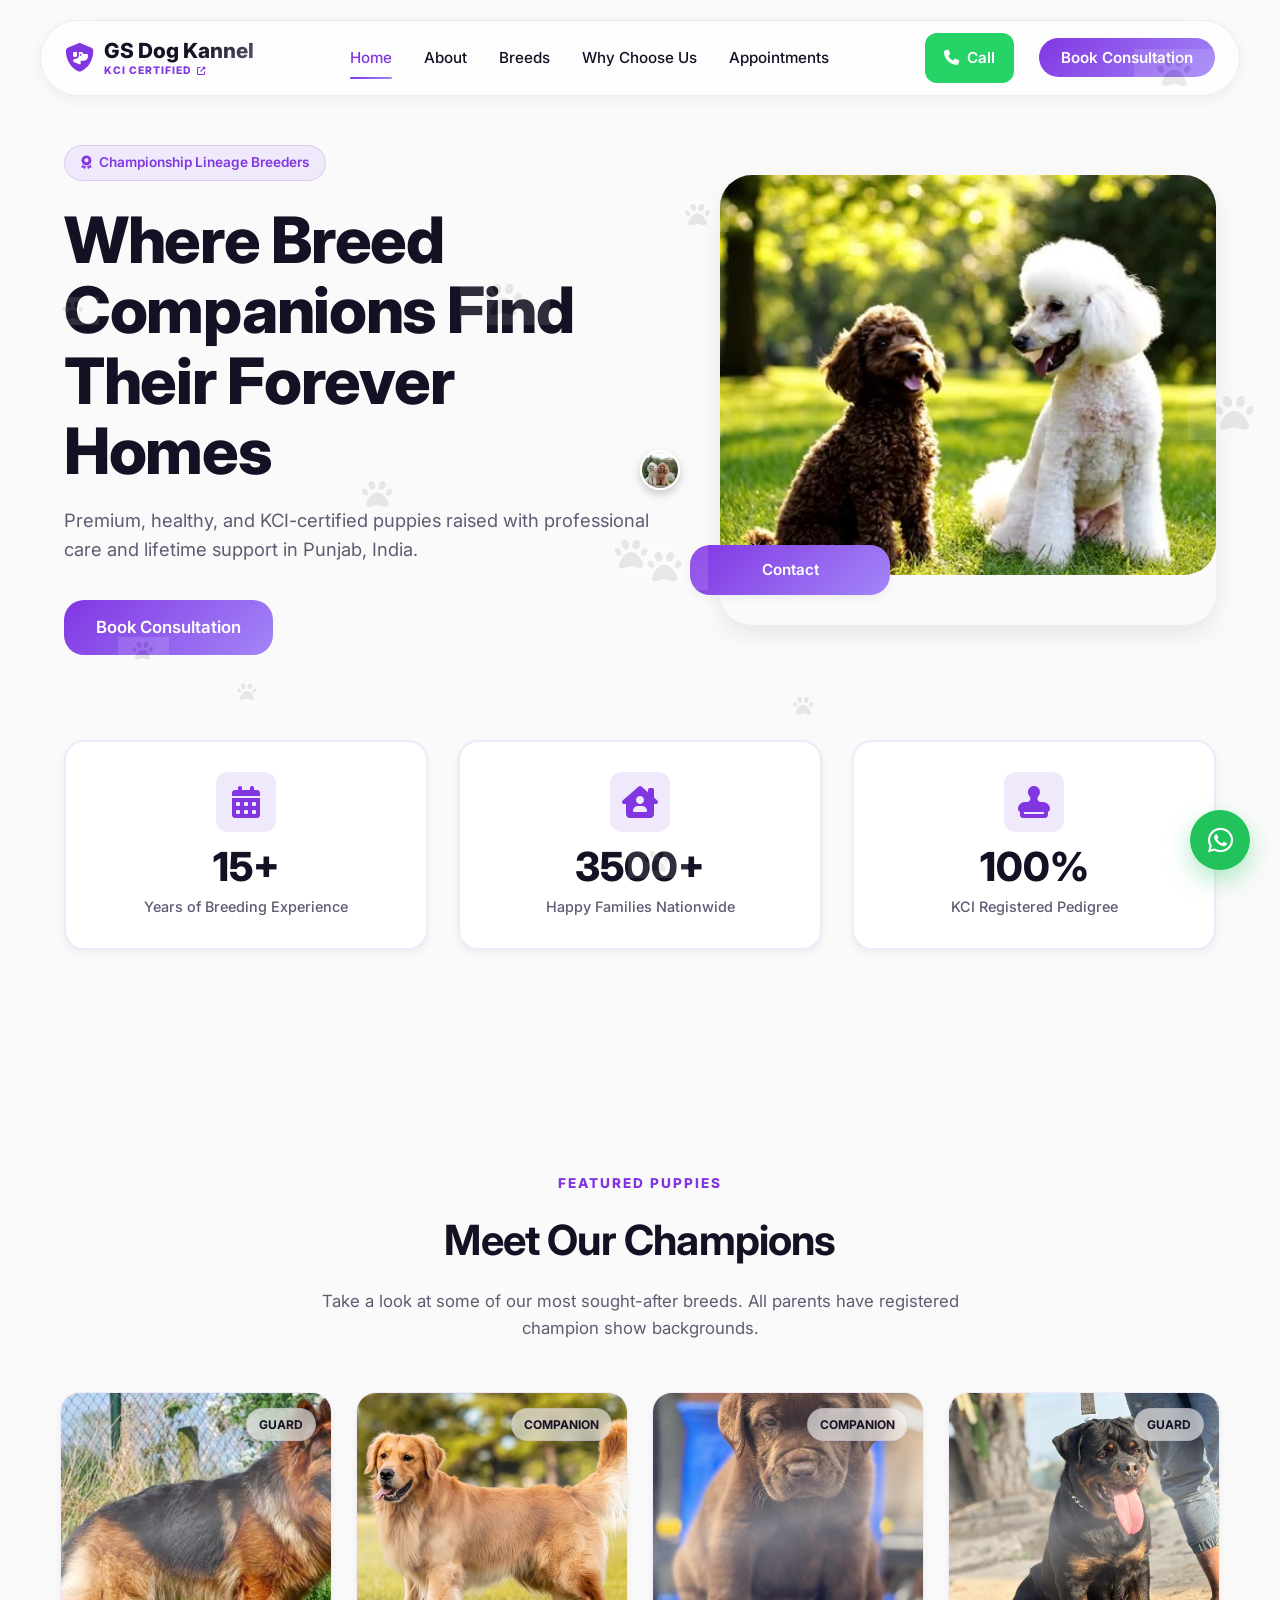
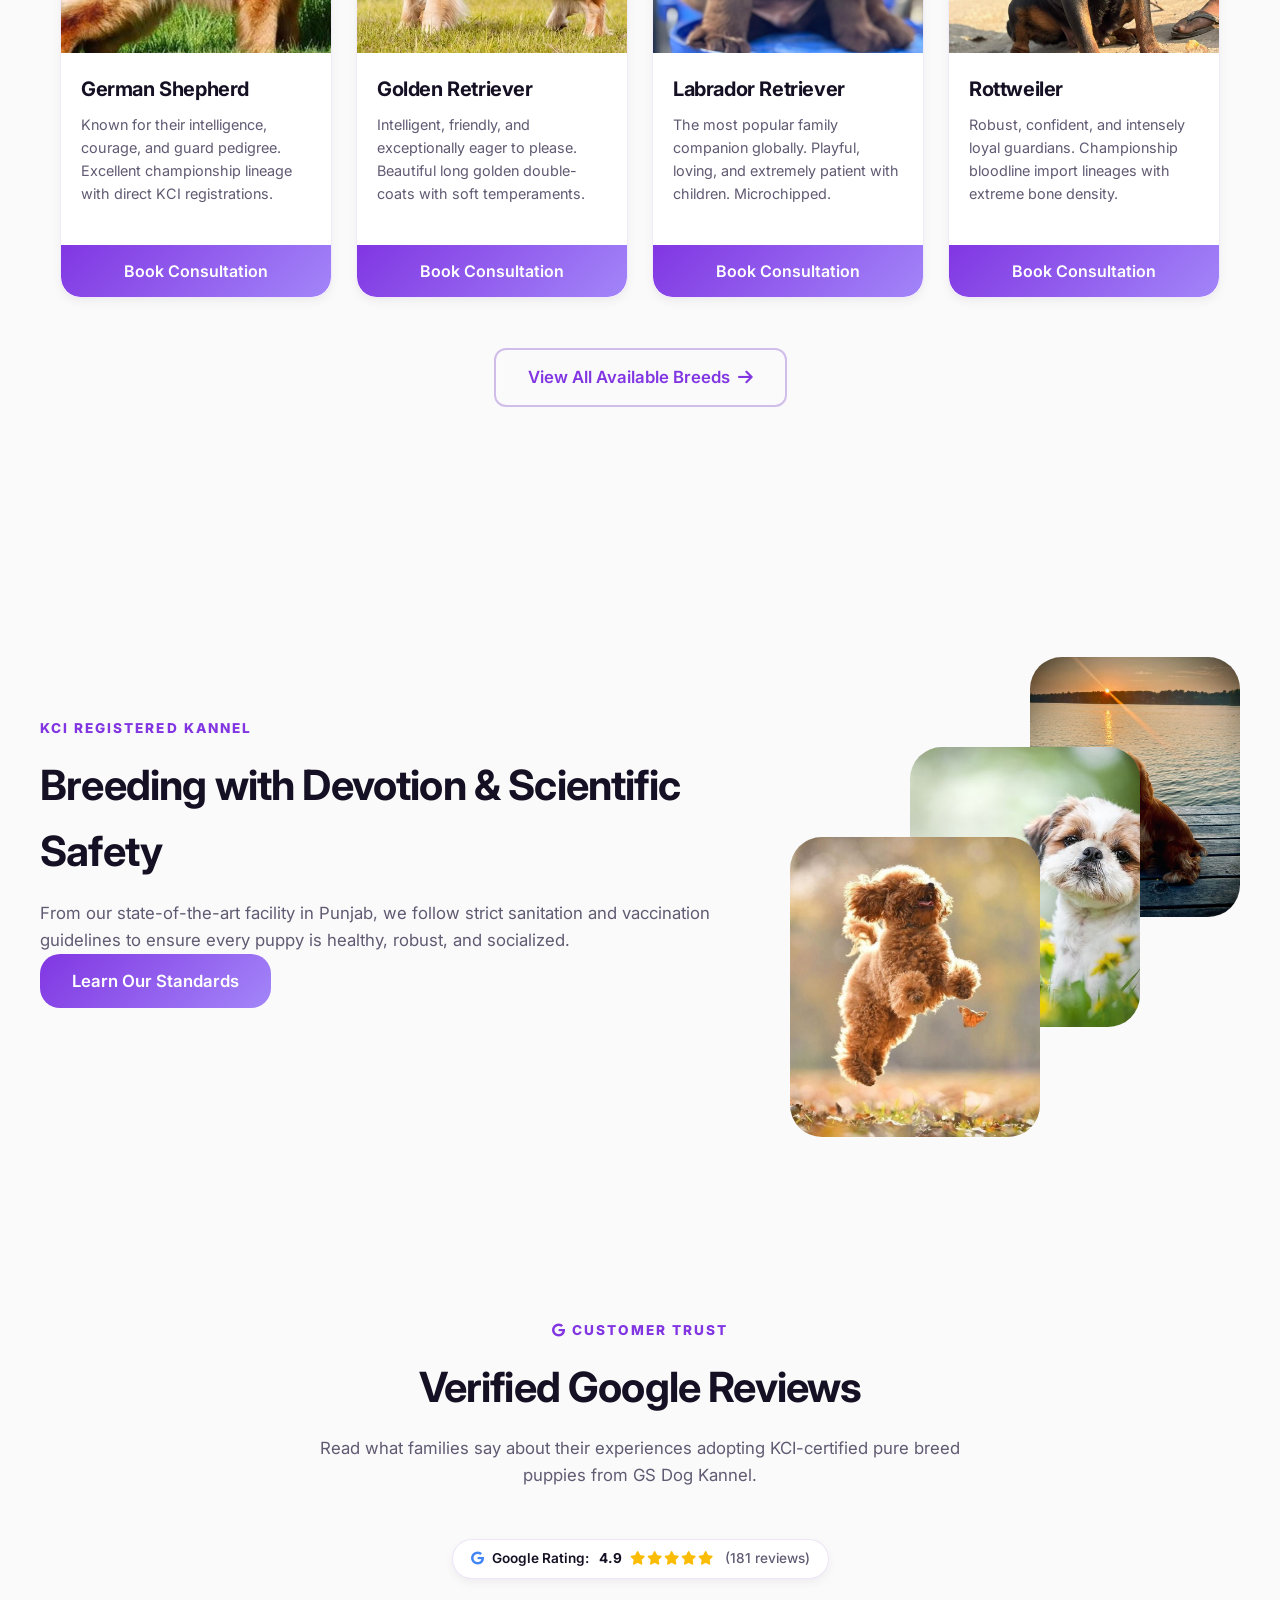
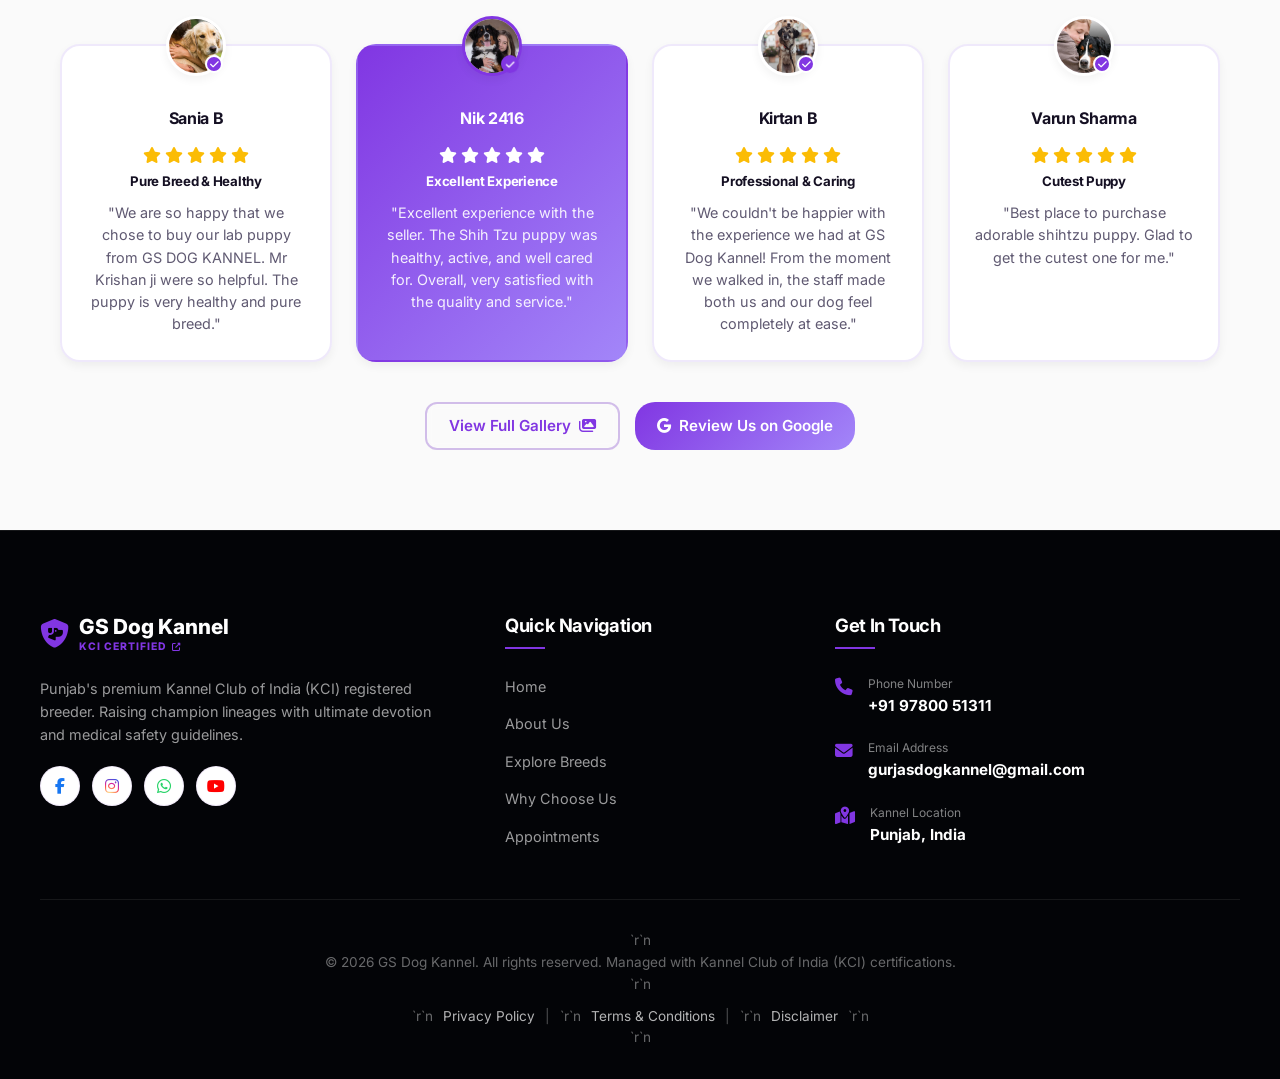
==== index.html @ 4a914794 "Update index.html" ====
<!DOCTYPE html>
<html lang="en">
<head>
    <meta charset="UTF-8">
    <meta name="viewport" content="width=device-width, initial-scale=1.0">
    <title>GS Dog Kannel | Elite KCI-Registered Breeder</title>
    
    <!-- Meta Descriptions for SEO -->
    <meta name="description" content="GS Dog Kannel is an elite KCI-registered breeder in Punjab, India. Explore our championship lineage German Shepherds, Rottweilers, Golden Retrievers, Labradors, and more.">
    <meta name="keywords" content="dog kannel, KCI registered dogs, German Shepherd breeder India, Rottweiler puppies Punjab, Golden Retriever, elite dog breeders">
    
    <!-- OpenGraph Meta Tags for Social Media -->
    <meta property="og:title" content="GS Dog Kannel | Elite KCI-Registered Breeder">
    <meta property="og:description" content="Championship-lineage puppies with KCI documentation, lifetime health guarantee, and expert support.">
    <meta property="og:type" content="website">
    
    <!-- Fonts -->
    <link rel="preconnect" href="https://fonts.googleapis.com">
    <link rel="preconnect" href="https://fonts.gstatic.com" crossorigin>
    <link href="https://fonts.googleapis.com/css2?family=Inter:wght@300;400;500;600;700&family=Playfair+Display:ital,wght@0,400..900;1,400..900&display=swap" rel="stylesheet">
    
    <!-- FontAwesome for Icons -->
    <link rel="stylesheet" href="https://cdnjs.cloudflare.com/ajax/libs/font-awesome/6.4.0/css/all.min.css">
    
    <!-- Stylesheet -->
    <link rel="stylesheet" href="index.css">
    <!-- Google tag (gtag.js) -->
<script async src="https://www.googletagmanager.com/gtag/js?id=G-TSTN1W1QHW"></script>
<script>
  window.dataLayer = window.dataLayer || [];
  function gtag(){dataLayer.push(arguments);}
  gtag('js', new Date());

  gtag('config', 'G-TSTN1W1QHW');
</script>
</head>
<body>

    <!-- Header Navigation -->
    <header class="main-header" id="header">
        <div class="header-container">
            <a href="index.html" class="logo">
                <span class="logo-icon"><i class="fa-solid fa-shield-dog"></i></span>
                <div style="display: flex; flex-direction: column; line-height: 1.1;"><span class="logo-text">GS Dog Kannel</span><span style="font-size: 0.65rem; color: var(--clr-primary); font-weight: 800; text-transform: uppercase; letter-spacing: 1px; margin-top: 2px; cursor: pointer;" onclick="window.open('https://www.kennelclubofindia.org/', '_blank'); event.preventDefault();">KCI Certified <i class="fa-solid fa-up-right-from-square" style="font-size: 0.8em; margin-left: 2px;"></i></span></div>
            </a>
            
            <nav class="nav-menu" id="navMenu">
                <a href="index.html" class="nav-link active">Home</a>
                <a href="about.html" class="nav-link">About</a>
                <a href="breeds.html" class="nav-link">Breeds</a>
                <a href="why-choose-us.html" class="nav-link">Why Choose Us</a>
                <a href="appointments.html" class="nav-link">Appointments</a>
            </nav>
            
            <div class="header-actions">
                <a href="tel:+919780051311" class="btn" style="background-color: #25D366; color: white; border: none; margin-right: 10px; padding: 0.8rem 1.2rem; font-weight: 600;"><i class="fa-solid fa-phone"></i> Call</a>
                <button class="btn btn-primary" id="btnBookConsultationTop">Book Consultation</button>
                <button class="mobile-nav-toggle" id="mobileNavToggle" aria-label="Toggle Navigation Menu">
                    <i class="fa-solid fa-bars"></i>
                </button>
            </div>
        </div>
    </header>

    <!-- Classical Split Hero Section -->
    <section class="hero-classical-split" id="home">
        <div class="hero-split-container">
            <!-- Left Column: Content -->
            <div class="hero-content-column">
                <span class="hero-badge" data-animate="anim-fade-up"><i class="fa-solid fa-award"></i> Championship Lineage Breeders</span>
                <h1 class="hero-title" data-animate="anim-fade-up" style="animation-delay: 0.1s;">Where Breed Companions Find Their Forever Homes</h1>
                <p class="hero-subtitle" data-animate="anim-fade-up" style="animation-delay: 0.2s;">Premium, healthy, and KCI-certified puppies raised with professional care and lifetime support in Punjab, India.</p>
                <div class="hero-cta-group" data-animate="anim-fade-up" style="animation-delay: 0.3s;">
                    <a href="appointments.html" class="btn btn-primary btn-lg">Book Consultation</a>
                </div>
            </div>
            
            <!-- Right Column: Visual Framed Image -->
            <div class="hero-visual-column">
                <div class="framed-image-container" data-animate="anim-zoom-in" data-parallax="-0.15">
                    <img src="assets/360_F_2068492414_pSkyYhmYFn50QqlfADj22wou8JWcHaqu.jpg" alt="GS Dog Kannel Champions" class="framed-hero-img">
                    <a href="appointments.html" class="hero-image-btn btn btn-primary">Contact</a>
                </div>
            </div>
        </div>
    </section>

    <!-- Stats Banner Section below Hero -->
    <section class="stats-banner-section">
        <div class="stats-container" id="stats">
            <div class="stat-card" data-animate="anim-fade-up">
                <div class="stat-icon"><i class="fa-solid fa-calendar-days"></i></div>
                <div class="stat-number" data-counter="15+">0+</div>
                <div class="stat-label">Years of Breeding Experience</div>
            </div>
            <div class="stat-card delay-150" data-animate="anim-fade-up">
                <div class="stat-icon"><i class="fa-solid fa-house-chimney-user"></i></div>
                <div class="stat-number" data-counter="3500+">0+</div>
                <div class="stat-label">Happy Families Nationwide</div>
            </div>
            <div class="stat-card delay-300" data-animate="anim-fade-up">
                <div class="stat-icon"><i class="fa-solid fa-stamp"></i></div>
                <div class="stat-number" data-counter="100%">0%</div>
                <div class="stat-label">KCI Registered Pedigree</div>
            </div>
        </div>
    </section>

    <!-- Home Welcome / Featured Breeds Section -->
    <section class="home-intro-section" style="padding: 160px 20px 80px; max-width: 1200px; margin: 0 auto;">
        <div class="section-header">
            <span class="section-tag">Featured Puppies</span>
            <h2 class="section-title">Meet Our Champions</h2>
            <p class="section-description">Take a look at some of our most sought-after breeds. All parents have registered champion show backgrounds.</p>
        </div>

        <div class="breeds-grid" id="featuredBreedsGrid">
            <!-- Dynamically populated top 3 breeds in index.js -->
        </div>

        <div style="text-align: center; margin-top: 50px;">
            <a href="breeds.html" class="btn btn-secondary btn-lg">View All Available Breeds <i class="fa-solid fa-arrow-right"></i></a>
        </div>
    </section>

    <!-- Short Choose Us Banner -->
    <section class="home-choose-banner split-layout">
        <div class="split-container">
            <!-- Text Content (Left) -->
            <div class="split-text" data-animate="anim-fade-up">
                <span class="section-tag">KCI Registered Kannel</span>
                <h2 class="section-title">Breeding with Devotion & Scientific Safety</h2>
                <p class="section-description">From our state-of-the-art facility in Punjab, we follow strict sanitation and vaccination guidelines to ensure every puppy is healthy, robust, and socialized.</p>
                <a href="why-choose-us.html" class="btn btn-primary btn-lg">Learn Our Standards</a>
            </div>
            
            <!-- Image Stack (Right) -->
            <div class="split-images ascending-stack" data-animate="anim-fade-up" style="animation-delay: 0.2s;">
                <img src="assets/download (1).jpg" class="stack-img img-1" alt="Dog 1">
                <img src="assets/download.jpg" class="stack-img img-2" alt="Dog 2">
                <img src="assets/finley!.jpg" class="stack-img img-3" alt="Dog 3">
            </div>
        </div>
    </section>

    <!-- Google Reviews Section -->
    <section class="client-gallery-section" id="clients" style="padding: 80px 20px; max-width: 1200px; margin: 0 auto;">
        <div class="section-header">
            <span class="section-tag"><i class="fa-brands fa-google"></i> Customer Trust</span>
            <h2 class="section-title">Verified Google Reviews</h2>
            <p class="section-description">Read what families say about their experiences adopting KCI-certified pure breed puppies from GS Dog Kannel.</p>
        </div>

        <div style="text-align: center; margin-bottom: 35px;">
            <a href="https://maps.app.goo.gl/3R7skZ1B4tzSLsJz9" target="_blank" rel="noopener" class="google-badge">
                <i class="fa-brands fa-google"></i> Google Rating: <strong style="margin-left: 2px;">4.9</strong> 
                <span class="google-stars">
                    <i class="fa-solid fa-star"></i><i class="fa-solid fa-star"></i><i class="fa-solid fa-star"></i><i class="fa-solid fa-star"></i><i class="fa-solid fa-star"></i>
                </span> 
                <span style="color: var(--clr-text-muted); font-weight: 500; margin-left: 4px;">(181 reviews)</span>
            </a>
        </div>
        
        <div class="gallery-grid">
            <!-- Review 1: Sania B -->
            <div class="google-card" data-animate="anim-slide-left">
                <div class="google-avatar-wrapper">
                    <img src="assets/Dog Hugging Human - So Cute.jpg" class="google-avatar" alt="Sania B">
                    <div class="google-verified-badge"><i class="fa-solid fa-check"></i></div>
                </div>
                <div class="google-card-header" style="justify-content: center; margin-top: 20px;">
                    <div class="google-author-info" style="text-align: center;">
                        <h4 style="margin: 0;">Sania B</h4>
                    </div>
                </div>
                <div class="google-card-rating" style="justify-content: center;">
                    <i class="fa-solid fa-star"></i><i class="fa-solid fa-star"></i><i class="fa-solid fa-star"></i><i class="fa-solid fa-star"></i><i class="fa-solid fa-star"></i>
                </div>
                <h5 style="text-align: center; margin-bottom: 10px; font-weight: bold; color: var(--clr-text-main);">Pure Breed & Healthy</h5>
                <p class="google-card-text" style="text-align: center;">"We are so happy that we chose to buy our lab puppy from GS DOG KANNEL. Mr Krishan ji were so helpful. The puppy is very healthy and pure breed."</p>
            </div>
            
            <!-- Review 2: Nik 2416 -->
            <div class="google-card highlight delay-150" data-animate="anim-fade-up">
                <div class="google-avatar-wrapper">
                    <img src="assets/download (2).jpg" class="google-avatar" alt="Nik 2416">
                    <div class="google-verified-badge"><i class="fa-solid fa-check"></i></div>
                </div>
                <div class="google-card-header" style="justify-content: center; margin-top: 20px;">
                    <div class="google-author-info" style="text-align: center;">
                        <h4 style="margin: 0; color: #fff;">Nik 2416</h4>
                    </div>
                </div>
                <div class="google-card-rating" style="justify-content: center; color: #fff;">
                    <i class="fa-solid fa-star"></i><i class="fa-solid fa-star"></i><i class="fa-solid fa-star"></i><i class="fa-solid fa-star"></i><i class="fa-solid fa-star"></i>
                </div>
                <h5 style="text-align: center; margin-bottom: 10px; font-weight: bold; color: #fff;">Excellent Experience</h5>
                <p class="google-card-text" style="text-align: center; color: rgba(255,255,255,0.9);">"Excellent experience with the seller. The Shih Tzu puppy was healthy, active, and well cared for. Overall, very satisfied with the quality and service."</p>
            </div>

            <!-- Review 3: Kirtan B -->
            <div class="google-card delay-300" data-animate="anim-slide-right">
                <div class="google-avatar-wrapper">
                    <img src="assets/Instagram.jpg" class="google-avatar" alt="Kirtan B">
                    <div class="google-verified-badge"><i class="fa-solid fa-check"></i></div>
                </div>
                <div class="google-card-header" style="justify-content: center; margin-top: 20px;">
                    <div class="google-author-info" style="text-align: center;">
                        <h4 style="margin: 0;">Kirtan B</h4>
                    </div>
                </div>
                <div class="google-card-rating" style="justify-content: center;">
                    <i class="fa-solid fa-star"></i><i class="fa-solid fa-star"></i><i class="fa-solid fa-star"></i><i class="fa-solid fa-star"></i><i class="fa-solid fa-star"></i>
                </div>
                <h5 style="text-align: center; margin-bottom: 10px; font-weight: bold; color: var(--clr-text-main);">Professional & Caring</h5>
                <p class="google-card-text" style="text-align: center;">"We couldn't be happier with the experience we had at GS Dog Kannel! From the moment we walked in, the staff made both us and our dog feel completely at ease."</p>
            </div>

            <!-- Review 4: Varun Sharma -->
            <div class="google-card delay-450" data-animate="anim-slide-right">
                <div class="google-avatar-wrapper">
                    <img src="assets/_).jpg" class="google-avatar" alt="Varun Sharma">
                    <div class="google-verified-badge"><i class="fa-solid fa-check"></i></div>
                </div>
                <div class="google-card-header" style="justify-content: center; margin-top: 20px;">
                    <div class="google-author-info" style="text-align: center;">
                        <h4 style="margin: 0;">Varun Sharma</h4>
                    </div>
                </div>
                <div class="google-card-rating" style="justify-content: center;">
                    <i class="fa-solid fa-star"></i><i class="fa-solid fa-star"></i><i class="fa-solid fa-star"></i><i class="fa-solid fa-star"></i><i class="fa-solid fa-star"></i>
                </div>
                <h5 style="text-align: center; margin-bottom: 10px; font-weight: bold; color: var(--clr-text-main);">Cutest Puppy</h5>
                <p class="google-card-text" style="text-align: center;">"Best place to purchase adorable shihtzu puppy. Glad to get the cutest one for me."</p>
            </div>
        </div>

        <div style="text-align: center; margin-top: 40px; display: flex; justify-content: center; gap: 15px; flex-wrap: wrap;">
            <a href="about.html#clients" class="btn btn-secondary">View Full Gallery <i class="fa-solid fa-images"></i></a>
            <a href="https://maps.app.goo.gl/3R7skZ1B4tzSLsJz9" target="_blank" rel="noopener" class="btn btn-primary">
                <i class="fa-brands fa-google"></i> Review Us on Google
            </a>
        </div>
    </section>

    <!-- Footer Section -->
    <footer class="site-footer" id="contact">
        <div class="footer-container">
            <div class="footer-brand">
                <a href="index.html" class="footer-logo">
                    <span class="logo-icon"><i class="fa-solid fa-shield-dog"></i></span>
                    <div style="display: flex; flex-direction: column; line-height: 1.1;"><span class="logo-text">GS Dog Kannel</span><span style="font-size: 0.65rem; color: var(--clr-primary); font-weight: 800; text-transform: uppercase; letter-spacing: 1px; margin-top: 2px; cursor: pointer;" onclick="window.open('https://www.kennelclubofindia.org/', '_blank'); event.preventDefault();">KCI Certified <i class="fa-solid fa-up-right-from-square" style="font-size: 0.8em; margin-left: 2px;"></i></span></div>
                </a>
                <p class="brand-desc">Punjab's premium Kannel Club of India (KCI) registered breeder. Raising champion lineages with ultimate devotion and medical safety guidelines.</p>
                <div class="social-links">
                    <a href="https://www.facebook.com/people/G-S-Pets/100076706312508/" class="social-link" target="_blank" rel="noopener" aria-label="Facebook"><i class="fa-brands fa-facebook-f"></i></a>
                    <a href="https://www.instagram.com/pets_gs/" class="social-link" target="_blank" rel="noopener" aria-label="Instagram"><i class="fa-brands fa-instagram"></i></a>
                    <a href="https://wa.me/919780051311" class="social-link" target="_blank" rel="noopener" aria-label="WhatsApp"><i class="fa-brands fa-whatsapp"></i></a>
                    <a href="https://youtube.com/@gsdogkennel-u6u?si=juVTR_UXHDhjOwBA" class="social-link" target="_blank" rel="noopener" aria-label="YouTube"><i class="fa-brands fa-youtube"></i></a>
                </div>
            </div>
            
            <div class="footer-links">
                <h3>Quick Navigation</h3>
                <ul class="links-list">
                    <li><a href="index.html">Home</a></li>
                    <li><a href="about.html">About Us</a></li>
                    <li><a href="breeds.html">Explore Breeds</a></li>
                    <li><a href="why-choose-us.html">Why Choose Us</a></li>
                    <li><a href="appointments.html">Appointments</a></li>
                </ul>
            </div>
            
            <div class="footer-contact">
                <h3>Get In Touch</h3>
                <ul class="contact-list">
                    <li>
                        <i class="fa-solid fa-phone"></i>
                        <div>
                            <span>Phone Number</span>
                            <strong><a href="tel:+919780051311">+91 97800 51311</a></strong>
                        </div>
                    </li>
                    <li>
                        <i class="fa-solid fa-envelope"></i>
                        <div>
                            <span>Email Address</span>
                            <strong><a href="mailto:gurjasdogkannel@gmail.com">gurjasdogkannel@gmail.com</a></strong>
                        </div>
                    </li>
                    <li>
                        <i class="fa-solid fa-map-location-dot"></i>
                        <div>
                            <span>Kannel Location</span>
                            <strong>Punjab, India</strong>
                        </div>
                    </li>
                </ul>
            </div>
        </div>
        
        <div class="footer-bottom">`r`n            <p>&copy; 2026 GS Dog Kannel. All rights reserved. Managed with Kannel Club of India (KCI) certifications.</p>`r`n            <div class="legal-links" style="margin-top: 10px; font-size: 0.85rem; text-align: center; display: flex; justify-content: center; flex-wrap: wrap; gap: 10px;">`r`n                <a href="privacy.html" style="color: rgba(255,255,255,0.7); text-decoration: none;">Privacy Policy</a> <span style="color: rgba(255,255,255,0.3);">|</span>`r`n                <a href="terms.html" style="color: rgba(255,255,255,0.7); text-decoration: none;">Terms &amp; Conditions</a> <span style="color: rgba(255,255,255,0.3);">|</span>`r`n                <a href="disclaimer.html" style="color: rgba(255,255,255,0.7); text-decoration: none;">Disclaimer</a>`r`n            </div>`r`n        </div>
    </footer>

    <!-- Book Consultation Modal Overlay -->
    <div class="modal-overlay" id="consultationModal">
        <div class="modal-card">
            <button class="modal-close" id="modalCloseBtn" aria-label="Close Modal">&times;</button>
            <div class="modal-header">
                <i class="fa-solid fa-paw modal-paw-icon"></i>
                <h2>Book Kannel Consultation</h2>
                <p>Submit your details to chat with our breeding experts regarding availability and lineage history.</p>
            </div>
            <form class="modal-form" id="consultationForm">
                <div class="form-group">
                    <label for="clientName">Full Name</label>
                    <div class="input-wrapper">
                        <i class="fa-solid fa-user"></i>
                        <input type="text" id="clientName" placeholder="e.g. Gurpreet Singh" required>
                    </div>
                </div>
                <div class="form-group">
                    <label for="clientPhone">Phone / WhatsApp Number</label>
                    <div class="input-wrapper">
                        <i class="fa-solid fa-phone"></i>
                        <input type="tel" id="clientPhone" placeholder="e.g. +91 98765 43210" required>
                    </div>
                </div>
                <div class="form-group">
                    <label for="clientEmail">Email Address</label>
                    <div class="input-wrapper">
                        <i class="fa-solid fa-envelope"></i>
                        <input type="email" id="clientEmail" placeholder="e.g. gurpreet@example.com" required>
                    </div>
                </div>
                <div class="form-group">
                    <label for="selectedBreed">Interested Breed (Optional)</label>
                    <div class="input-wrapper">
                        <i class="fa-solid fa-dog"></i>
                        <select id="selectedBreed">
                            <option value="General Inquiry">General Consultation</option>
                            <option value="Alaskan Malamute">Alaskan Malamute</option>
                            <option value="Beagle">Beagle</option>
                            <option value="Black Pug">Black Pug</option>
                            <option value="Boxer">Boxer</option>
                            <option value="Cane Corso">Cane Corso</option>
                            <option value="Cocker Spaniel">Cocker Spaniel</option>
                            <option value="Doberman Pinscher">Doberman Pinscher</option>
                            <option value="Dogo Argentino">Dogo Argentino</option>
                            <option value="English Mastiff">English Mastiff</option>
                            <option value="French Bulldog">French Bulldog</option>
                            <option value="German Shepherd">German Shepherd</option>
                            <option value="Golden Retriever">Golden Retriever</option>
                            <option value="Labrador Retriever">Labrador Retriever</option>
                            <option value="Maltese">Maltese</option>
                            <option value="Maltipoo">Maltipoo</option>
                            <option value="Neapolitan Mastiff">Neapolitan Mastiff</option>
                            <option value="Poodle">Poodle</option>
                            <option value="Pug">Pug</option>
                            <option value="Rottweiler">Rottweiler</option>
                            <option value="Shih Tzu">Shih Tzu</option>
                            <option value="Siberian Husky">Siberian Husky</option>
                            <option value="Tibetan Mastiff">Tibetan Mastiff</option>
                            <option value="Toy Pomeranian">Toy Pomeranian</option>
                        </select>
                    </div>
                </div>
                <button type="submit" class="btn btn-primary btn-full">Submit & Chat on WhatsApp</button>
            </form>
        </div>
    </div>

    <!-- Floating WhatsApp Widget -->
    <a href="https://wa.me/919780051311?text=Hi%20GS%20Dog%20Kannel,%20I%27m%20visiting%20your%20website%20and%20want%20to%20know%20more." class="whatsapp-floating-widget" target="_blank" rel="noopener" aria-label="Chat on WhatsApp">
        <i class="fa-brands fa-whatsapp"></i>
        <span class="tooltip-text">Chat with us</span>
    </a>

    <!-- Interactive script -->
    <script src="index.js"></script>
</body>
</html>
---- index.css ----
/* ==========================================================================
   GS Dog Kannel CSS Design System
   Modern Premium Dark Theme with Amber Gold Accents & Glassmorphism
   ========================================================================== */

/* 1. Global Reset & Theme Variables */
:root {
    /* Color Palette (Light Purple Premium) */
    --clr-bg-deep: hsl(0, 0%, 98%);
    /* Very Light Grey/White #fafafa */
    --clr-bg-card: hsl(0, 0%, 100%);
    /* White cards */
    --clr-bg-card-hover: hsl(260, 40%, 97%);
    /* Soft purple highlight */
    --clr-glass: rgba(255, 255, 255, 0.6);
    --clr-glass-border: rgba(115, 51, 194, 0.1);
    --clr-glass-highlight: rgba(255, 255, 255, 0.8);

    --clr-primary: hsl(266, 75%, 55%);
    /* Vibrant Purple */
    --clr-primary-hover: hsl(266, 75%, 45%);
    /* Darker Purple */
    --clr-primary-light: hsl(260, 70%, 95%);
    /* Light violet/purple panel */

    --clr-secondary: hsl(339, 76%, 62%);
    /* Rose/Pink Accent #e85287 */
    --clr-secondary-hover: hsl(339, 76%, 52%);
    --clr-whatsapp: hsl(142, 70%, 45%);
    /* WhatsApp green */

    --clr-text-main: hsl(255, 36%, 10%);
    /* Dark Text */
    --clr-text-muted: hsl(255, 12%, 40%);
    /* Muted Text */
    --clr-text-dark: hsl(255, 36%, 10%);

    /* Typography - Clean Sans Serif for all */
    --font-heading: 'Inter', -apple-system, BlinkMacSystemFont, "Segoe UI", Roboto, sans-serif;
    --font-body: 'Inter', -apple-system, BlinkMacSystemFont, "Segoe UI", Roboto, sans-serif;

    /* Effects & Transitions */
    --shadow-sm: 0 4px 10px rgba(0, 0, 0, 0.05);
    --shadow-md: 0 10px 25px rgba(0, 0, 0, 0.08);
    --shadow-lg: 0 20px 40px rgba(115, 51, 194, 0.12);
    --transition-smooth: all 0.35s cubic-bezier(0.4, 0, 0.2, 1);

    --border-radius-sm: 12px;
    --border-radius-md: 20px;
    --border-radius-lg: 32px;
    --border-radius-circle: 50%;

    /* Animation Tokens */
    --ease-spring: cubic-bezier(0.34, 1.56, 0.64, 1);
    --ease-smooth: cubic-bezier(0.25, 1, 0.5, 1);
    --ease-in-out: cubic-bezier(0.65, 0, 0.35, 1);
    --gradient-primary: linear-gradient(135deg, hsl(266, 75%, 55%), hsl(255, 90%, 75%));
}

* {
    margin: 0;
    padding: 0;
    box-sizing: border-box;
}

html {
    scroll-behavior: smooth;
    font-size: 16px;
    background-color: var(--clr-bg-deep);
}

body {
    font-family: var(--font-body);
    color: var(--clr-text-main);
    line-height: 1.6;
    overflow-x: hidden;
    background-color: var(--clr-bg-deep);
}

/* Scrollbar Styling */
::-webkit-scrollbar {
    width: 10px;
}

::-webkit-scrollbar-track {
    background: var(--clr-bg-deep);
}

::-webkit-scrollbar-thumb {
    background: hsl(222, 30%, 18%);
    border-radius: 5px;
}

::-webkit-scrollbar-thumb:hover {
    background: var(--clr-primary);
}

/* Typography Anchors */
h1,
h2,
h3,
h4,
h5,
h6 {
    font-family: var(--font-heading);
    font-weight: 700;
    letter-spacing: -0.02em;
    color: var(--clr-text-main);
}

a {
    color: inherit;
    text-decoration: none;
    transition: var(--transition-smooth);
}

/* 2. Layout Elements & Buttons */
.btn {
    display: inline-flex;
    align-items: center;
    justify-content: center;
    gap: 8px;
    padding: 10px 22px;
    font-family: var(--font-heading);
    font-size: 0.95rem;
    font-weight: 600;
    border-radius: var(--border-radius-sm);
    border: none;
    cursor: pointer;
    transition: var(--transition-smooth);
}

.btn-primary {
    background: var(--gradient-primary);
    color: #fff;
    border-radius: var(--border-radius-md);
}

.btn-primary:hover {
    transform: translateY(-2px);
    box-shadow: 0 8px 20px rgba(115, 51, 194, 0.35);
}

.btn-secondary {
    background-color: transparent;
    color: var(--clr-primary);
    border: 2px solid rgba(115, 51, 194, 0.3);
    backdrop-filter: blur(5px);
}

.btn-secondary:hover {
    background-color: var(--clr-primary-light);
    border-color: var(--clr-primary);
    transform: translateY(-2px);
}

.btn-lg {
    padding: 14px 32px;
    font-size: 1.05rem;
}

.btn-full {
    width: 100%;
    padding: 14px;
}

/* Badge style */
.badge {
    background-color: var(--clr-primary);
    color: var(--clr-bg-deep);
    font-size: 0.65rem;
    font-weight: 800;
    padding: 2px 8px;
    border-radius: 20px;
    text-transform: uppercase;
    letter-spacing: 0.05em;
    margin-left: 8px;
    vertical-align: middle;
}

/* 3. Header & Navigation */
.main-header {
    position: fixed;
    top: 20px;
    left: 50%;
    transform: translateX(-50%);
    width: 95%;
    max-width: 1200px;
    z-index: 1000;
    background-color: var(--clr-glass);
    backdrop-filter: blur(20px);
    -webkit-backdrop-filter: blur(20px);
    border: 1px solid var(--clr-glass-border);
    border-radius: 100px;
    transition: var(--transition-smooth);
    box-shadow: 0 4px 15px rgba(0, 0, 0, 0.05);
}

.main-header.scrolled {
    top: 10px;
    background-color: rgba(255, 255, 255, 0.95);
    box-shadow: var(--shadow-md);
}

.header-container {
    width: 100%;
    padding: 12px 24px;
    display: flex;
    align-items: center;
    justify-content: space-between;
}

.logo {
    display: flex;
    align-items: center;
    gap: 10px;
}

.logo-icon {
    font-size: 1.8rem;
    color: var(--clr-primary);
}

.logo-text {
    font-family: var(--font-heading);
    font-size: 1.3rem;
    font-weight: 800;
    background: linear-gradient(135deg, var(--clr-text-main) 60%, var(--clr-text-muted));
    -webkit-background-clip: text;
    background-clip: text;
    -webkit-text-fill-color: transparent;
}

.nav-menu {
    display: flex;
    gap: 32px;
    align-items: center;
}

.nav-link {
    font-family: var(--font-body);
    font-size: 0.95rem;
    font-weight: 500;
    color: var(--clr-text-main);
    position: relative;
    padding: 5px 0;
}

.nav-link:hover,
.nav-link.active {
    color: var(--clr-primary);
}

.nav-link::after {
    content: '';
    position: absolute;
    bottom: 0;
    left: 0;
    width: 0;
    height: 3px;
    border-radius: 3px;
    background-color: var(--clr-primary);
    transition: var(--transition-smooth);
}

.nav-link:hover::after,
.nav-link.active::after {
    width: 100%;
}

.header-actions {
    display: flex;
    align-items: center;
    gap: 15px;
}

.mobile-nav-toggle {
    display: none;
    background: none;
    border: none;
    color: var(--clr-text-main);
    font-size: 1.5rem;
    cursor: pointer;
}

/* 4. Classical Split Hero Section */
.hero-classical-split {
    position: relative;
    min-height: 80vh;
    padding-top: 140px;
    padding-bottom: 60px;
    display: flex;
    align-items: center;
    background-color: var(--clr-bg-deep);
    overflow: hidden;
}

.hero-split-container {
    display: grid;
    grid-template-columns: 1.1fr 0.9fr;
    gap: 50px;
    width: 90%;
    max-width: 1200px;
    margin: 0 auto;
    align-items: center;
    z-index: 2;
}

.hero-content-column {
    text-align: left;
}

.hero-badge {
    display: inline-flex;
    align-items: center;
    gap: 8px;
    background-color: var(--clr-primary-light);
    color: var(--clr-primary);
    border: 1px solid rgba(115, 51, 194, 0.15);
    padding: 6px 16px;
    border-radius: 30px;
    font-family: var(--font-heading);
    font-size: 0.85rem;
    font-weight: 600;
    margin-bottom: 24px;
}

.hero-title {
    font-size: 4rem;
    line-height: 1.1;
    margin-bottom: 20px;
    color: var(--clr-text-main);
    font-family: var(--font-heading);
    font-weight: 800;
}

.hero-subtitle {
    font-size: 1.15rem;
    color: var(--clr-text-muted);
    line-height: 1.6;
    margin: 0 0 35px;
    max-width: 600px;
}

.hero-cta-group {
    display: flex;
    justify-content: flex-start;
    gap: 20px;
}

.hero-visual-column {
    display: flex;
    justify-content: center;
    align-items: center;
    position: relative;
}

.framed-image-container {
    position: relative;
    background: transparent;
    border-radius: var(--border-radius-lg);
    box-shadow: var(--shadow-md);
    transition: var(--transition-smooth);
    width: 100%;
}

.framed-image-container:hover {
    transform: translateY(-5px);
    box-shadow: var(--shadow-lg);
}

.framed-hero-img {
    width: 100%;
    max-width: 600px;
    height: 400px;
    object-fit: cover;
    border-radius: var(--border-radius-lg);
    display: block;
}

.hero-image-btn {
    position: absolute;
    bottom: 30px;
    right: 30px;
    width: 200px;
    height: 50px;
    box-shadow: var(--shadow-sm);
}

.framed-badge {
    position: absolute;
    bottom: 25px;
    right: 25px;
    background-color: var(--clr-primary);
    color: #ffffff;
    padding: 8px 16px;
    border-radius: 30px;
    font-size: 0.8rem;
    font-weight: 600;
    box-shadow: var(--shadow-md);
    display: flex;
    align-items: center;
    gap: 6px;
}

/* Stats Section (Separated below Hero) */
.stats-banner-section {
    padding: 20px 0 60px;
    background-color: var(--clr-bg-deep);
}

.stats-container {
    width: 90%;
    max-width: 1200px;
    margin: 0 auto;
    display: grid;
    grid-template-columns: repeat(3, 1fr);
    gap: 30px;
    z-index: 3;
}

.stat-card {
    background-color: var(--clr-bg-card);
    border: 2px solid var(--clr-primary-light);
    border-radius: var(--border-radius-md);
    padding: 30px 20px;
    display: flex;
    flex-direction: column;
    align-items: center;
    box-shadow: var(--shadow-sm);
    transition: var(--transition-smooth);
    position: relative;
    overflow: hidden;
}

.stat-card:hover {
    transform: translateY(-5px);
    border-color: var(--clr-primary);
    box-shadow: var(--shadow-md);
}

.stat-icon {
    font-size: 2rem;
    color: var(--clr-primary);
    margin-bottom: 15px;
    background: var(--clr-primary-light);
    width: 60px;
    height: 60px;
    display: flex;
    align-items: center;
    justify-content: center;
    border-radius: 12px;
}

.stat-number {
    font-family: var(--font-heading);
    font-size: 2.5rem;
    font-weight: 800;
    color: var(--clr-text-main);
    line-height: 1;
    margin-bottom: 8px;
}

.stat-label {
    font-size: 0.9rem;
    color: var(--clr-text-muted);
    font-weight: 500;
}

/* 5. Breeds Section */
.breeds-section {
    padding: 160px 20px 100px;
    max-width: 1200px;
    margin: 0 auto;
}

.section-header {
    text-align: center;
    max-width: 700px;
    margin: 0 auto 50px;
}

.section-tag {
    font-family: var(--font-heading);
    color: var(--clr-primary);
    text-transform: uppercase;
    font-size: 0.85rem;
    font-weight: 800;
    letter-spacing: 0.15em;
    display: inline-block;
    margin-bottom: 12px;
}

.section-title {
    font-size: 2.6rem;
    margin-bottom: 15px;
}

.section-title.text-left {
    text-align: left;
}

.section-description {
    font-size: 1.05rem;
    color: var(--clr-text-muted);
}

.section-description.text-left {
    text-align: left;
}

/* Filter tabs style */
.filter-tabs {
    display: flex;
    justify-content: center;
    flex-wrap: wrap;
    gap: 12px;
    margin-top: 35px;
}

.filter-btn {
    background-color: var(--clr-bg-card);
    color: var(--clr-text-muted);
    border: 1px solid var(--clr-glass-border);
    padding: 10px 22px;
    border-radius: 30px;
    cursor: pointer;
    font-family: var(--font-heading);
    font-size: 0.9rem;
    font-weight: 600;
    transition: var(--transition-smooth);
}

.filter-btn:hover {
    color: var(--clr-text-main);
    border-color: rgba(255, 255, 255, 0.2);
}

.filter-btn.active {
    background-color: var(--clr-primary);
    color: var(--clr-bg-deep);
    border-color: var(--clr-primary);
    box-shadow: 0 4px 15px rgba(245, 158, 11, 0.3);
}

/* Breeds Grid & Cards */
.breeds-grid {
    display: grid;
    grid-template-columns: repeat(5, 1fr);
    gap: 24px;
    margin-top: 40px;
}

@media (max-width: 1400px) {
    .breeds-grid {
        grid-template-columns: repeat(4, 1fr);
    }
}

@media (max-width: 1100px) {
    .breeds-grid {
        grid-template-columns: repeat(3, 1fr);
    }
}

@media (max-width: 768px) {
    .breeds-grid {
        grid-template-columns: repeat(2, 1fr);
        gap: 15px;
    }
}

@media (max-width: 480px) {
    .breeds-grid {
        grid-template-columns: 1fr;
    }
}

.breed-card {
    background-color: var(--clr-bg-card);
    border: 1px solid var(--clr-glass-border);
    border-radius: var(--border-radius-md);
    overflow: hidden;
    box-shadow: var(--shadow-sm);
    transition: var(--transition-smooth);
    display: flex;
    flex-direction: column;
    position: relative;
    height: 100%;
}

.breed-card:hover {
    transform: translateY(-8px);
    border-color: var(--clr-primary-light);
    box-shadow: var(--shadow-lg);
}

.breed-image-wrapper {
    position: relative;
    height: 260px;
    overflow: hidden;
}

.breed-image {
    width: 100%;
    height: 100%;
    object-fit: cover;
    transition: var(--transition-smooth);
}

.breed-card:hover .breed-image {
    transform: scale(1.05);
}

.breed-glass-overlay {
    position: absolute;
    top: -50%;
    left: -50%;
    width: 200%;
    height: 200%;
    background: linear-gradient(to bottom right,
            rgba(255, 255, 255, 0) 0%,
            rgba(255, 255, 255, 0) 40%,
            rgba(255, 255, 255, 0.4) 50%,
            rgba(255, 255, 255, 0) 60%,
            rgba(255, 255, 255, 0) 100%);
    transform: rotate(30deg);
    pointer-events: none;
    z-index: 10;
    transition: var(--transition-smooth);
}

.breed-card:hover .breed-glass-overlay {
    transform: rotate(30deg) translate(20%, 20%);
}

.breed-category {
    position: absolute;
    top: 15px;
    right: 15px;
    background-color: var(--clr-glass);
    backdrop-filter: blur(8px);
    border: 1px solid var(--clr-glass-border);
    color: var(--clr-text-main);
    font-family: var(--font-heading);
    font-size: 0.75rem;
    font-weight: 700;
    padding: 6px 12px;
    border-radius: 20px;
    text-transform: uppercase;
}

.breed-content {
    padding: 20px;
    display: flex;
    flex-direction: column;
    flex-grow: 1;
    text-align: left;
}

.breed-name {
    font-size: 1.25rem;
    margin-bottom: 8px;
    font-weight: 700;
}

.breed-card-btn {
    border-radius: 0 0 var(--border-radius-md) var(--border-radius-md);
    padding: 16px;
    font-size: 1rem;
    background: var(--gradient-primary);
    color: #fff;
    border: none;
    text-align: center;
    font-weight: 600;
    transition: var(--transition-smooth);
    display: block;
    width: 100%;
    text-decoration: none;
}

.breed-card-btn:hover {
    background: var(--clr-primary-hover);
}

.breed-desc {
    font-size: 0.9rem;
    color: var(--clr-text-muted);
    margin-bottom: 20px;
    flex-grow: 1;
}

.breed-meta {
    display: flex;
    justify-content: space-between;
    align-items: center;
    border-top: 1px solid var(--clr-glass-border);
    border-bottom: 1px solid var(--clr-glass-border);
    padding: 14px 0;
    margin-bottom: 20px;
    font-size: 0.85rem;
}

.meta-item {
    display: flex;
    flex-direction: column;
}

.meta-label {
    color: var(--clr-text-muted);
    font-size: 0.75rem;
    text-transform: uppercase;
    margin-bottom: 2px;
}

.meta-val {
    font-weight: 700;
}

.meta-val.price {
    color: var(--clr-primary);
}

/* 6. Why Choose Us Section */
.why-us-section {
    padding: 100px 20px;
    background-color: var(--clr-bg-deep);
}

.why-us-container {
    max-width: 1200px;
    margin: 0 auto;
    display: grid;
    grid-template-columns: 1fr 0.8fr;
    gap: 60px;
    align-items: center;
}

.features-list {
    margin-top: 40px;
    display: grid;
    grid-template-columns: 1fr 1fr;
    gap: 24px;
}

.feature-item {
    background: linear-gradient(135deg, rgba(115, 51, 194, 0.08) 0%, rgba(255, 255, 255, 1) 40%);
    background-color: var(--clr-bg-card);
    border: 1px solid var(--clr-glass-border);
    border-radius: var(--border-radius-md);
    padding: 30px;
    box-shadow: var(--shadow-sm);
    transition: var(--transition-smooth);
    display: flex;
    flex-direction: column;
    gap: 20px;
}

.feature-item:hover {
    transform: translateY(-5px);
    box-shadow: var(--shadow-md);
    border-color: rgba(115, 51, 194, 0.2);
}

.feature-icon {
    width: 50px;
    height: 50px;
    background-color: #fff;
    color: var(--clr-primary);
    border-radius: 50%;
    display: flex;
    align-items: center;
    justify-content: center;
    font-size: 1.4rem;
    flex-shrink: 0;
    box-shadow: var(--shadow-sm);
    border: 1px solid var(--clr-glass-border);
}

.feature-text h3 {
    font-size: 1.15rem;
    margin-bottom: 8px;
    font-weight: 800;
    color: var(--clr-text-main);
}

.feature-text p {
    font-size: 0.9rem;
    color: var(--clr-text-muted);
    line-height: 1.5;
}

/* Visual customer testimonial block */
.why-us-visual {
    position: relative;
    padding: 20px;
}

.visual-card {
    background-color: var(--clr-bg-card);
    border: 1px solid var(--clr-glass-border);
    border-radius: var(--border-radius-lg);
    padding: 40px;
    box-shadow: var(--shadow-lg);
    position: relative;
    overflow: hidden;
}

.visual-card::after {
    content: '';
    position: absolute;
    top: 0;
    right: 0;
    width: 30%;
    height: 100%;
    background: var(--gradient-primary);
    z-index: 0;
    clip-path: polygon(20% 0, 100% 0, 100% 100%, 0 100%);
}

.visual-rating {
    color: #fbbc05;
    font-size: 1.2rem;
    margin-bottom: 20px;
    position: relative;
    z-index: 1;
}

.visual-quote {
    font-size: 1.1rem;
    font-style: italic;
    color: var(--clr-text-main);
    line-height: 1.8;
    margin-bottom: 30px;
    font-weight: 500;
    position: relative;
    z-index: 1;
}

.visual-author {
    display: flex;
    align-items: center;
    gap: 15px;
    position: relative;
    z-index: 1;
}

.author-avatar {
    width: 45px;
    height: 45px;
    background-color: var(--clr-bg-card-hover);
    border-radius: var(--border-radius-circle);
    display: flex;
    align-items: center;
    justify-content: center;
    color: var(--clr-primary);
    font-size: 1.2rem;
    border: 1px solid var(--clr-glass-border);
}

.author-info h4 {
    font-size: 0.95rem;
    margin-bottom: 2px;
}

.author-info span {
    font-size: 0.8rem;
    color: var(--clr-text-muted);
}

/* 7. Footer Section */
.site-footer {
    background-color: hsl(222, 47%, 2%);
    border-top: 1px solid rgba(255, 255, 255, 0.08);
    padding: 80px 20px 30px;
    color: rgba(255, 255, 255, 0.7);
}

.footer-container {
    max-width: 1200px;
    margin: 0 auto;
    display: grid;
    grid-template-columns: 1.5fr 1fr 1.5fr;
    gap: 60px;
    margin-bottom: 50px;
}

.footer-brand {
    display: flex;
    flex-direction: column;
    gap: 20px;
}

.footer-logo {
    display: flex;
    align-items: center;
    gap: 10px;
}

.brand-desc {
    font-size: 0.9rem;
    color: rgba(255, 255, 255, 0.6);
}

.social-links {
    display: flex;
    gap: 12px;
}

.social-link {
    width: 40px;
    height: 40px;
    background-color: var(--clr-bg-card);
    border: 1px solid var(--clr-glass-border);
    border-radius: var(--border-radius-circle);
    display: flex;
    align-items: center;
    justify-content: center;
    color: var(--clr-text-muted);
    font-size: 1rem;
}

.social-link:hover {
    color: var(--clr-bg-deep);
    background-color: var(--clr-primary);
    border-color: var(--clr-primary);
    transform: translateY(-2px);
    box-shadow: 0 4px 12px rgba(245, 158, 11, 0.25);
}

.footer-links h3,
.footer-contact h3 {
    font-size: 1.15rem;
    margin-bottom: 25px;
    position: relative;
    padding-bottom: 8px;
    color: #ffffff;
}

.footer-logo .logo-text {
    background: transparent;
    -webkit-background-clip: unset;
    background-clip: unset;
    -webkit-text-fill-color: unset;
    color: #ffffff;
    font-weight: 800;
    /* Ensure it is bold */
}

/* Social Media Brand Colors */
.social-link[aria-label="Facebook"] {
    color: #1877F2;
}

.social-link[aria-label="Instagram"] i {
    background: radial-gradient(circle at 30% 107%, #fdf497 0%, #fdf497 5%, #fd5949 45%, #d6249f 60%, #285AEB 90%);
    -webkit-background-clip: text;
    background-clip: text;
    -webkit-text-fill-color: transparent;
}

.social-link[aria-label="WhatsApp"] {
    color: #25D366;
}

.social-link[aria-label="YouTube"] {
    color: #FF0000;
}

.social-link:hover {
    transform: translateY(-3px);
    box-shadow: 0 4px 12px rgba(255, 255, 255, 0.1);
}

.footer-links h3::after,
.footer-contact h3::after {
    content: '';
    position: absolute;
    bottom: 0;
    left: 0;
    width: 40px;
    height: 2px;
    background-color: var(--clr-primary);
}

.links-list {
    list-style: none;
    display: flex;
    flex-direction: column;
    gap: 12px;
}

.links-list a {
    color: rgba(255, 255, 255, 0.6);
    font-size: 0.9rem;
}

.links-list a:hover {
    color: #ffffff;
    padding-left: 5px;
}

.contact-list {
    list-style: none;
    display: flex;
    flex-direction: column;
    gap: 20px;
}

.contact-list li {
    display: flex;
    gap: 15px;
    align-items: flex-start;
}

.contact-list li i {
    color: var(--clr-primary);
    font-size: 1.1rem;
    margin-top: 4px;
}

.contact-list li span {
    display: block;
    font-size: 0.75rem;
    color: rgba(255, 255, 255, 0.5);
}

.contact-list li strong {
    font-size: 0.95rem;
    color: #ffffff;
}

.contact-list li strong a:hover {
    color: var(--clr-primary);
}

.footer-bottom {
    max-width: 1200px;
    margin: 0 auto;
    padding-top: 30px;
    border-top: 1px solid rgba(255, 255, 255, 0.08);
    text-align: center;
    font-size: 0.85rem;
    color: rgba(255, 255, 255, 0.4);
}

/* 8. Booking Consultation Modal */
.modal-overlay {
    position: fixed;
    top: 0;
    left: 0;
    width: 100%;
    height: 100%;
    background-color: rgba(15, 23, 42, 0.8);
    backdrop-filter: blur(8px);
    z-index: 2000;
    display: flex;
    align-items: center;
    justify-content: center;
    opacity: 0;
    pointer-events: none;
    transition: opacity 0.4s ease;
    padding: 20px;
}

.modal-overlay.open {
    opacity: 1;
    pointer-events: auto;
}

.modal-card {
    background-color: var(--clr-bg-card);
    border: 1px solid var(--clr-glass-border);
    border-radius: var(--border-radius-lg);
    width: 100%;
    max-width: 500px;
    padding: 40px;
    box-shadow: var(--shadow-lg);
    position: relative;
    transform: scale(0.85);
    opacity: 0;
    transition: all 0.4s cubic-bezier(0.34, 1.56, 0.64, 1);
}

.modal-overlay.open .modal-card {
    transform: scale(1);
    opacity: 1;
}

.modal-close {
    position: absolute;
    top: 20px;
    right: 20px;
    background: none;
    border: none;
    color: var(--clr-text-muted);
    font-size: 2rem;
    line-height: 1;
    cursor: pointer;
    transition: var(--transition-smooth);
}

.modal-close:hover {
    color: var(--clr-text-main);
    transform: rotate(90deg);
}

.modal-header {
    text-align: center;
    margin-bottom: 30px;
}

.modal-paw-icon {
    font-size: 2.2rem;
    color: var(--clr-primary);
    margin-bottom: 12px;
}

.modal-header h2 {
    font-size: 1.8rem;
    margin-bottom: 8px;
}

.modal-header p {
    font-size: 0.9rem;
    color: var(--clr-text-muted);
}

.modal-form {
    display: flex;
    flex-direction: column;
    gap: 20px;
}

.form-group {
    display: flex;
    flex-direction: column;
    gap: 8px;
}

.form-group label {
    font-size: 0.85rem;
    font-weight: 600;
    color: var(--clr-text-muted);
}

.input-wrapper {
    position: relative;
    display: flex;
    align-items: center;
}

.input-wrapper i {
    position: absolute;
    left: 16px;
    color: var(--clr-text-muted);
    font-size: 0.95rem;
}

.input-wrapper input,
.input-wrapper select {
    width: 100%;
    background-color: #ffffff;
    border: 1px solid var(--clr-glass-border);
    border-radius: var(--border-radius-sm);
    padding: 12px 16px 12px 45px;
    color: var(--clr-text-main);
    font-family: var(--font-body);
    font-size: 0.9rem;
    outline: none;
    transition: var(--transition-smooth);
}

.input-wrapper input:focus,
.input-wrapper select:focus {
    border-color: var(--clr-primary);
    box-shadow: 0 0 0 3px rgba(115, 51, 194, 0.15);
}

/* Custom styling for options selection */
.input-wrapper select option {
    background-color: var(--clr-bg-card);
    color: var(--clr-text-main);
}

/* 9. Floating WhatsApp Action Button */
.whatsapp-floating-widget {
    position: fixed;
    bottom: 30px;
    right: 30px;
    width: 60px;
    height: 60px;
    background-color: var(--clr-whatsapp);
    color: white;
    border-radius: var(--border-radius-circle);
    display: flex;
    align-items: center;
    justify-content: center;
    font-size: 1.8rem;
    box-shadow: 0 10px 25px rgba(34, 197, 94, 0.35);
    z-index: 999;
    cursor: pointer;
    transition: var(--transition-smooth);
}

.whatsapp-floating-widget:hover {
    transform: translateY(-5px) scale(1.05);
    background-color: hsl(142, 70%, 40%);
    box-shadow: 0 15px 30px rgba(34, 197, 94, 0.5);
}

.whatsapp-floating-widget i {
    animation: floatingIcon 4s ease-in-out infinite;
}

/* Tooltip text */
.whatsapp-floating-widget .tooltip-text {
    position: absolute;
    right: 75px;
    background-color: var(--clr-bg-card);
    color: var(--clr-text-main);
    font-family: var(--font-heading);
    font-size: 0.8rem;
    font-weight: 600;
    padding: 8px 14px;
    border-radius: var(--border-radius-sm);
    border: 1px solid var(--clr-glass-border);
    white-space: nowrap;
    opacity: 0;
    pointer-events: none;
    transform: translateX(10px);
    transition: var(--transition-smooth);
    box-shadow: var(--shadow-md);
}

.whatsapp-floating-widget:hover .tooltip-text {
    opacity: 1;
    transform: translateX(0);
}

/* 10. Keyframe Animations */
@keyframes pulseGlow {
    0% {
        box-shadow: 0 0 0 0 rgba(245, 158, 11, 0.4);
    }

    70% {
        box-shadow: 0 0 0 10px rgba(245, 158, 11, 0);
    }

    100% {
        box-shadow: 0 0 0 0 rgba(245, 158, 11, 0);
    }
}

@keyframes floatingIcon {

    0%,
    100% {
        transform: rotate(0deg) scale(1);
    }

    50% {
        transform: rotate(10deg) scale(1.05);
    }
}

/* 11. Media Queries (Responsive Styling) */
@media (max-width: 1024px) {
    .hero-title {
        font-size: 2.8rem;
    }

    .footer-container {
        grid-template-columns: 1fr 1fr;
        gap: 40px;
    }

    .footer-brand {
        grid-column: span 2;
    }

    .why-us-container {
        grid-template-columns: 1fr;
        gap: 40px;
    }
}

@media (max-width: 768px) {
    .nav-menu {
        position: fixed;
        top: 80px;
        left: -100%;
        width: 100%;
        height: calc(100vh - 80px);
        background-color: var(--clr-bg-card);
        flex-direction: column;
        align-items: center;
        padding: 40px 0;
        gap: 25px;
        transition: var(--transition-smooth);
    }

    .nav-menu.open {
        left: 0;
    }

    .mobile-nav-toggle {
        display: block;
    }

    .stats-container {
        position: static;
        transform: none;
        width: 100%;
        grid-template-columns: 1fr;
        padding: 0 20px;
        margin-top: 40px;
    }

    .hero-section {
        padding-bottom: 60px;
    }

    .breeds-section {
        padding-top: 80px;
    }

    .hero-title {
        font-size: 2.2rem;
    }

    .footer-container {
        grid-template-columns: 1fr;
    }

    .footer-brand {
        grid-column: span 1;
    }

    .hero-cta-group {
        flex-direction: column;
        gap: 15px;
        align-items: stretch;
        max-width: 320px;
        margin: 0 auto;
    }
}

/* ==========================================================================
   Multi-Page Restructure & Client Gallery Styling
   ========================================================================== */

/* Secondary Page Hero Banner */
.page-hero-section {
    position: relative;
    padding-top: 150px;
    padding-bottom: 60px;
    text-align: center;
    background-image: linear-gradient(185deg, rgba(15, 23, 42, 0.8) 0%, var(--clr-bg-deep) 100%), url('assets/German Shepherd.jpeg');
    background-size: cover;
    background-position: center 30%;
    background-attachment: fixed;
    border-bottom: 1px solid var(--clr-glass-border);
}

.page-hero-overlay {
    position: absolute;
    top: 0;
    left: 0;
    width: 100%;
    height: 100%;
    background: radial-gradient(circle at center, transparent 30%, var(--clr-bg-deep) 95%);
    z-index: 1;
}

.page-hero-container {
    max-width: 800px;
    margin: 0 auto;
    padding: 0 20px;
    position: relative;
    z-index: 2;
}

.page-title {
    font-size: 2.8rem;
    line-height: 1.2;
    margin-bottom: 15px;
    background: linear-gradient(135deg, var(--clr-text-main) 60%, var(--clr-text-muted));
    -webkit-background-clip: text;
    background-clip: text;
    -webkit-text-fill-color: transparent;
}

.page-subtitle {
    font-size: 1.1rem;
    color: var(--clr-text-muted);
}

/* About Page Story Section */
.about-story-section,
.why-us-detailed-section {
    padding: 80px 20px;
    max-width: 1200px;
    margin: 0 auto;
}

.about-container {
    display: grid;
    grid-template-columns: 1.2fr 0.8fr;
    gap: 50px;
    align-items: flex-start;
}

.story-p {
    font-size: 1rem;
    color: var(--clr-text-muted);
    margin-bottom: 20px;
}

.stats-row-small {
    display: flex;
    gap: 30px;
    margin-top: 40px;
    flex-wrap: wrap;
}

.small-stat {
    flex: 1;
    min-width: 120px;
}

.small-stat strong {
    font-family: var(--font-heading);
    font-size: 2rem;
    color: var(--clr-primary);
    display: block;
    line-height: 1.1;
}

.small-stat span {
    font-size: 0.85rem;
    color: var(--clr-text-muted);
}

.story-card {
    background-color: var(--clr-bg-card);
    border: 1px solid var(--clr-glass-border);
    border-radius: var(--border-radius-md);
    padding: 30px;
    box-shadow: var(--shadow-md);
}

.story-card h3 {
    font-size: 1.3rem;
    margin-bottom: 20px;
    color: var(--clr-primary);
}

.story-list {
    list-style: none;
    display: flex;
    flex-direction: column;
    gap: 15px;
}

.story-list li {
    display: flex;
    gap: 12px;
    font-size: 0.95rem;
    align-items: flex-start;
}

.text-gold {
    color: var(--clr-primary);
    margin-top: 4px;
}

/* Happy Clients Gallery Grid Styling */
.client-gallery-section {
    padding: 80px 20px;
}

.gallery-grid {
    display: grid;
    grid-template-columns: repeat(auto-fill, minmax(320px, 1fr));
    gap: 25px;
    margin-top: 40px;
}

.gallery-item {
    background-color: var(--clr-bg-card);
    border: 1px solid var(--clr-glass-border);
    border-radius: var(--border-radius-md);
    overflow: hidden;
    box-shadow: var(--shadow-sm);
    transition: var(--transition-smooth);
}

.gallery-item:hover {
    transform: translateY(-5px);
    border-color: rgba(245, 158, 11, 0.25);
    box-shadow: var(--shadow-md);
}

.gallery-image-wrapper {
    position: relative;
    height: 250px;
    background-color: hsl(222, 35%, 10%);
    display: flex;
    align-items: center;
    justify-content: center;
}

.image-placeholder {
    display: flex;
    flex-direction: column;
    align-items: center;
    gap: 10px;
    color: hsl(222, 20%, 30%);
}

.image-placeholder i {
    font-size: 2.5rem;
}

.image-placeholder span {
    font-size: 0.85rem;
    font-family: var(--font-heading);
    letter-spacing: 0.05em;
    text-transform: uppercase;
}

.gallery-overlay {
    position: absolute;
    top: 0;
    left: 0;
    width: 100%;
    height: 100%;
    background-color: rgba(15, 23, 42, 0.9);
    padding: 24px;
    display: flex;
    flex-direction: column;
    justify-content: center;
    opacity: 0;
    transition: var(--transition-smooth);
}

.gallery-image-wrapper:hover .gallery-overlay {
    opacity: 1;
}

.gallery-rating {
    color: var(--clr-primary);
    font-size: 0.8rem;
    margin-bottom: 12px;
}

.gallery-quote {
    font-style: italic;
    font-size: 0.9rem;
    color: var(--clr-text-main);
    line-height: 1.6;
    margin-bottom: 15px;
}

.gallery-author {
    font-family: var(--font-heading);
    font-size: 0.95rem;
    font-weight: 600;
    color: var(--clr-primary);
}

/* Contact Page Styles */
.contact-details-section {
    padding: 80px 20px;
    max-width: 1200px;
    margin: 0 auto;
}

.contact-page-container {
    display: grid;
    grid-template-columns: 1fr 1fr;
    gap: 50px;
    align-items: flex-start;
}

.contact-intro-text {
    font-size: 1.05rem;
    color: var(--clr-text-muted);
    margin-bottom: 40px;
}

.contact-cards-grid {
    display: flex;
    flex-direction: column;
    gap: 20px;
}

.info-card {
    background-color: var(--clr-bg-card);
    border-radius: 50px;
    padding: 15px 30px;
    display: flex;
    gap: 20px;
    align-items: center;
    box-shadow: var(--shadow-md);
    transition: var(--transition-smooth);
    border: 1px solid var(--clr-glass-border);
}

.info-card:hover {
    border-color: var(--clr-primary);
    transform: translateX(5px);
    box-shadow: var(--shadow-lg);
}

.info-card-icon {
    width: 45px;
    border-radius: 50%;
    background-color: var(--clr-primary-light);
    color: var(--clr-primary);
    display: flex;
    align-items: center;
    justify-content: center;
    font-size: 1.4rem;
    flex-shrink: 0;
    box-shadow: var(--shadow-sm);
}

.info-card-text span {
    font-size: 0.75rem;
    color: var(--clr-text-muted);
    text-transform: uppercase;
    display: block;
}

.info-card-text h4 {
    font-size: 1.1rem;
    font-weight: 700;
}

.info-card-text h4 a:hover {
    color: var(--clr-primary);
}

.form-card-wrapper {
    background-color: rgba(255, 255, 255, 0.4);
    backdrop-filter: blur(20px);
    border: 1px solid #fff;
    border-radius: var(--border-radius-lg);
    padding: 50px;
    box-shadow: var(--shadow-lg);
}

.form-card-wrapper h3 {
    font-size: 1.5rem;
    margin-bottom: 8px;
}

.form-card-wrapper p {
    font-size: 0.9rem;
    color: var(--clr-text-muted);
    margin-bottom: 30px;
}

/* Additional Media Queries */
@media (max-width: 900px) {

    .about-container,
    .contact-page-container {
        grid-template-columns: 1fr;
        gap: 40px;
    }
}

/* ==========================================================================
   Google Reviews Card & Ratings Badge Components
   ========================================================================== */

.google-badge {
    display: inline-flex;
    align-items: center;
    gap: 8px;
    background: #ffffff;
    border: 1px solid rgba(115, 51, 194, 0.12);
    border-radius: 30px;
    padding: 8px 18px;
    font-family: var(--font-heading);
    font-size: 0.85rem;
    font-weight: 600;
    color: var(--clr-text-main);
    box-shadow: var(--shadow-sm);
    margin-bottom: 25px;
    transition: var(--transition-smooth);
}

.google-badge:hover {
    border-color: rgba(115, 51, 194, 0.3);
    transform: translateY(-1px);
    box-shadow: var(--shadow-md);
}

.google-badge i.fa-google {
    color: #4285F4;
}

.google-stars {
    color: #fbbc05;
    display: inline-flex;
    gap: 2px;
}

.gallery-grid,
.google-reviews-grid {
    display: grid;
    grid-template-columns: repeat(4, 1fr);
    gap: 24px;
    margin-top: 40px;
    align-items: stretch;
}

@media (max-width: 1200px) {

    .gallery-grid,
    .google-reviews-grid {
        grid-template-columns: repeat(2, 1fr);
    }
}

@media (max-width: 768px) {

    .gallery-grid,
    .google-reviews-grid {
        grid-template-columns: 1fr;
    }
}

.google-card {
    background-color: var(--clr-bg-card);
    border: 2px solid var(--clr-primary-light);
    border-radius: var(--border-radius-md);
    padding: 40px 24px 24px;
    box-shadow: var(--shadow-sm);
    transition: var(--transition-smooth);
    display: flex;
    flex-direction: column;
    align-items: center;
    text-align: center;
    position: relative;
    height: 100%;
}

.google-card:hover {
    transform: translateY(-5px);
    border-color: var(--clr-primary);
    box-shadow: var(--shadow-md);
}

.google-card.highlight {
    background: var(--gradient-primary);
    border-color: transparent;
    transform: scale(1.05);
    z-index: 2;
    color: #fff;
}

.google-card.highlight:hover {
    transform: scale(1.05) translateY(-5px);
    box-shadow: var(--shadow-lg);
}

.google-avatar-wrapper {
    position: absolute;
    top: -30px;
    left: 50%;
    transform: translateX(-50%);
    width: 60px;
    height: 60px;
    border-radius: 50%;
    border: 3px solid #fff;
    background: var(--clr-primary-light);
    box-shadow: var(--shadow-sm);
    z-index: 3;
}

.google-card.highlight .google-avatar-wrapper {
    border-color: var(--clr-primary);
}

.google-avatar {
    width: 100%;
    height: 100%;
    border-radius: 50%;
    object-fit: cover;
}

.google-verified-badge {
    position: absolute;
    bottom: 0;
    right: 0;
    width: 18px;
    height: 18px;
    background: var(--clr-primary);
    color: #fff;
    border-radius: 50%;
    font-size: 10px;
    display: flex;
    align-items: center;
    justify-content: center;
    border: 2px solid #fff;
}

.google-card.highlight .google-verified-badge {
    border-color: var(--clr-primary);
}

.google-card-rating {
    color: #fbbc05;
    font-size: 1rem;
    margin-top: 15px;
    margin-bottom: 8px;
    display: flex;
    gap: 4px;
}

.google-card.highlight .google-card-rating {
    color: #fff;
}

.google-author-info h4 {
    font-size: 1rem;
    font-weight: 700;
    margin-bottom: 12px;
    color: var(--clr-text-main);
}

.google-card.highlight .google-author-info h4 {
    color: #fff;
}

.google-card-title {
    font-size: 1.05rem;
    font-weight: 800;
    color: var(--clr-text-main);
    margin-bottom: 10px;
}

.google-card.highlight .google-card-title {
    color: #fff;
}

.google-card-text {
    font-size: 0.9rem;
    color: var(--clr-text-muted);
    line-height: 1.55;
    flex-grow: 1;
}

.google-card.highlight .google-card-text {
    color: rgba(255, 255, 255, 0.9);
}

.google-card-footer {
    margin-top: 20px;
    background: var(--clr-bg-deep);
    padding: 5px 12px;
    border-radius: 20px;
    font-size: 0.75rem;
    color: var(--clr-text-muted);
    font-weight: 600;
}

.google-card.highlight .google-card-footer {
    background: rgba(255, 255, 255, 0.2);
    color: #fff;
}

/* --- Scenery Client Photo Gallery --- */
.scenery-gallery {
    display: flex;
    flex-wrap: wrap;
    justify-content: center;
    gap: 40px;
    padding: 0 20px 40px;
    max-width: 1100px;
    margin: 0 auto;
}

.scenery-photo {
    width: 280px;
    background: #ffffff;
    padding: 12px 12px 45px 12px;
    border-radius: 4px;
    box-shadow: 0 15px 35px rgba(0, 0, 0, 0.1);
    transition: transform 0.5s cubic-bezier(0.34, 1.56, 0.64, 1), box-shadow 0.4s ease;
    position: relative;
    border: 1px solid rgba(0, 0, 0, 0.05);
    cursor: pointer;
}

.scenery-photo img {
    width: 100%;
    height: 240px;
    object-fit: cover;
    border-radius: 2px;
}

/* Scattered polaroid-like rotations with continuous floating motion */
.scenery-photo {
    --rot: 0deg;
    animation: floatScenery 6s ease-in-out infinite;
}

.scenery-photo:nth-child(1) {
    --rot: -4deg;
    animation-delay: 0s;
}

.scenery-photo:nth-child(2) {
    --rot: 3deg;
    animation-delay: -1s;
}

.scenery-photo:nth-child(3) {
    --rot: -2deg;
    animation-delay: -2s;
}

.scenery-photo:nth-child(4) {
    --rot: 5deg;
    animation-delay: -3s;
}

.scenery-photo:nth-child(5) {
    --rot: -3deg;
    animation-delay: -4s;
}

.scenery-photo:nth-child(6) {
    --rot: 2deg;
    animation-delay: -5s;
}

@keyframes floatScenery {
    0% {
        transform: translateY(0px) rotate(var(--rot));
    }

    50% {
        transform: translateY(-12px) rotate(var(--rot));
    }

    100% {
        transform: translateY(0px) rotate(var(--rot));
    }
}

.scenery-photo:hover {
    transform: rotate(0deg) scale(1.08) translateY(-15px) !important;
    animation-play-state: paused;
    z-index: 10;
    box-shadow: 0 25px 50px rgba(115, 51, 194, 0.25);
}

@media (max-width: 991px) {
    .logo-text {
        font-size: 1rem;
    }

    .logo .badge {
        display: none;
    }

    #btnBookConsultationTop {
        display: inline-flex !important;
        padding: 8px 12px !important;
        font-size: 0.8rem !important;
    }

    .header-actions a[href^="tel:"] {
        padding: 8px 12px !important;
        font-size: 0.8rem !important;
        margin-right: 5px !important;
    }

    .header-actions {
        gap: 5px;
    }

    .footer-container {
        grid-template-columns: 1fr;
    }

    .footer-brand {
        grid-column: span 1;
    }

    .hero-classical-split {
        min-height: auto;
        padding-top: 120px;
        padding-bottom: 40px;
    }

    .hero-split-container {
        grid-template-columns: 1fr;
        gap: 40px;
        text-align: center;
    }

    .hero-content-column {
        text-align: center;
        display: flex;
        flex-direction: column;
        align-items: center;
    }

    .hero-content-column .hero-title {
        font-size: 2.8rem;
    }

    .hero-content-column .hero-cta-group {
        justify-content: center;
    }

    .framed-hero-img {
        max-height: 300px;
    }

    .stats-container {
        grid-template-columns: 1fr;
        gap: 20px;
    }

    .stats-banner-section {
        padding: 20px 0 40px;
    }
}

/* ==========================================================================
   Premium Animation & Motion System
   ========================================================================== */

/* Intersection Observer Baseline States */
.anim-hidden {
    opacity: 0;
    will-change: transform, opacity;
}

.anim-fade-up {
    transform: translateY(40px);
    transition: opacity 0.8s var(--ease-spring), transform 0.8s var(--ease-spring);
}

.anim-slide-left {
    transform: translateX(-40px);
    transition: opacity 0.8s var(--ease-spring), transform 0.8s var(--ease-spring);
}

.anim-slide-right {
    transform: translateX(40px);
    transition: opacity 0.8s var(--ease-spring), transform 0.8s var(--ease-spring);
}

.anim-zoom-in {
    transform: scale(0.9);
    transition: opacity 0.8s var(--ease-spring), transform 0.8s var(--ease-spring);
}

.anim-visible {
    opacity: 1 !important;
    transform: translate(0) scale(1) !important;
}

/* Stagger Delays */
.delay-100 {
    transition-delay: 0.1s;
}

.delay-150 {
    transition-delay: 0.15s;
}

.delay-200 {
    transition-delay: 0.2s;
}

.delay-300 {
    transition-delay: 0.3s;
}

.delay-400 {
    transition-delay: 0.4s;
}

.delay-500 {
    transition-delay: 0.5s;
}

/* Progress Bar */
.scroll-progress-container {
    position: fixed;
    top: 0;
    left: 0;
    width: 100%;
    height: 4px;
    background: transparent;
    z-index: 9999;
    pointer-events: none;
}

.scroll-progress-bar {
    height: 100%;
    width: 0%;
    background: var(--gradient-primary);
    transition: width 0.1s linear;
}

/* Custom Cursor */
.custom-cursor {
    position: fixed;
    top: 0;
    left: 0;
    width: 40px;
    height: 40px;
    background-image: url('assets/Poodle.jpeg');
    background-size: cover;
    background-position: center;
    border: 2px solid #ffffff;
    border-radius: 50%;
    pointer-events: none;
    z-index: 10000;
    transform: translate(-50%, -50%);
    transition: width 0.2s, height 0.2s, border-color 0.2s, box-shadow 0.2s;
    box-shadow: 0 4px 10px rgba(0, 0, 0, 0.2);
}

.custom-cursor.hovering {
    width: 60px;
    height: 60px;
    border-color: var(--clr-primary);
    box-shadow: 0 6px 16px rgba(115, 51, 194, 0.4);

}

/* Hide custom cursor on mobile and touch devices */
@media (max-width: 991px),
(pointer: coarse) {
    .custom-cursor {
        display: none !important;
    }
}

    /* Ripple Effect */
    .ripple {
        position: absolute;
        border-radius: 50%;
        transform: scale(0);
        animation: ripple-anim 0.6s linear;
        background-color: rgba(255, 255, 255, 0.4);
        pointer-events: none;
    }

    @keyframes ripple-anim {
        to {
            transform: scale(4);
            opacity: 0;
        }
    }

    /* Button enhancements */
    .btn {
        position: relative;
        overflow: hidden;
        transition: var(--transition-smooth);
    }

    .btn-primary:hover {
        transform: scale(1.05);
        box-shadow: 0 10px 20px rgba(115, 51, 194, 0.3);
    }

    /* Gradient Mesh Orb */
    .gradient-orb {
        position: absolute;
        width: 50vw;
        height: 50vw;
        max-width: 600px;
        max-height: 600px;
        background: radial-gradient(circle, rgba(115, 51, 194, 0.08) 0%, rgba(232, 82, 135, 0.05) 50%, transparent 70%);
        border-radius: 50%;
        filter: blur(50px);
        z-index: 0;
        pointer-events: none;
        animation: floatOrb 15s ease-in-out infinite alternate;
    }

    @keyframes floatOrb {
        0% {
            transform: translate(0, 0) scale(1);
        }

        100% {
            transform: translate(100px, -50px) scale(1.2);
        }
    }

    /* Nav Blur Enhancement */
    .main-header.scrolled {
        background: rgba(255, 255, 255, 0.85) !important;
        backdrop-filter: blur(16px) !important;
        border-bottom: 1px solid var(--clr-glass-border);
        box-shadow: 0 10px 30px rgba(0, 0, 0, 0.05);
    }

    .nav-link {
        position: relative;
    }

    .nav-link::after {
        content: '';
        position: absolute;
        bottom: -4px;
        left: 0;
        width: 0;
        height: 2px;
        background: var(--gradient-primary);
        transition: width 0.3s var(--ease-smooth);
    }

    .nav-link:hover::after,
    .nav-link.active::after {
        width: 100%;
    }

    /* Form floating interactions */
    .input-wrapper {
        position: relative;
        overflow: hidden;
        border-radius: var(--border-radius-sm);
    }

    .input-wrapper::after {
        content: '';
        position: absolute;
        bottom: 0;
        left: 0;
        width: 0%;
        height: 2px;
        background: var(--gradient-primary);
        transition: width 0.4s var(--ease-spring);
    }

    .input-wrapper:focus-within::after {
        width: 100%;
    }

    /* New Split Layout Banner */
    .home-choose-banner.split-layout {
        background-color: var(--clr-bg-subtle);
        padding: 100px 20px;
        overflow: hidden;
    }

    .split-container {
        max-width: 1200px;
        margin: 0 auto;
        display: flex;
        align-items: center;
        gap: 60px;
    }

    .split-text {
        flex: 1;
        text-align: left;
    }

    .split-text .section-description {
        margin-left: 0;
        margin-right: 0;
        max-width: 100%;
    }

    .split-images {
        flex: 1;
        position: relative;
        height: 550px;
        display: flex;
        justify-content: center;
    }

    .ascending-stack {
        position: relative;
        width: 100%;
        max-width: 450px;
    }

    .stack-img {
        position: absolute;
        border-radius: var(--border-radius-lg);
        border: 10px solid var(--clr-bg);
        box-shadow: var(--shadow-xl);
        object-fit: cover;
        transition: transform 0.4s ease, z-index 0s;
    }

    .stack-img:hover {
        transform: scale(1.05) translateY(-10px);
        z-index: 10 !important;
    }

    /* Ascending stack up to up to up */
    .img-1 {
        width: 250px;
        height: 300px;
        bottom: 0;
        left: 0;
        z-index: 3;
    }

    .img-2 {
        width: 230px;
        height: 280px;
        bottom: 110px;
        left: 120px;
        z-index: 2;
    }

    .img-3 {
        width: 210px;
        height: 260px;
        bottom: 220px;
        left: 240px;
        z-index: 1;
    }

    @media (max-width: 900px) {
        .home-choose-banner.split-layout {
            padding: 50px 15px;
        }

        .split-container {
            flex-direction: row;
            align-items: center;
            text-align: left;
            gap: 20px;
        }

        .split-text {
            flex: 1.2;
            margin-bottom: 0;
            text-align: left;
            background: transparent;
            box-shadow: none;
            backdrop-filter: none;
            padding: 0;
        }

        .split-text .section-title {
            font-size: 2rem;
            margin-bottom: 15px;
        }

        .split-text .section-description {
            margin: 0 0 20px 0;
            font-size: 0.95rem;
        }

        .split-text .btn {
            padding: 10px 20px;
            font-size: 0.9rem;
        }

        .split-images {
            flex: 0.8;
            height: auto;
            display: flex;
            justify-content: flex-end;
            position: static;
        }

        .ascending-stack {
            display: flex;
            justify-content: flex-end;
            height: auto;
            max-width: 100%;
        }

        /* Hide extra images on mobile */
        .img-2,
        .img-3 {
            display: none !important;
        }

        /* Bold, aesthetic outline design for the single mobile image */
        .img-1 {
            position: relative;
            width: 100%;
            max-width: 280px;
            height: auto;
            aspect-ratio: 4/5;
            left: auto;
            bottom: auto;
            border: 8px solid var(--clr-primary);
            border-radius: 40px 10px 40px 10px;
            box-shadow: 0 15px 35px rgba(115, 51, 194, 0.3), 0 0 0 4px var(--clr-bg);
            z-index: 1;
        }
    }

    @media (max-width: 500px) {
        .split-container {
            gap: 15px;
        }

        .split-text .section-title {
            font-size: 1.5rem;
        }

        .split-text .section-description {
            font-size: 0.85rem;
        }

        .img-1 {
            border-width: 6px;
            border-radius: 30px 8px 30px 8px;
        }
    }

    /* Animated Paw Print Particles */
    #paw-particles-container {
        position: fixed;
        top: 0;
        left: 0;
        width: 100vw;
        height: 100vh;
        pointer-events: none;
        z-index: 9999;
        overflow: hidden;
    }

    .paw-particle {
        position: absolute;
        background-image: url('assets/paw.png');
        background-size: contain;
        background-repeat: no-repeat;
        background-position: center;
        filter: grayscale(1) brightness(1.2) contrast(1.5);
        mix-blend-mode: multiply;
        opacity: 0.12;
    }

    @keyframes driftPaws {
        0% {
            transform: translate(0, 0) rotate(0deg);
        }

        100% {
            transform: translate(var(--tx), var(--ty)) rotate(var(--tr));
        }
    }

    /* Custom Hero for Why Choose Us */
    #why-choose-hero {
        background-image: linear-gradient(185deg, rgba(255, 255, 255, 0.7) 0%, rgba(240, 248, 255, 0.85) 100%), url('assets/why-choose-bg.jpg');
        background-size: cover;
        background-position: center;
        background-attachment: fixed;
        background-blend-mode: normal;
        color: var(--clr-bg-deep);
    }

    #why-choose-hero .page-title {
        color: #000000;
        -webkit-text-fill-color: #000000;
        background: none;
        font-weight: 900;
        text-shadow: 0 1px 3px rgba(255, 255, 255, 1), 0 0 10px rgba(255, 255, 255, 0.8);
    }

    #why-choose-hero .page-subtitle {
        color: #000000;
        font-weight: 400;
        text-shadow: 0 1px 3px rgba(255, 255, 255, 1), 0 0 10px rgba(255, 255, 255, 0.8);
    }

    #why-choose-hero .section-tag {
        background-color: rgba(0, 0, 0, 0.05);
        border-color: rgba(0, 0, 0, 0.1);
        color: var(--clr-primary);
    }

    #why-choose-hero .page-hero-overlay {
        display: none;
    }

    /* Custom Hero for About Us (Legacy) */
    #about-hero {
        background-image: linear-gradient(185deg, rgba(255, 255, 255, 0.7) 0%, rgba(240, 248, 255, 0.85) 100%), url('assets/legacy-bg.jpg');
        background-size: cover;
        background-position: center 20%;
        background-attachment: fixed;
        background-blend-mode: normal;
        color: var(--clr-bg-deep);
    }

    #about-hero .page-title {
        color: #000000;
        -webkit-text-fill-color: #000000;
        background: none;
        font-weight: 900;
        text-shadow: 0 1px 3px rgba(255, 255, 255, 1), 0 0 10px rgba(255, 255, 255, 0.8);
    }

    #about-hero .page-subtitle {
        color: #000000;
        font-weight: 400;
        text-shadow: 0 1px 3px rgba(255, 255, 255, 1), 0 0 10px rgba(255, 255, 255, 0.8);
    }

    #about-hero .section-tag {
        background-color: rgba(0, 0, 0, 0.05);
        border-color: rgba(0, 0, 0, 0.1);
        color: var(--clr-primary);
    }

    #about-hero .page-hero-overlay {
        display: none;
    }

    /* Custom Hero for Consultation Page */
    #consultation-hero {
        background-image: linear-gradient(185deg, rgba(255, 255, 255, 0.75) 0%, rgba(245, 250, 255, 0.9) 100%), url('assets/consultation-bg.avif');
        background-size: cover;
        background-position: center 30%;
        background-attachment: fixed;
        background-blend-mode: normal;
        color: var(--clr-bg-deep);
    }

    #consultation-hero .page-title {
        color: #000000;
        -webkit-text-fill-color: #000000;
        background: none;
        font-weight: 900;
        text-shadow: 0 1px 3px rgba(255, 255, 255, 1), 0 0 10px rgba(255, 255, 255, 0.8);
    }

    #consultation-hero .page-subtitle {
        color: #000000;
        font-weight: 400;
        text-shadow: 0 1px 3px rgba(255, 255, 255, 1), 0 0 10px rgba(255, 255, 255, 0.8);
    }

    #consultation-hero .section-tag {
        background-color: rgba(0, 0, 0, 0.06);
        border-color: rgba(0, 0, 0, 0.12);
        color: var(--clr-primary);
    }

    #consultation-hero .page-hero-overlay {
        display: none;
    }

    /* Custom Hero for Breeds Page */
    #breeds-hero {
        background-image: linear-gradient(185deg, rgba(255, 255, 255, 0.7) 0%, rgba(240, 248, 255, 0.85) 100%), url('assets/breeds-bg.jpg');
        background-size: cover;
        background-position: center 30%;
        background-attachment: fixed;
        background-blend-mode: normal;
        color: #000000;
    }

    #breeds-hero .page-title {
        color: #000000;
        -webkit-text-fill-color: #000000;
        background: none;
        font-weight: 900;
        text-shadow: 0 1px 3px rgba(255, 255, 255, 1), 0 0 10px rgba(255, 255, 255, 0.8);
    }

    #breeds-hero .page-subtitle {
        color: #000000;
        font-weight: 400;
        text-shadow: 0 1px 3px rgba(255, 255, 255, 1), 0 0 10px rgba(255, 255, 255, 0.8);
    }

    #breeds-hero .section-tag {
        background-color: rgba(0, 0, 0, 0.05);
        border-color: rgba(0, 0, 0, 0.1);
        color: var(--clr-primary);
    }

    #breeds-hero .page-hero-overlay {
        display: none;
    }

    /* Modern Search Bar */
    .search-container {
        display: flex;
        justify-content: center;
        margin-bottom: 30px;
        width: 100%;
    }

    .search-box {
        position: relative;
        width: 100%;
        max-width: 600px;
        margin: 0 20px;
    }

    .search-icon {
        position: absolute;
        left: 20px;
        top: 50%;
        transform: translateY(-50%);
        color: var(--clr-text-muted);
        font-size: 1.2rem;
        transition: color 0.3s ease;
        z-index: 2;
    }

    .search-input {
        width: 100%;
        padding: 16px 20px 16px 50px;
        font-size: 1.1rem;
        font-weight: 700;
        font-family: inherit;
        color: #000000;
        background-color: #ffffff;
        border: 2px solid transparent;
        border-radius: 50px;
        box-shadow: 0 4px 15px rgba(0, 0, 0, 0.05), 0 1px 3px rgba(0, 0, 0, 0.02);
        transition: all 0.3s cubic-bezier(0.25, 0.8, 0.25, 1);
        outline: none;
        position: relative;
    }

    .search-input::placeholder {
        color: #a0aec0;
        font-weight: 400;
    }

    .search-input:hover {
        box-shadow: 0 8px 25px rgba(0, 0, 0, 0.08), 0 2px 5px rgba(0, 0, 0, 0.03);
        transform: translateY(-1px);
    }

    .search-input:focus {
        box-shadow: 0 10px 30px rgba(108, 92, 231, 0.15), 0 0 0 4px rgba(108, 92, 231, 0.1);
        border-color: var(--clr-primary);
        transform: translateY(-2px);
    }

    .search-box:focus-within .search-icon {
        color: var(--clr-primary);
    }
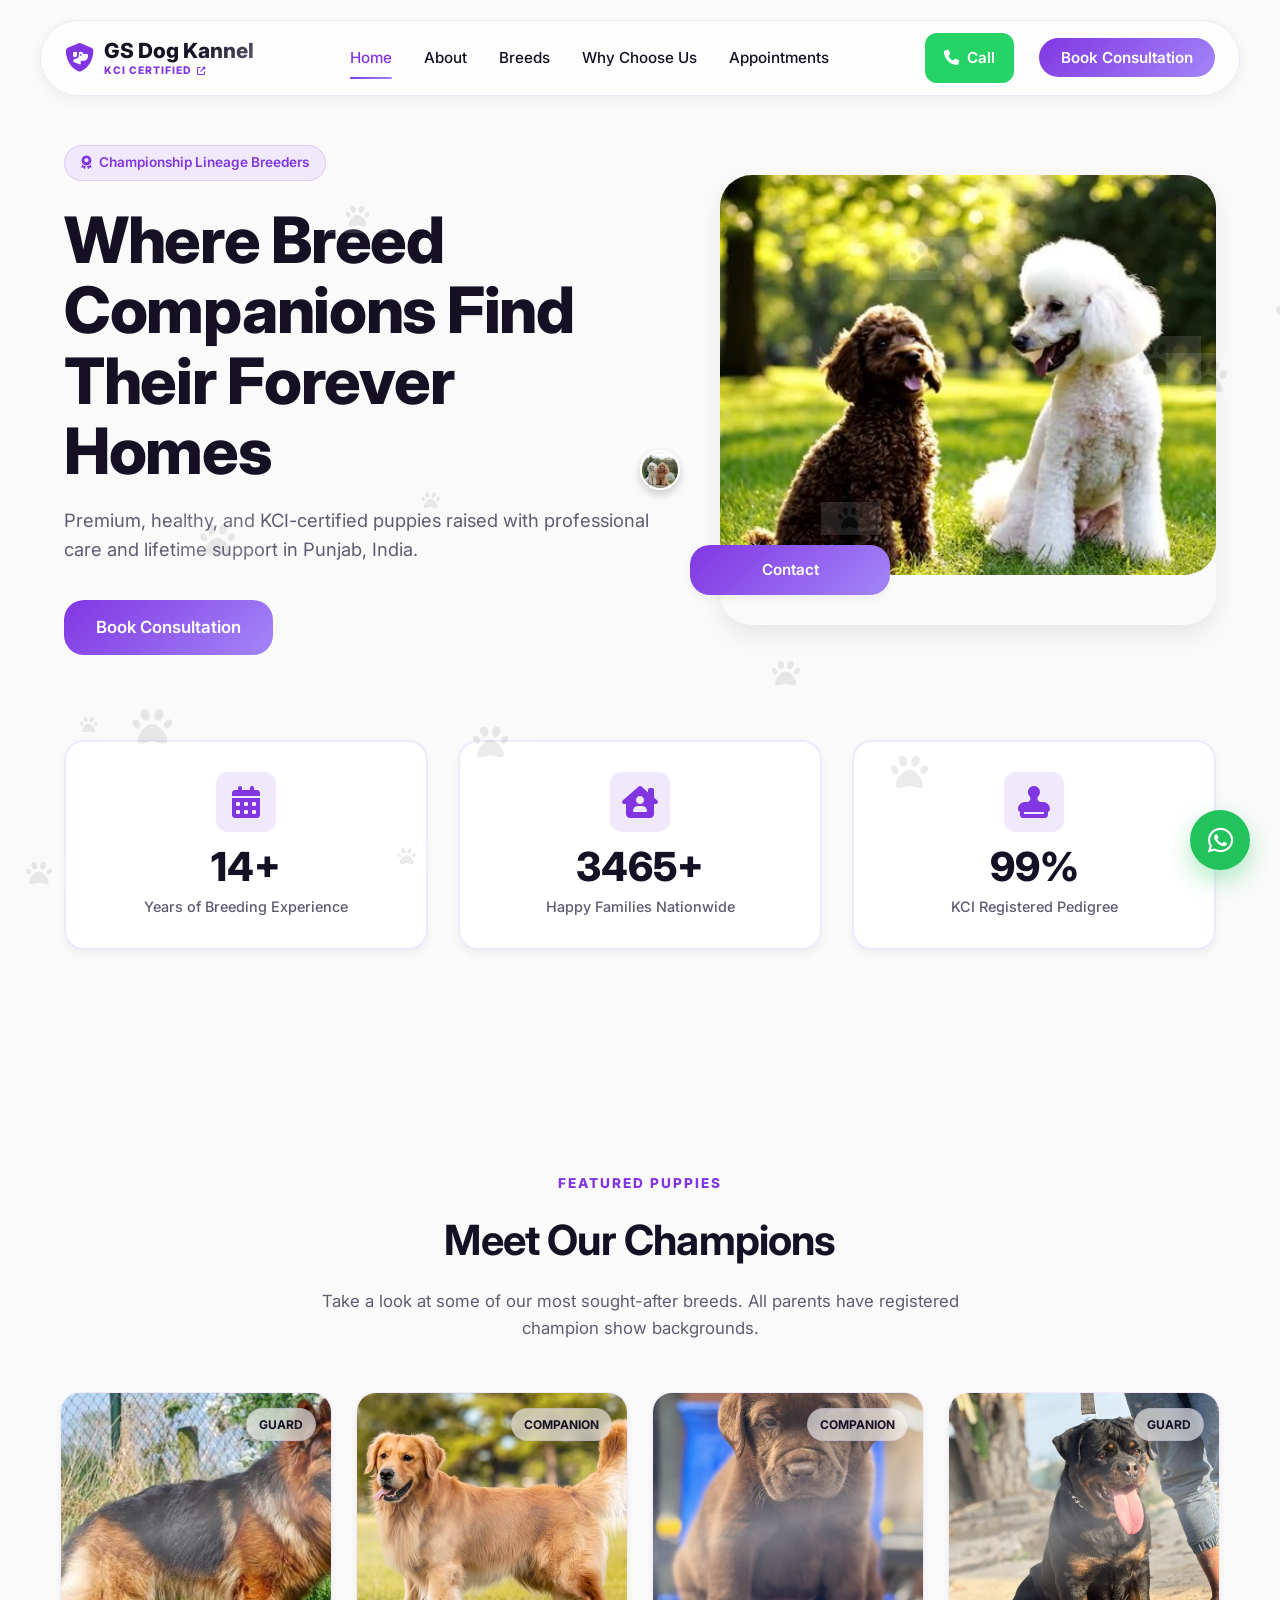
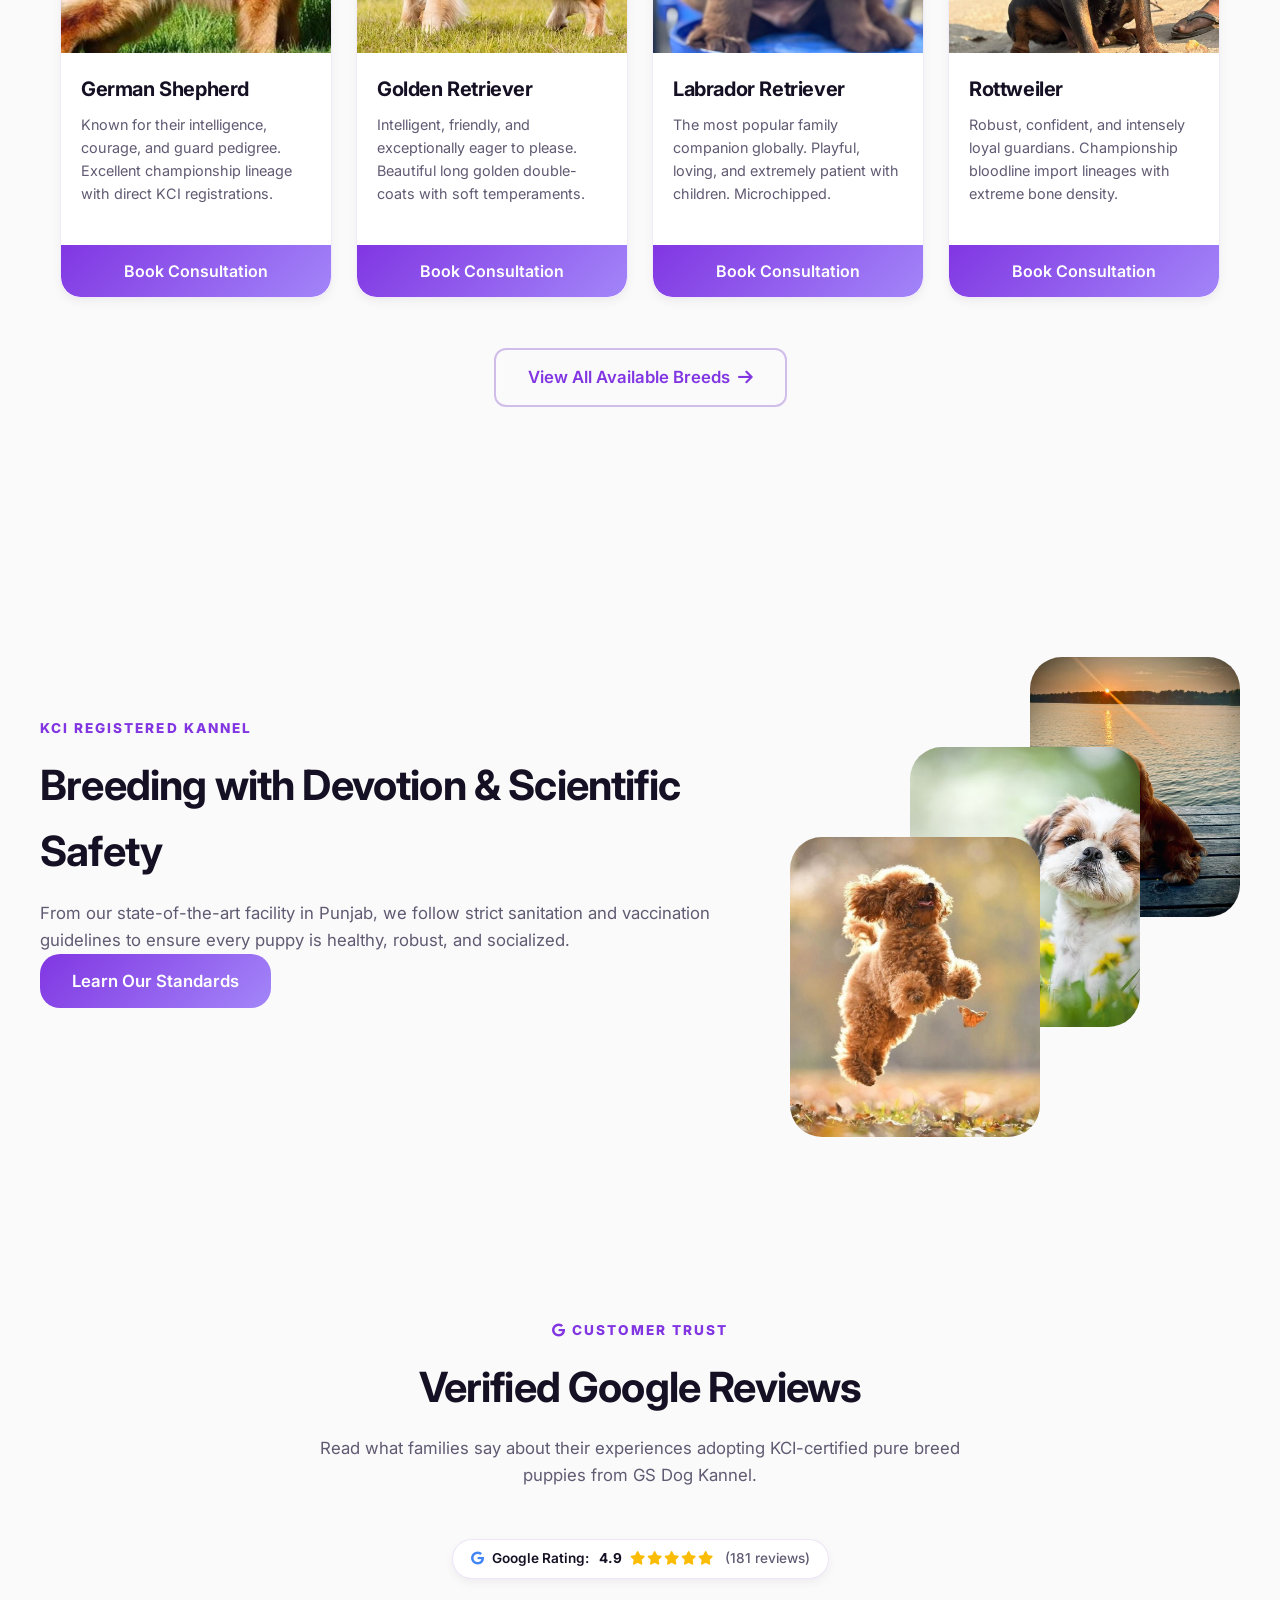
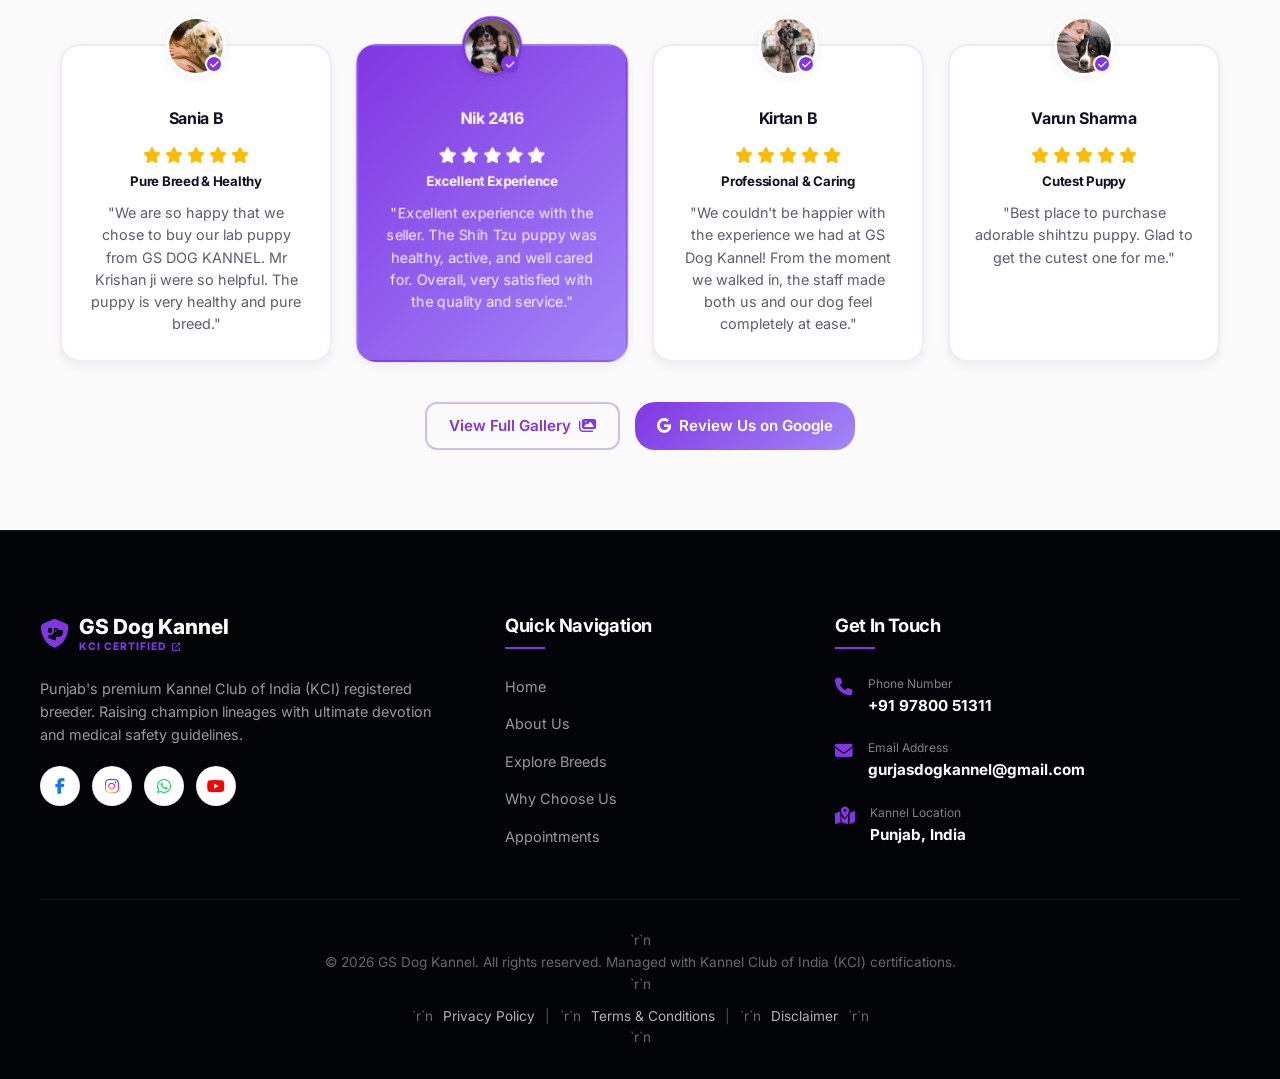
==== commit 9b00f51e: "Update index.html google tag mannager" ====
--- a/index.html
+++ b/index.html
@@ -1,6 +1,15 @@
 <!DOCTYPE html>
 <html lang="en">
 <head>
+    
+<!-- Google Tag Manager -->
+<script>(function(w,d,s,l,i){w[l]=w[l]||[];w[l].push({'gtm.start':
+new Date().getTime(),event:'gtm.js'});var f=d.getElementsByTagName(s)[0],
+j=d.createElement(s),dl=l!='dataLayer'?'&l='+l:'';j.async=true;j.src=
+'https://www.googletagmanager.com/gtm.js?id='+i+dl;f.parentNode.insertBefore(j,f);
+})(window,document,'script','dataLayer','GTM-NWN3F285');</script>
+<!-- End Google Tag Manager -->
+    
     <meta charset="UTF-8">
     <meta name="viewport" content="width=device-width, initial-scale=1.0">
     <title>GS Dog Kannel | Elite KCI-Registered Breeder</title>
@@ -35,6 +44,11 @@
 </script>
 </head>
 <body>
+
+<!-- Google Tag Manager (noscript) -->
+<noscript><iframe src="https://www.googletagmanager.com/ns.html?id=GTM-NWN3F285"
+height="0" width="0" style="display:none;visibility:hidden"></iframe></noscript>
+<!-- End Google Tag Manager (noscript) -->
 
     <!-- Header Navigation -->
     <header class="main-header" id="header">
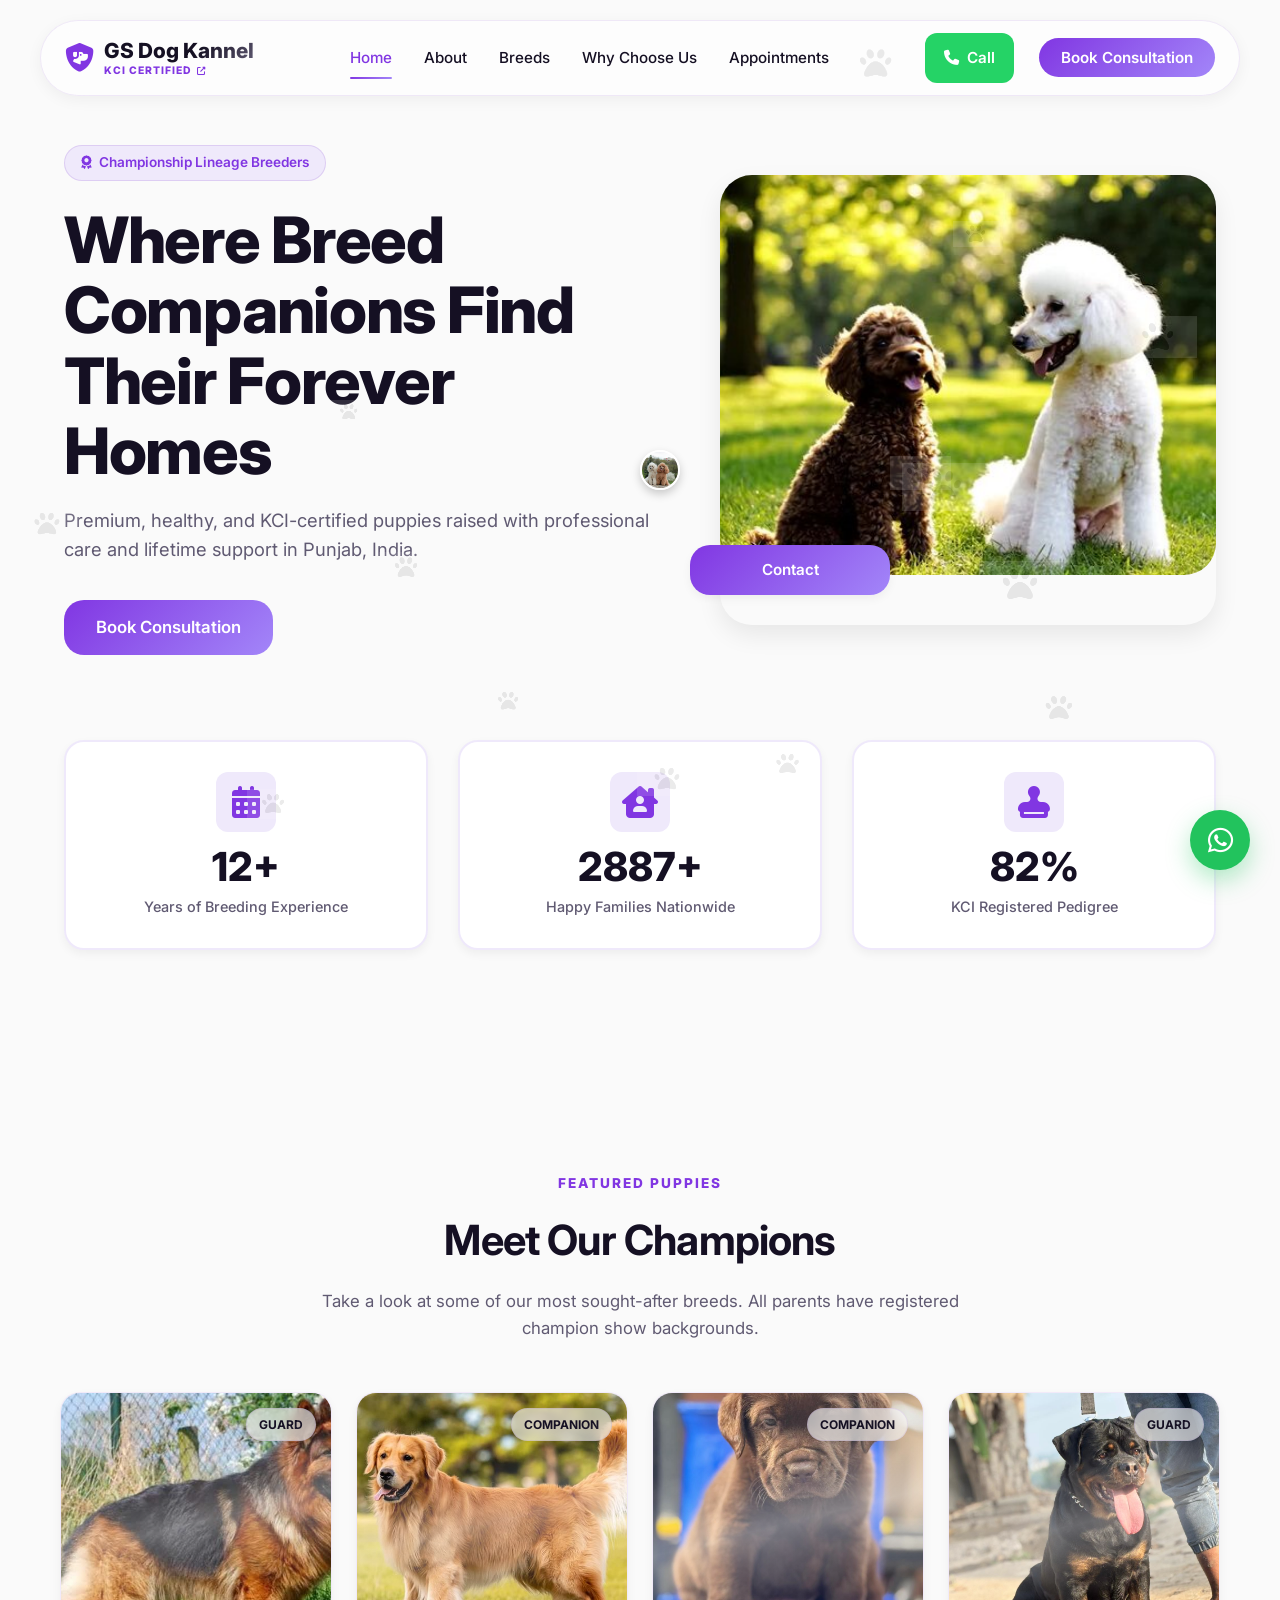
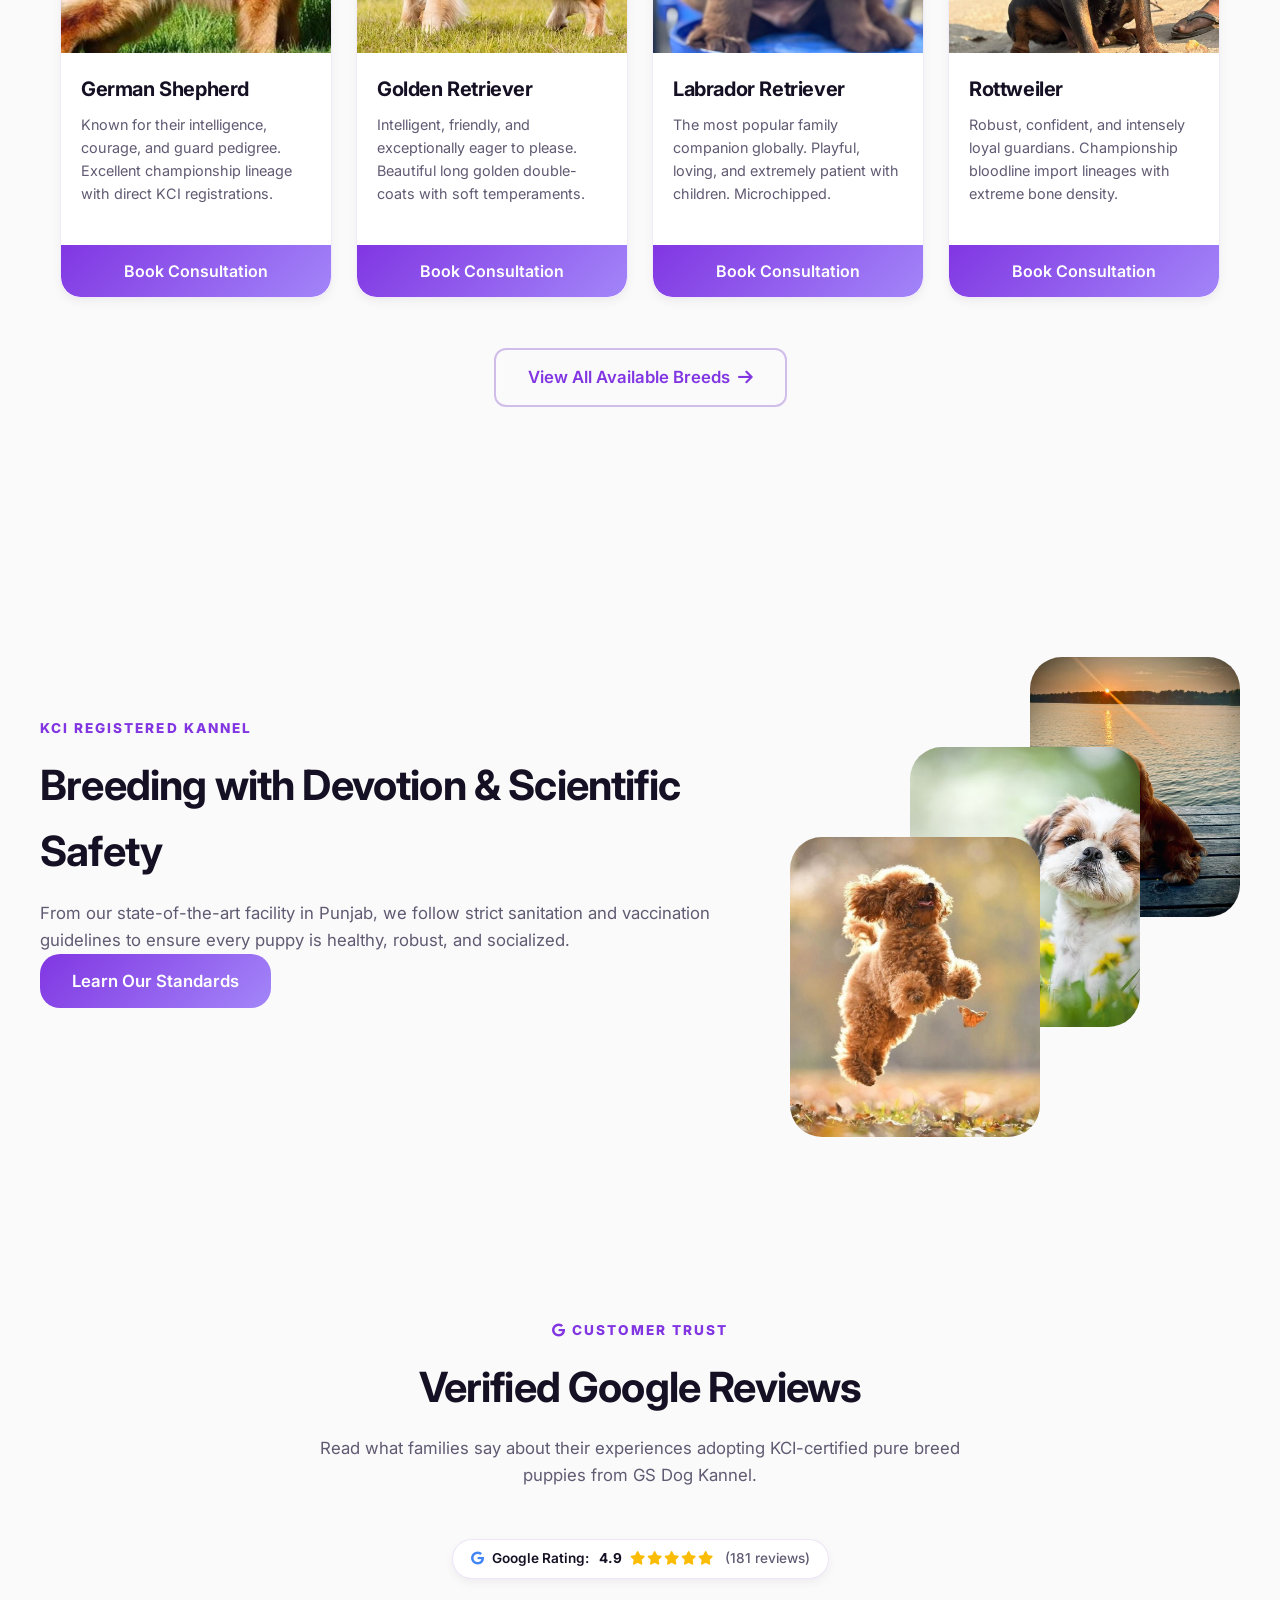
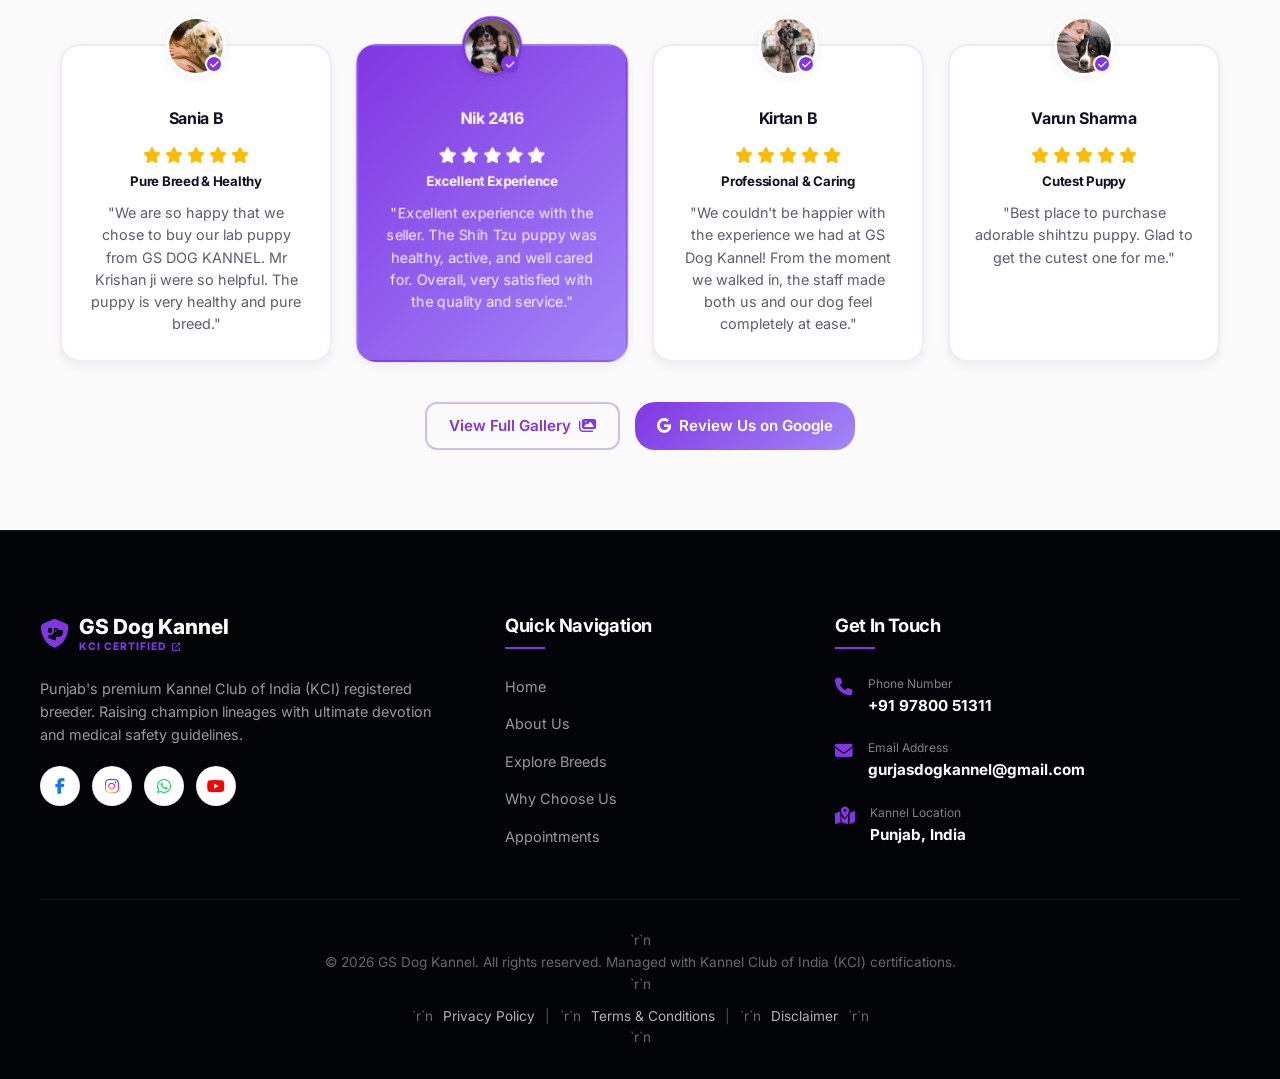
==== commit dc490d88: "Update index.html remove tag" ====
--- a/index.html
+++ b/index.html
@@ -1,15 +1,6 @@
 <!DOCTYPE html>
 <html lang="en">
 <head>
-    
-<!-- Google Tag Manager -->
-<script>(function(w,d,s,l,i){w[l]=w[l]||[];w[l].push({'gtm.start':
-new Date().getTime(),event:'gtm.js'});var f=d.getElementsByTagName(s)[0],
-j=d.createElement(s),dl=l!='dataLayer'?'&l='+l:'';j.async=true;j.src=
-'https://www.googletagmanager.com/gtm.js?id='+i+dl;f.parentNode.insertBefore(j,f);
-})(window,document,'script','dataLayer','GTM-NWN3F285');</script>
-<!-- End Google Tag Manager -->
-    
     <meta charset="UTF-8">
     <meta name="viewport" content="width=device-width, initial-scale=1.0">
     <title>GS Dog Kannel | Elite KCI-Registered Breeder</title>
@@ -44,11 +35,6 @@
 </script>
 </head>
 <body>
-
-<!-- Google Tag Manager (noscript) -->
-<noscript><iframe src="https://www.googletagmanager.com/ns.html?id=GTM-NWN3F285"
-height="0" width="0" style="display:none;visibility:hidden"></iframe></noscript>
-<!-- End Google Tag Manager (noscript) -->
 
     <!-- Header Navigation -->
     <header class="main-header" id="header">
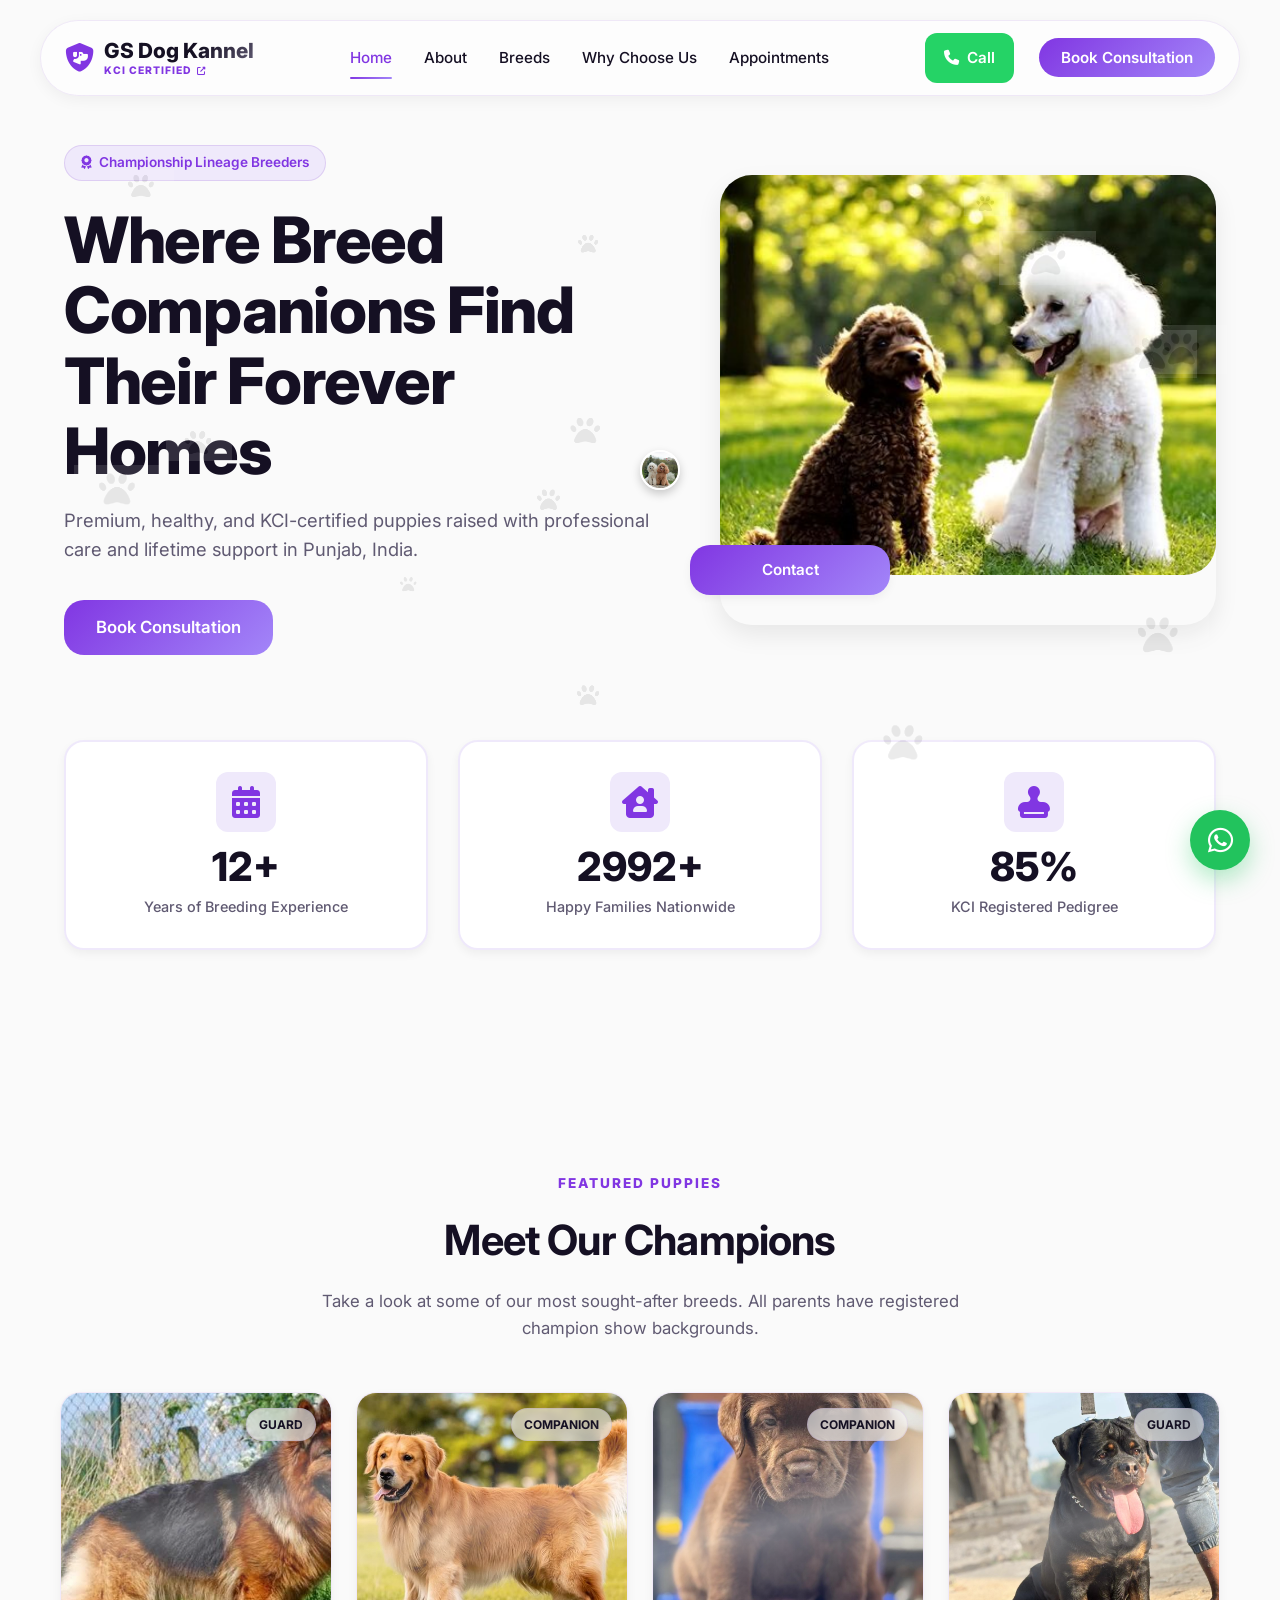
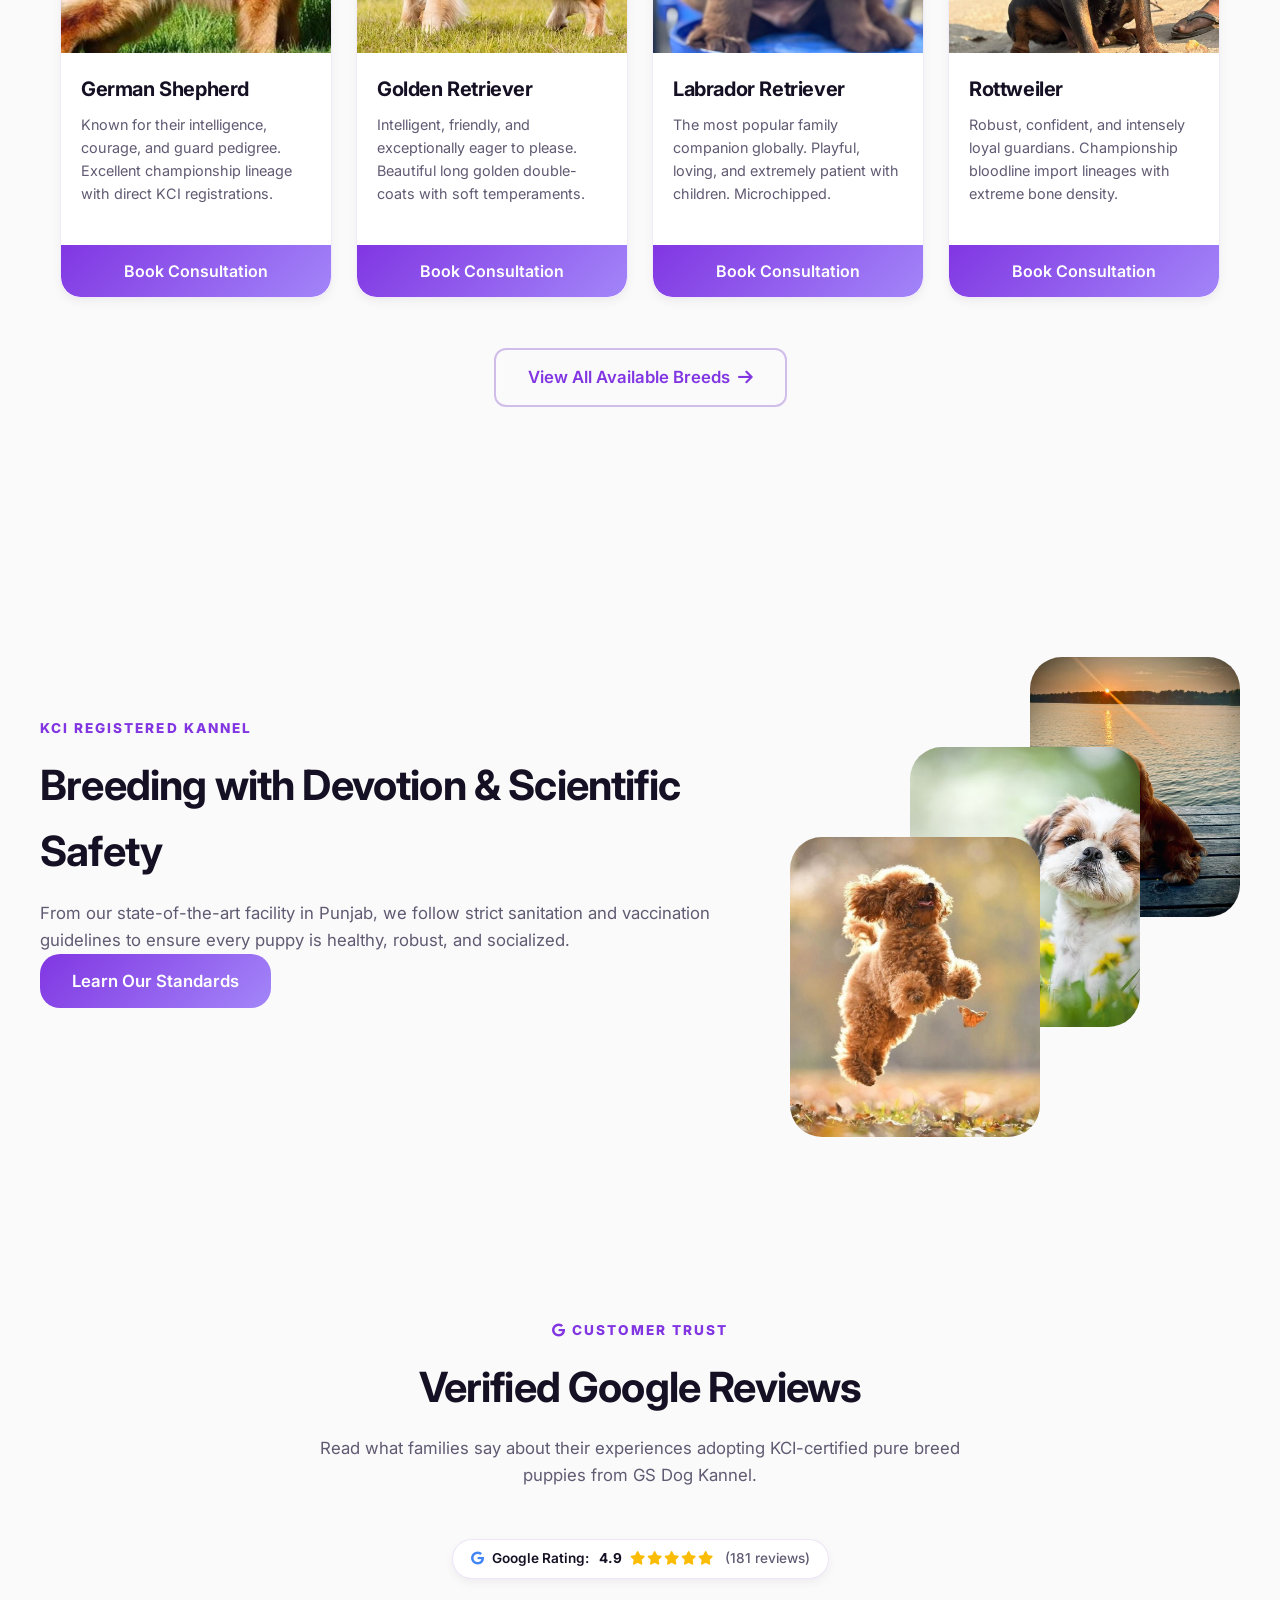
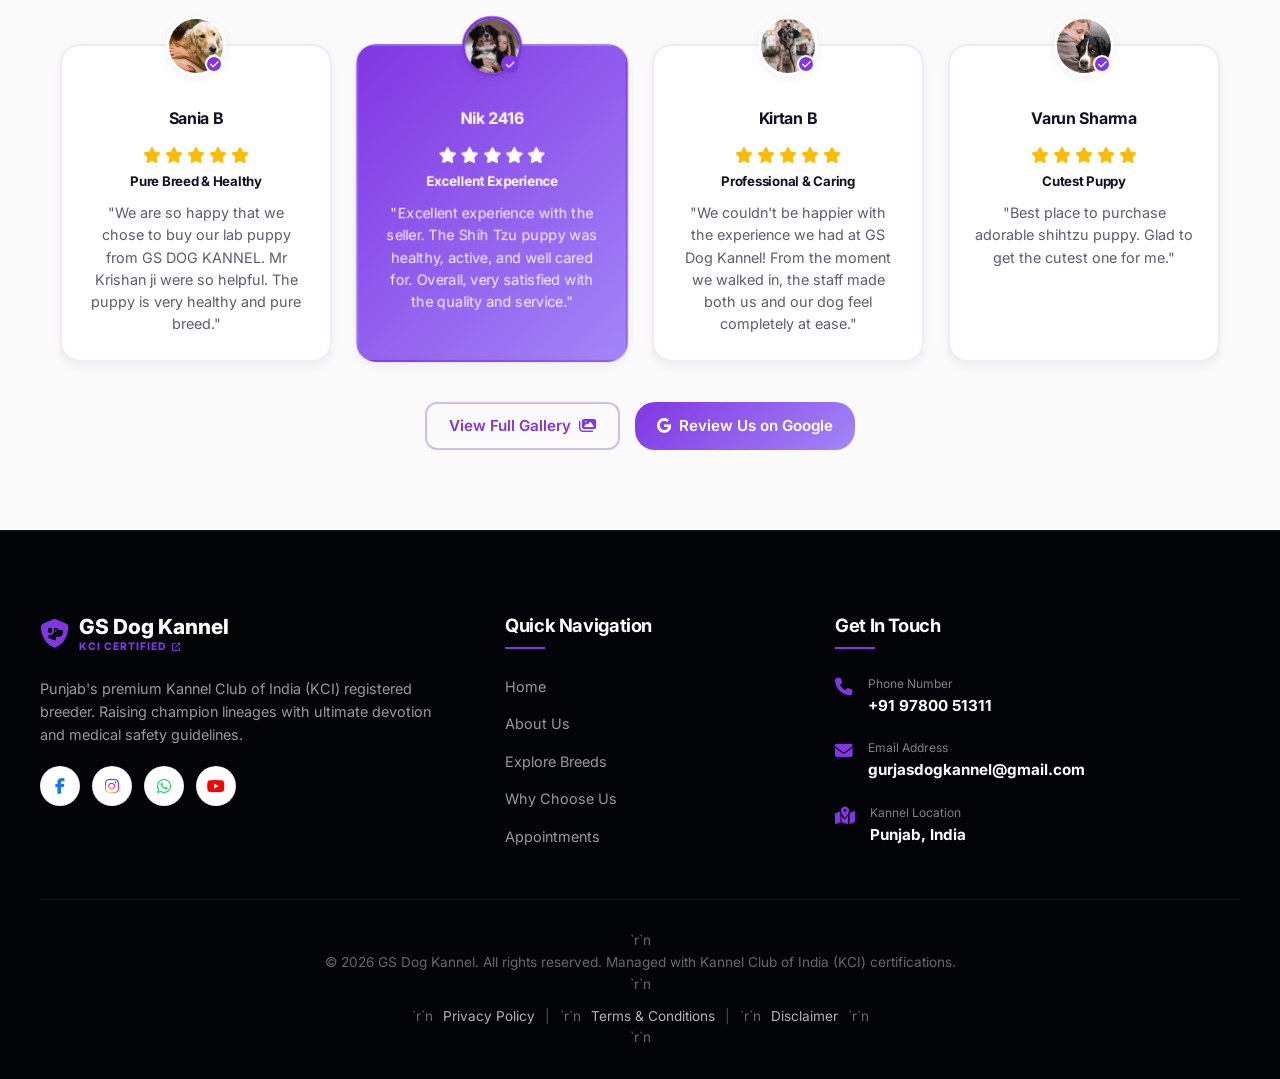
==== commit 95d59a73: "Update index.html" ====
--- a/index.html
+++ b/index.html
@@ -1,6 +1,14 @@
 <!DOCTYPE html>
 <html lang="en">
 <head>
+    <!-- Google Tag Manager -->
+<script>(function(w,d,s,l,i){w[l]=w[l]||[];w[l].push({'gtm.start':
+new Date().getTime(),event:'gtm.js'});var f=d.getElementsByTagName(s)[0],
+j=d.createElement(s),dl=l!='dataLayer'?'&l='+l:'';j.async=true;j.src=
+'https://www.googletagmanager.com/gtm.js?id='+i+dl;f.parentNode.insertBefore(j,f);
+})(window,document,'script','dataLayer','GTM-PGTT9ZQC');</script>
+<!-- End Google Tag Manager -->
+    
     <meta charset="UTF-8">
     <meta name="viewport" content="width=device-width, initial-scale=1.0">
     <title>GS Dog Kannel | Elite KCI-Registered Breeder</title>
@@ -35,6 +43,10 @@
 </script>
 </head>
 <body>
+    <!-- Google Tag Manager (noscript) -->
+<noscript><iframe src="https://www.googletagmanager.com/ns.html?id=GTM-PGTT9ZQC"
+height="0" width="0" style="display:none;visibility:hidden"></iframe></noscript>
+<!-- End Google Tag Manager (noscript) -->
 
     <!-- Header Navigation -->
     <header class="main-header" id="header">
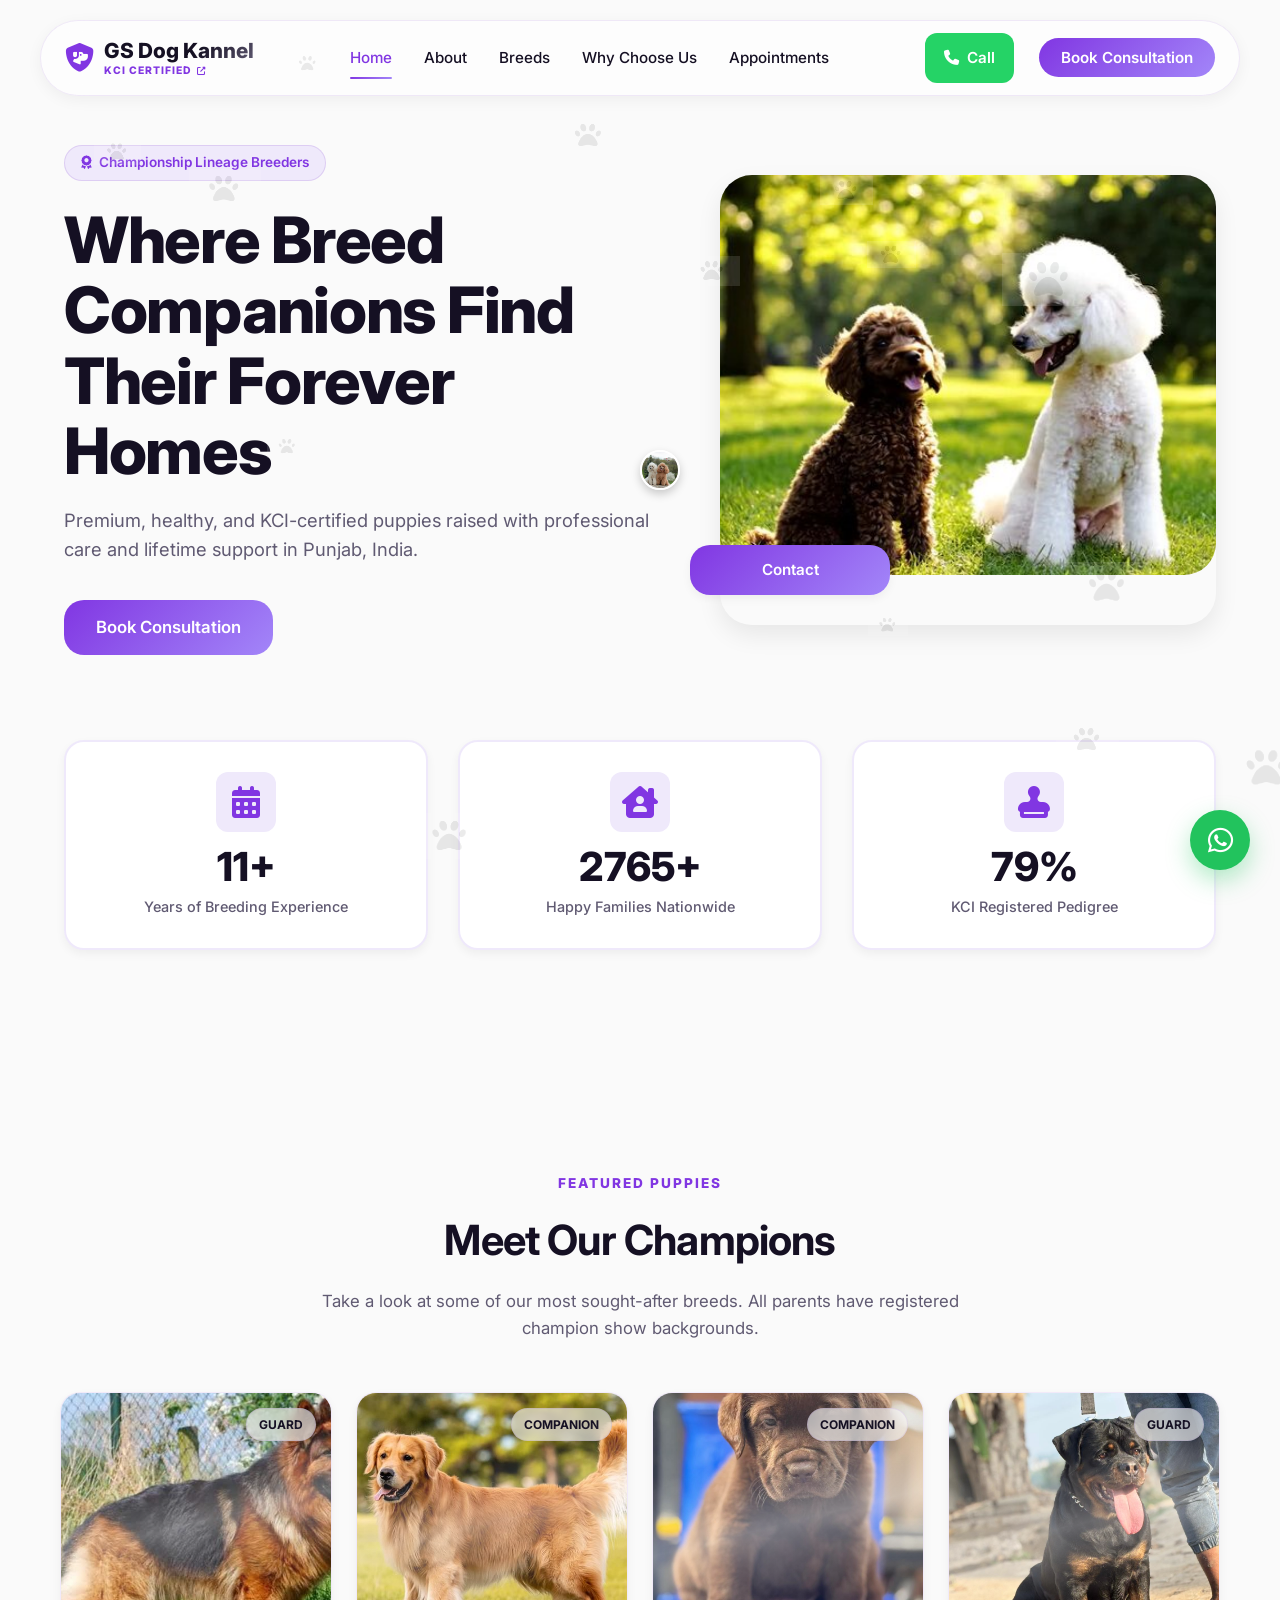
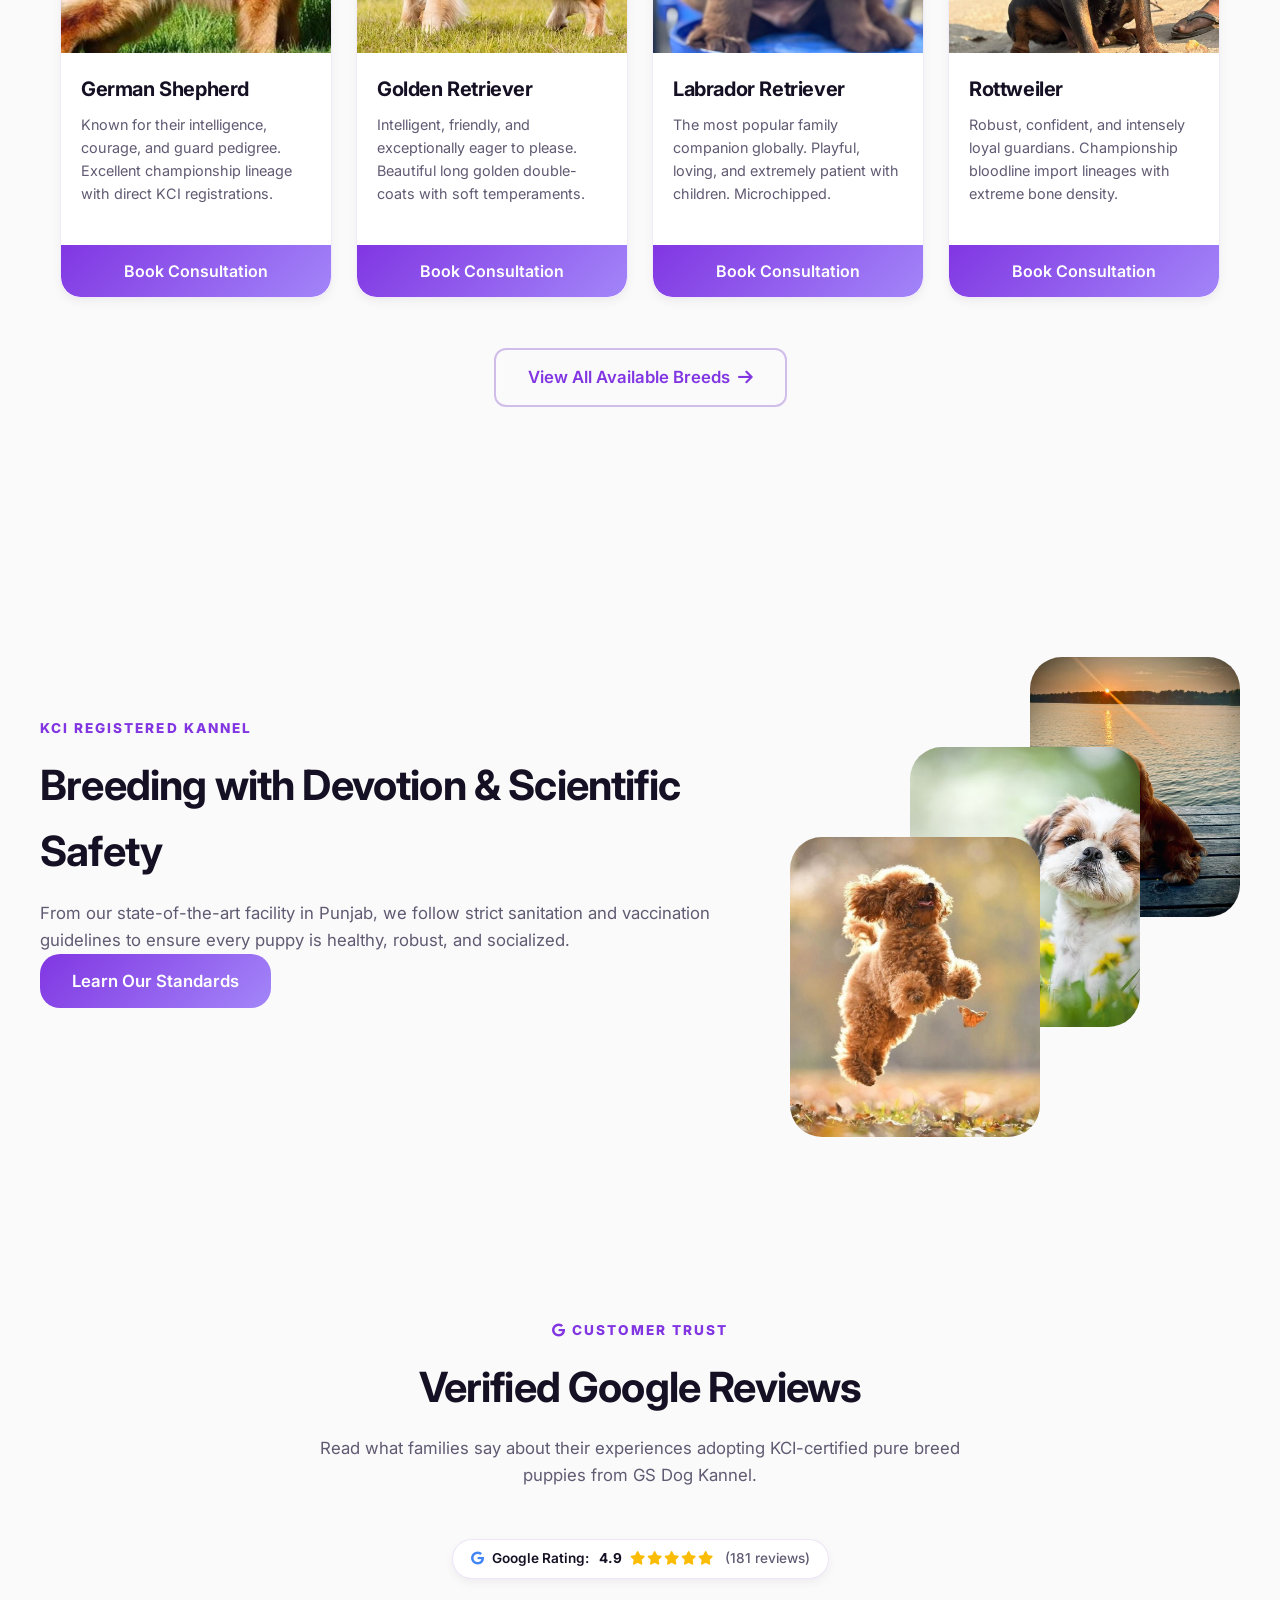
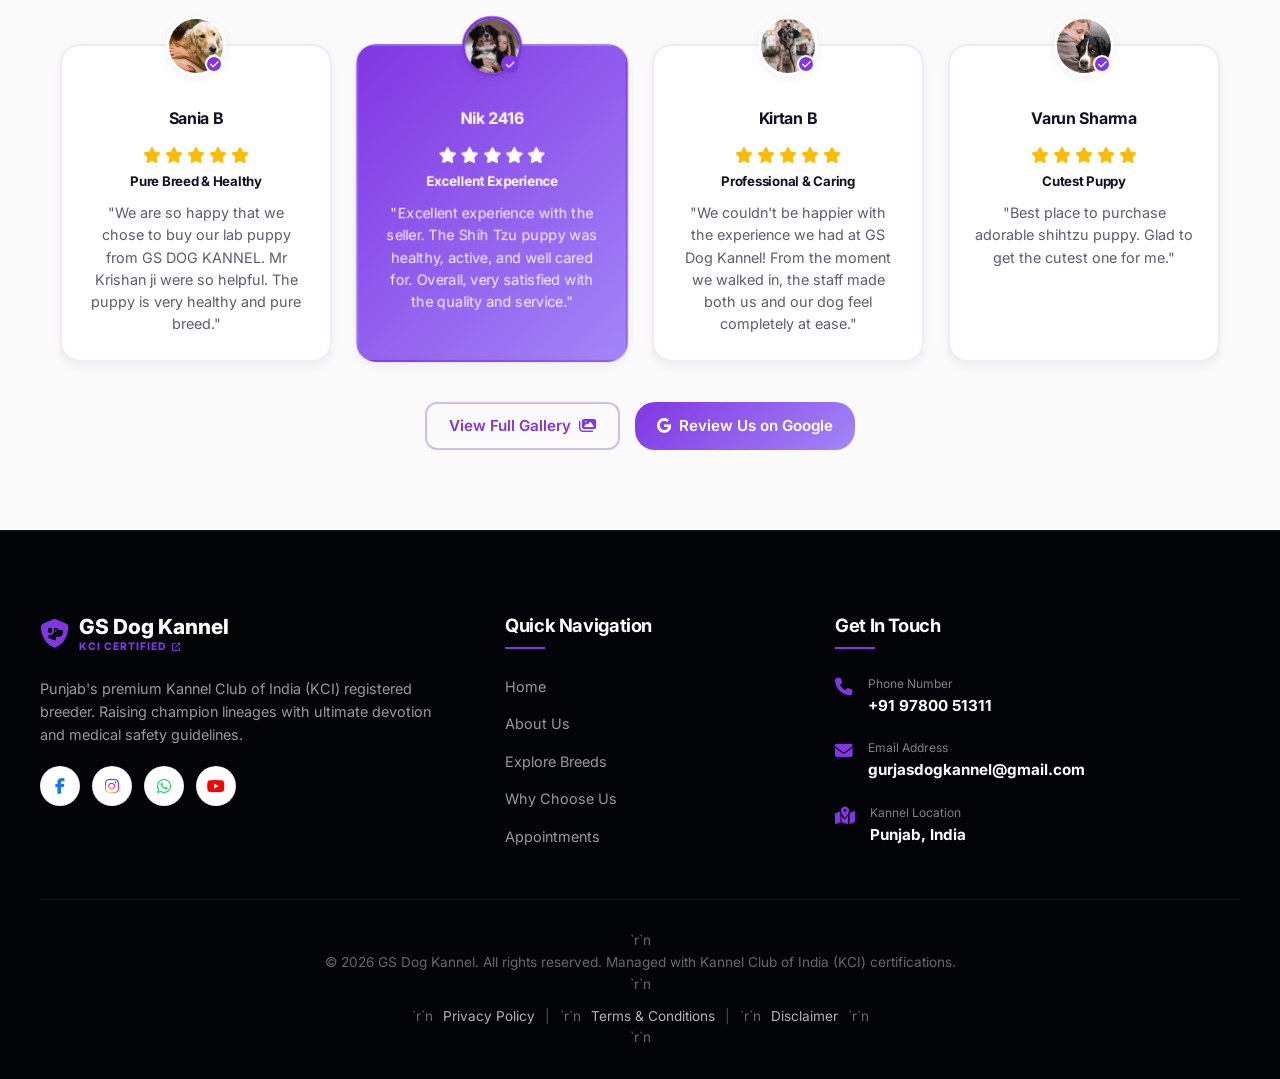
==== commit da635be0: "Update index.html" ====
--- a/index.html
+++ b/index.html
@@ -8,6 +8,15 @@
 'https://www.googletagmanager.com/gtm.js?id='+i+dl;f.parentNode.insertBefore(j,f);
 })(window,document,'script','dataLayer','GTM-PGTT9ZQC');</script>
 <!-- End Google Tag Manager -->
+
+    <!-- Microsoft Clarity -->
+    <script type="text/javascript">
+    (function(c,l,a,r,i,t,y){
+        c[a]=c[a]||function(){(c[a].q=c[a].q||[]).push(arguments)};
+        t=l.createElement(r);t.async=1;t.src="https://www.clarity.ms/tag/"+i;
+        y=l.getElementsByTagName(r)[0];y.parentNode.insertBefore(t,y);
+    })(window, document, "clarity", "script", "xqz2134xxq");
+</script>
     
     <meta charset="UTF-8">
     <meta name="viewport" content="width=device-width, initial-scale=1.0">
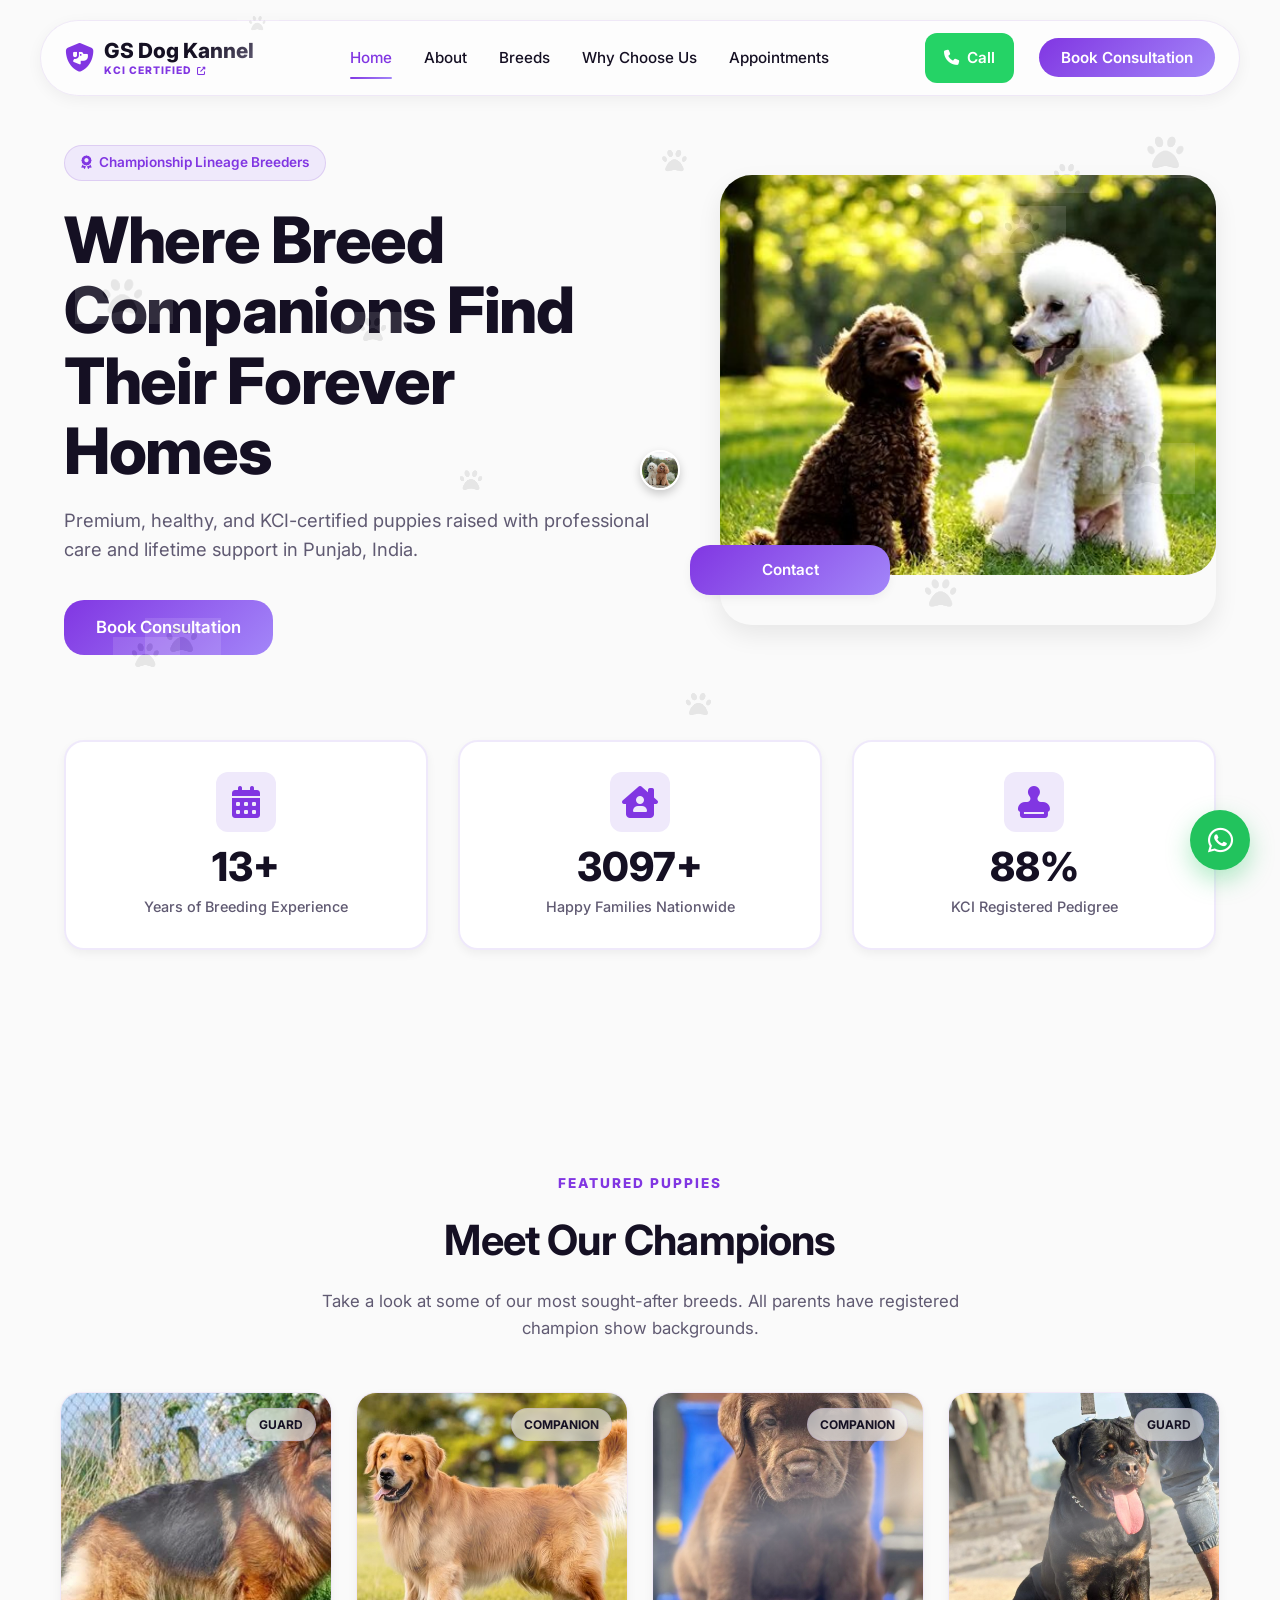
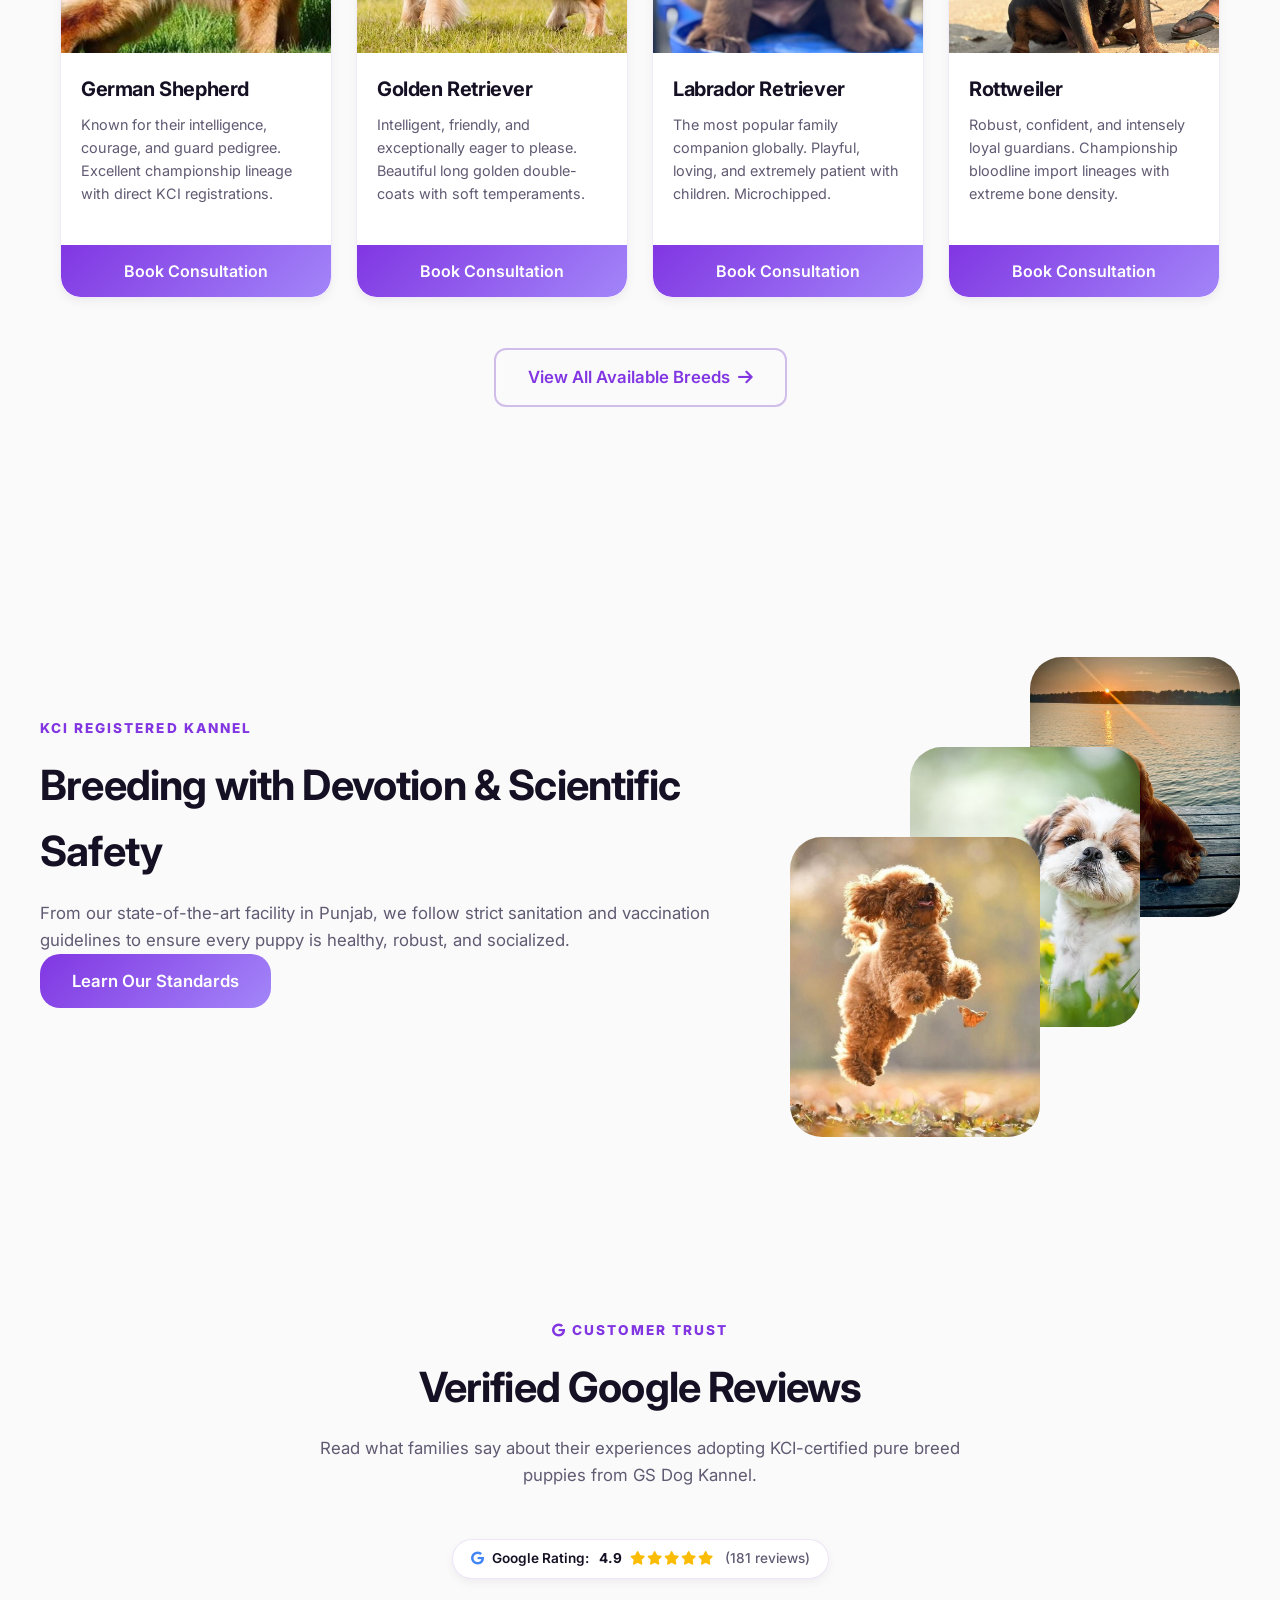
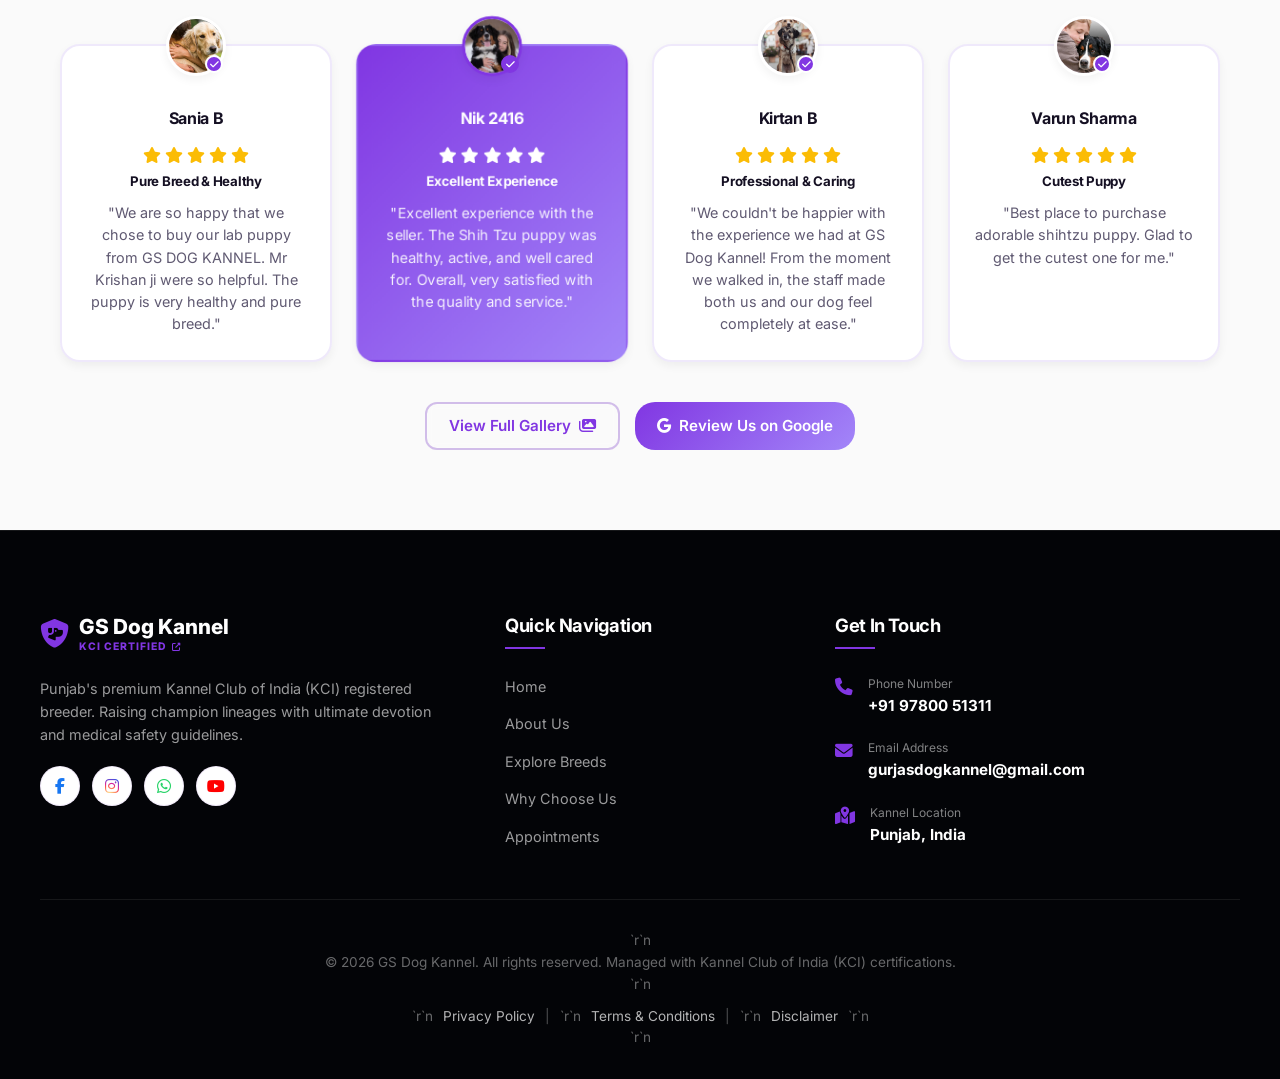
==== commit 8a4bd48b: "Update index.html" ====
--- a/index.html
+++ b/index.html
@@ -1,6 +1,11 @@
 <!DOCTYPE html>
 <html lang="en">
 <head>
+<!-- Favicon -->
+<link rel="icon" type="image/png" href="/favicon.png">
+<link rel="shortcut icon" href="/favicon.png">
+<link rel="apple-touch-icon" href="/favicon.png">
+    
     <!-- Google Tag Manager -->
 <script>(function(w,d,s,l,i){w[l]=w[l]||[];w[l].push({'gtm.start':
 new Date().getTime(),event:'gtm.js'});var f=d.getElementsByTagName(s)[0],
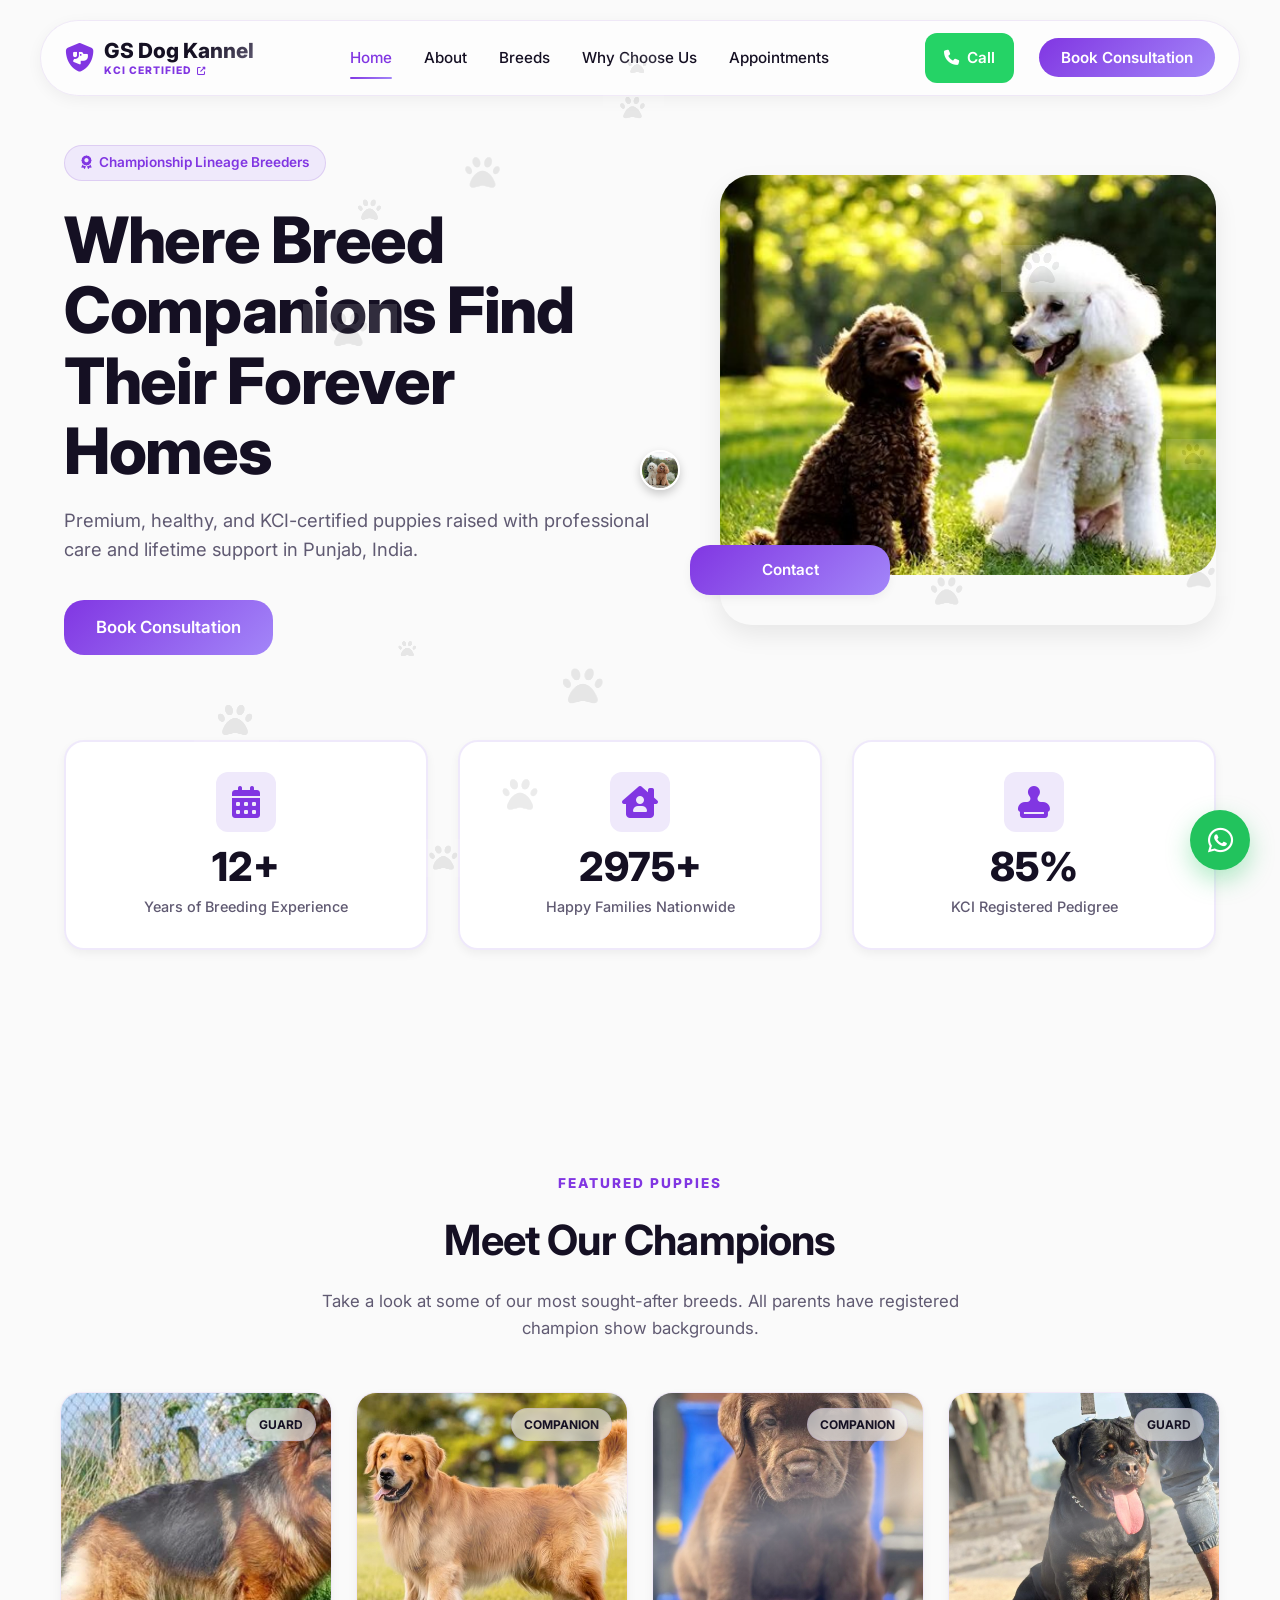
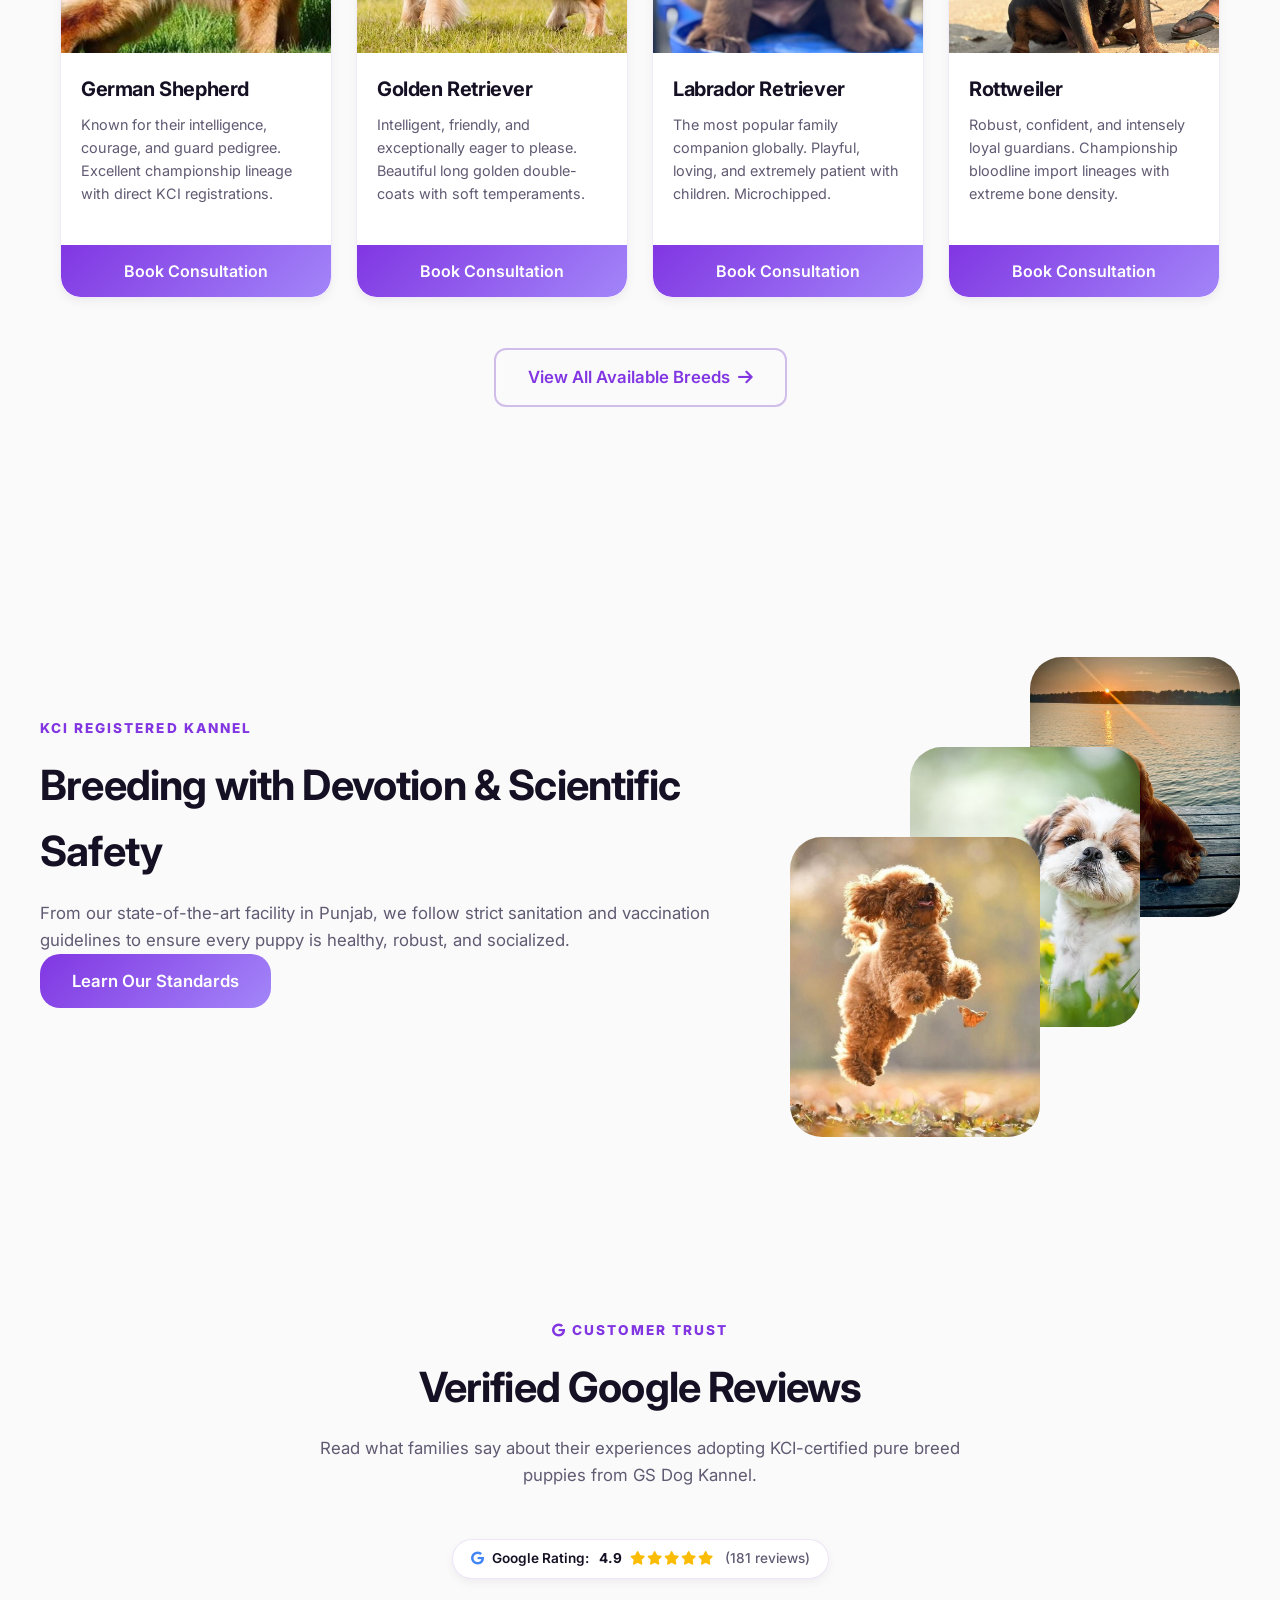
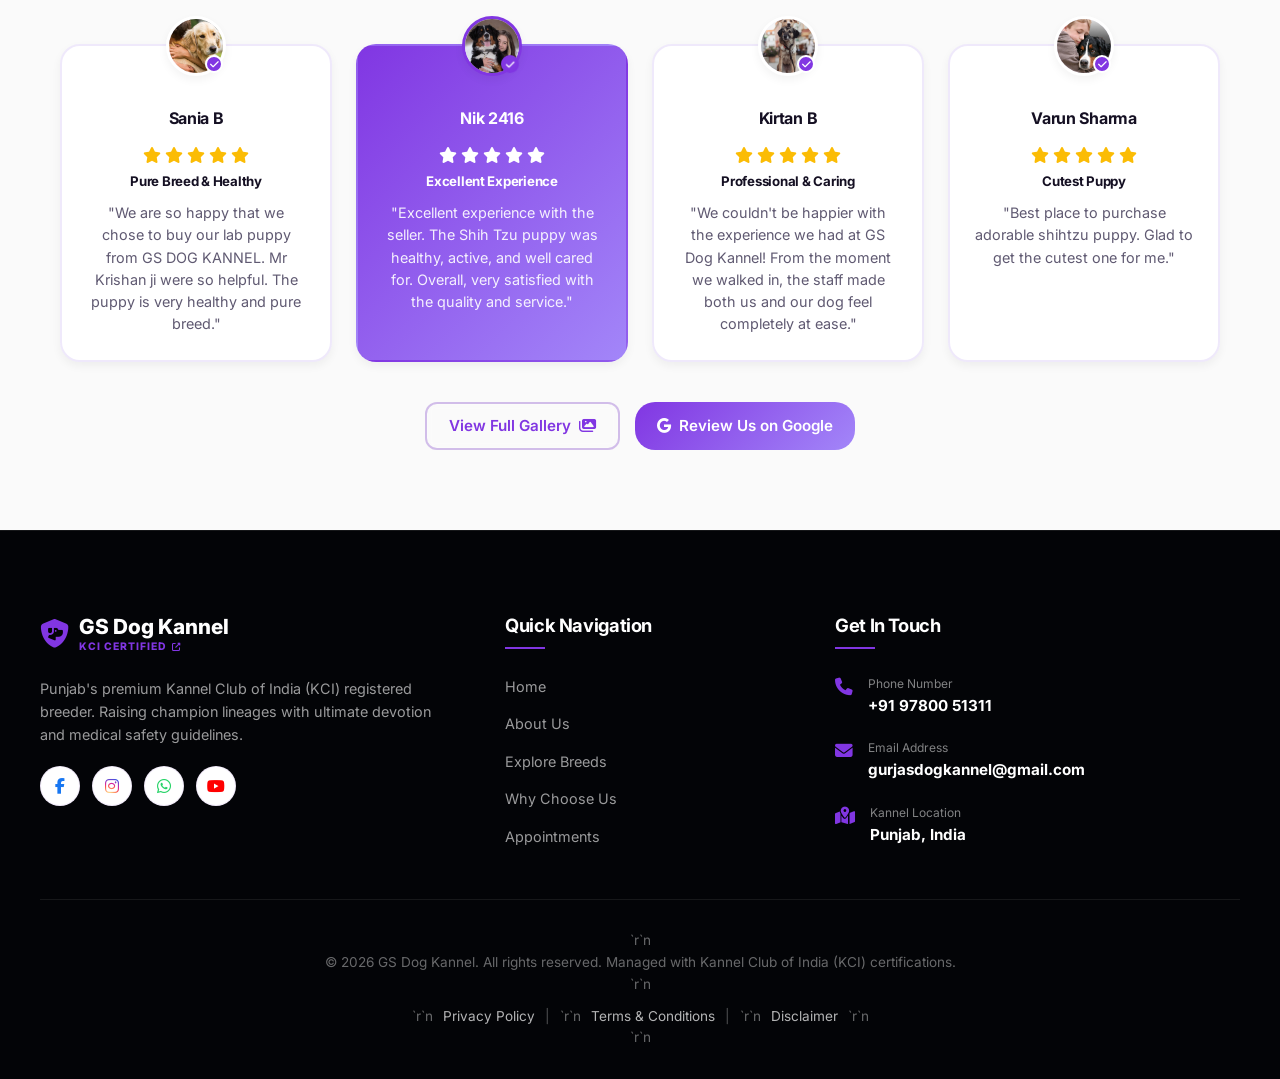
==== commit 302e095a: "Update index.html" ====
--- a/index.html
+++ b/index.html
@@ -1,10 +1,6 @@
 <!DOCTYPE html>
 <html lang="en">
 <head>
-<!-- Favicon -->
-<link rel="icon" type="image/png" href="/favicon.png">
-<link rel="shortcut icon" href="/favicon.png">
-<link rel="apple-touch-icon" href="/favicon.png">
     
     <!-- Google Tag Manager -->
 <script>(function(w,d,s,l,i){w[l]=w[l]||[];w[l].push({'gtm.start':
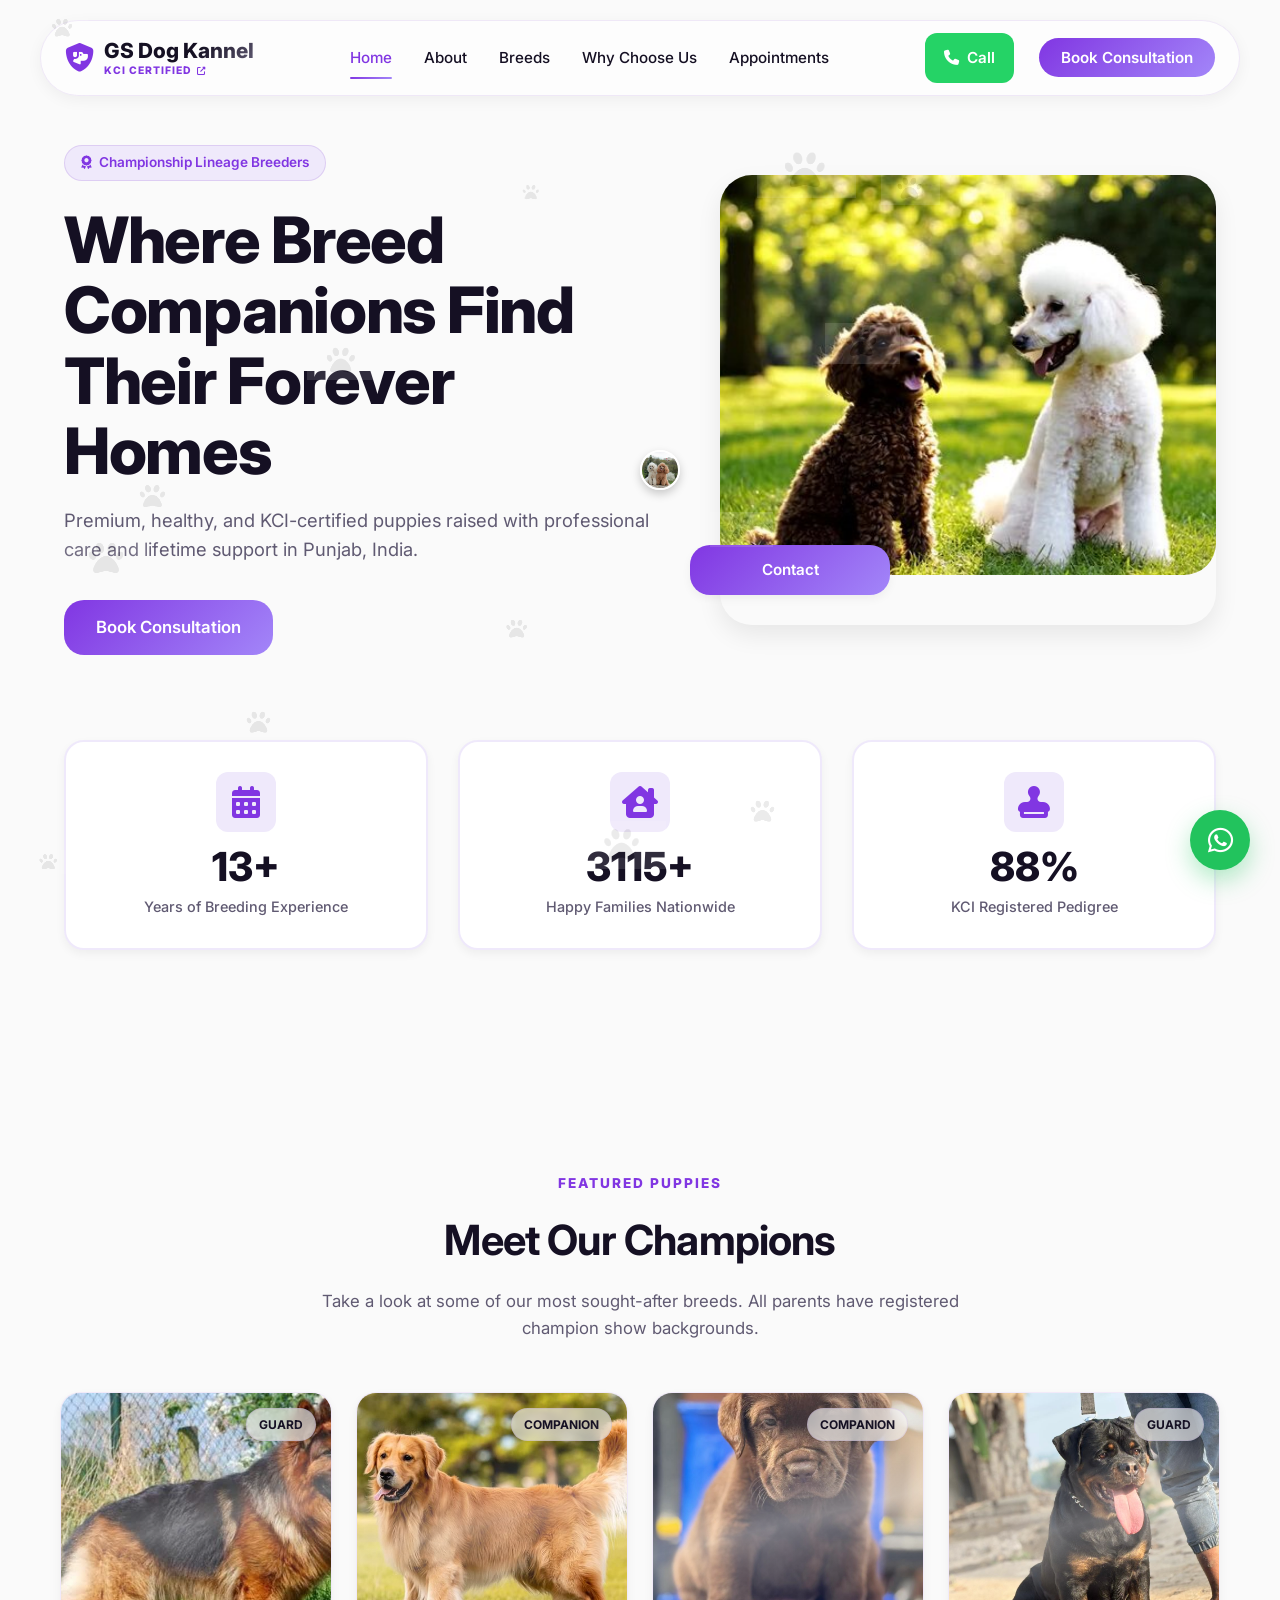
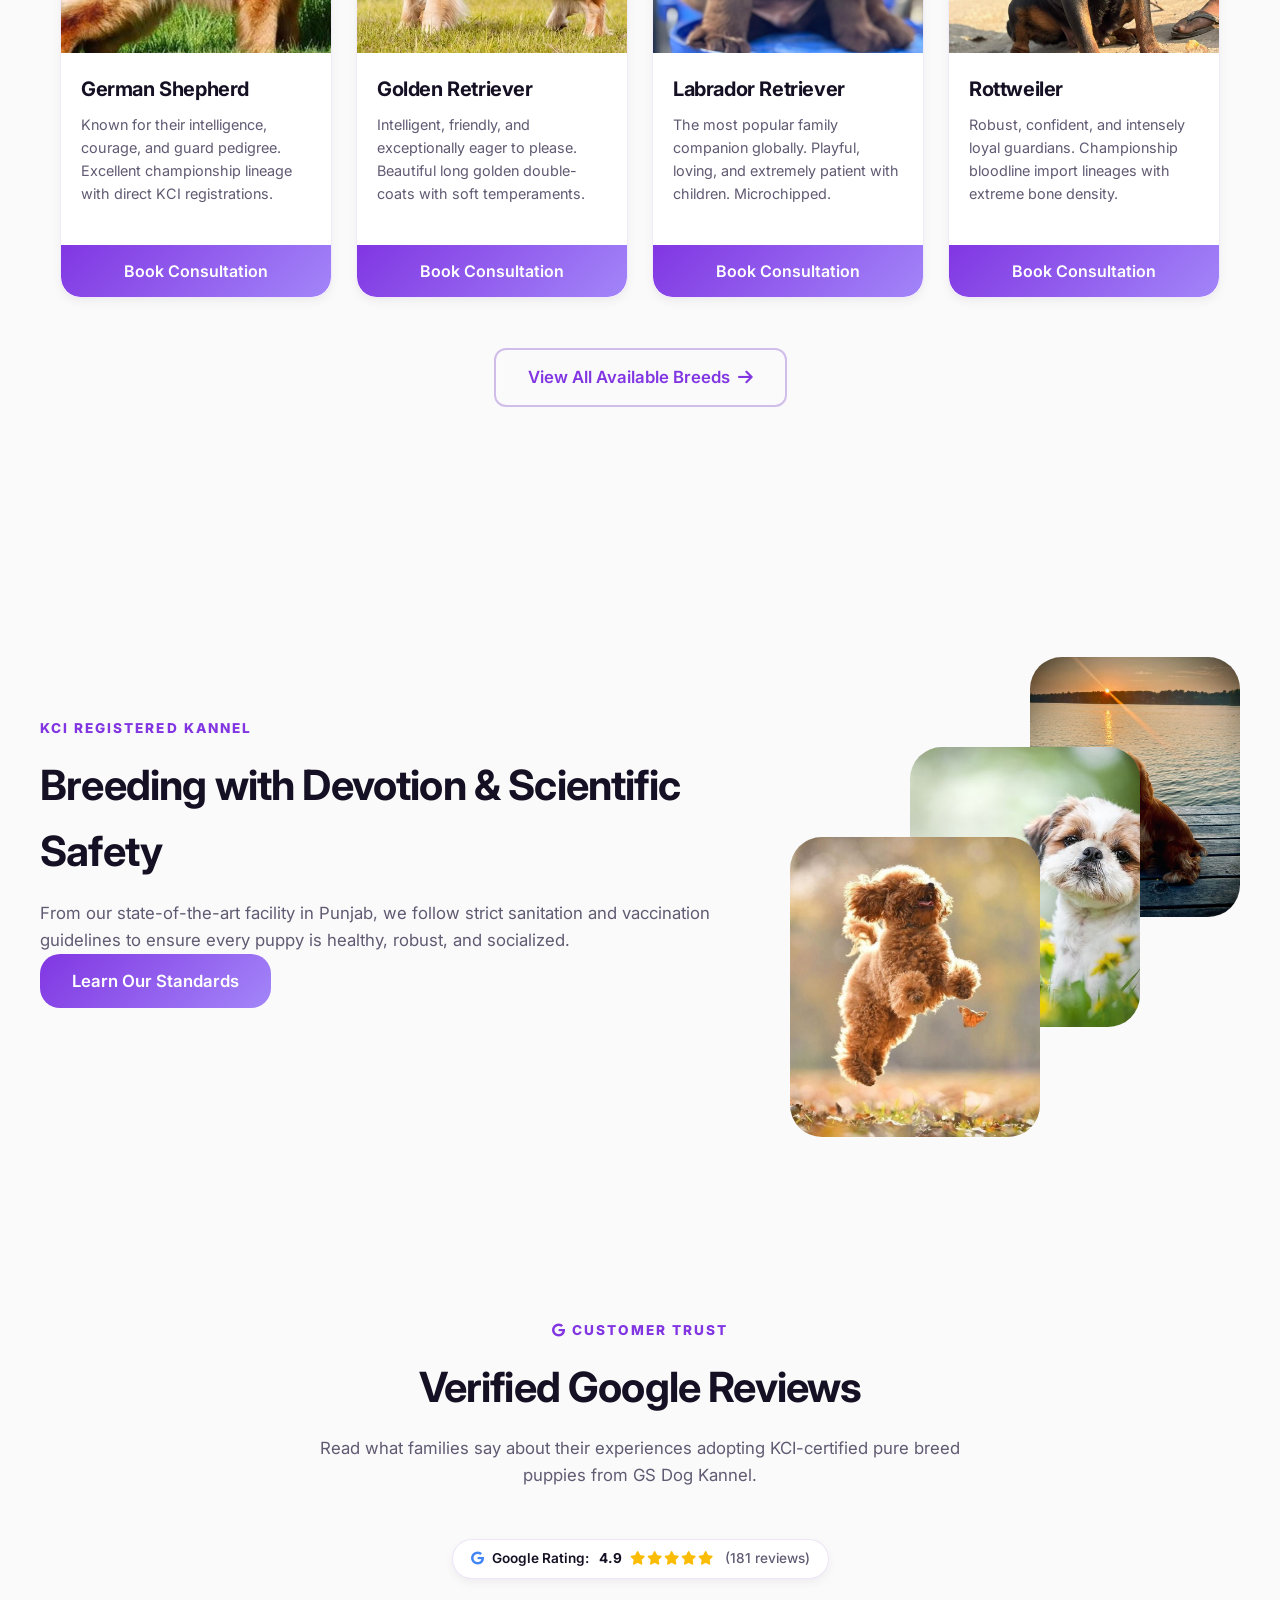
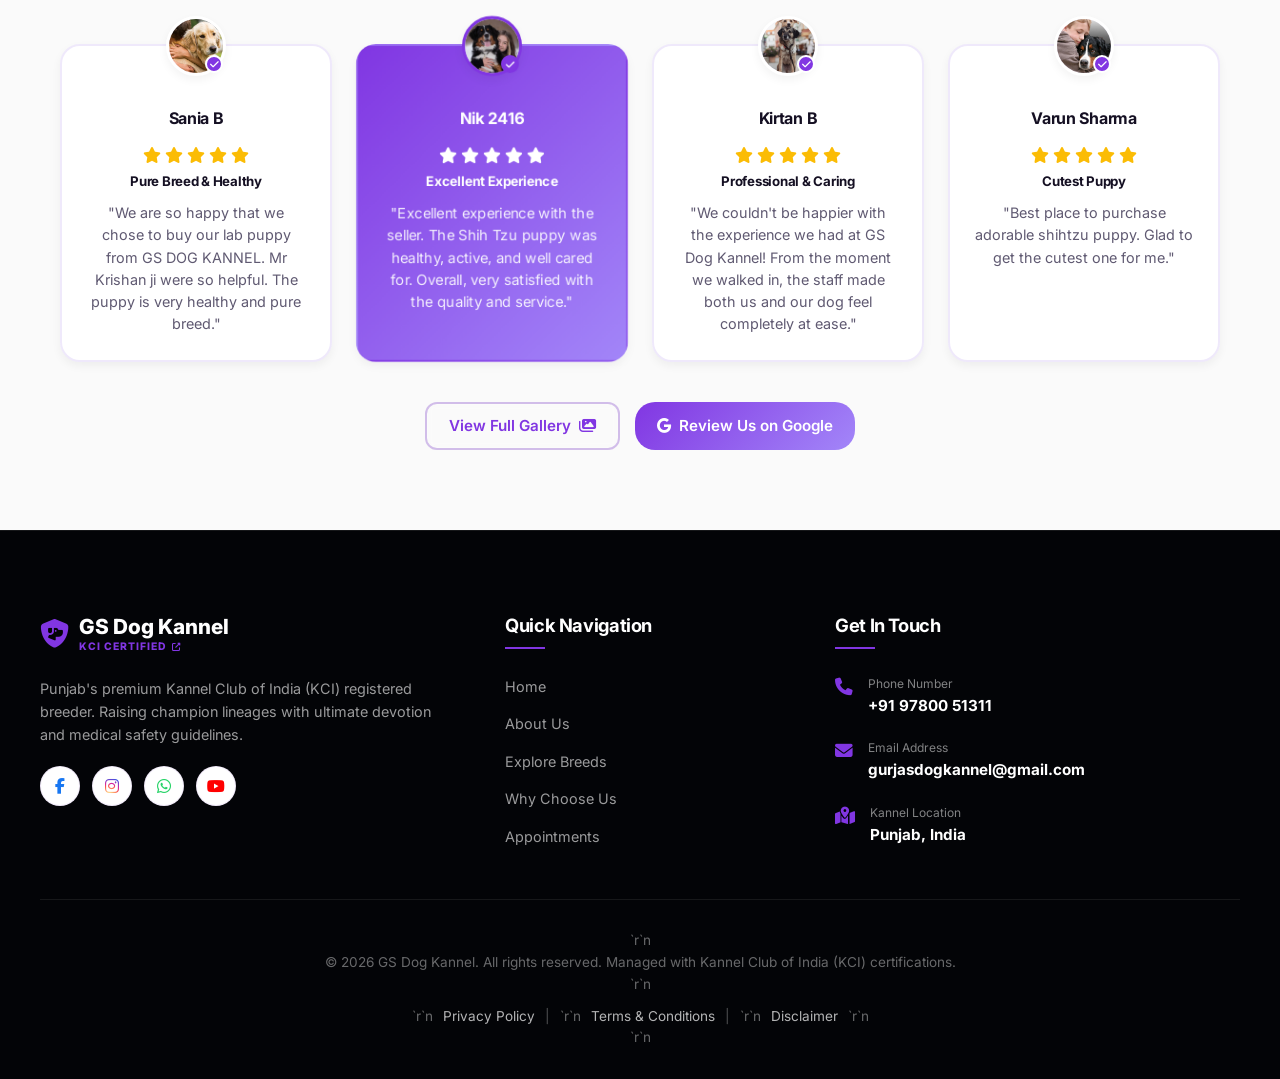
==== commit 4037a5aa: "Update index.html" ====
--- a/index.html
+++ b/index.html
@@ -22,6 +22,11 @@
     <meta charset="UTF-8">
     <meta name="viewport" content="width=device-width, initial-scale=1.0">
     <title>GS Dog Kannel | Elite KCI-Registered Breeder</title>
+
+    <!-- Favicon -->
+<link rel="icon" type="image/png" href="/favicon.png">
+<link rel="shortcut icon" href="/favicon.png">
+<link rel="apple-touch-icon" href="/favicon.png">
     
     <!-- Meta Descriptions for SEO -->
     <meta name="description" content="GS Dog Kannel is an elite KCI-registered breeder in Punjab, India. Explore our championship lineage German Shepherds, Rottweilers, Golden Retrievers, Labradors, and more.">
